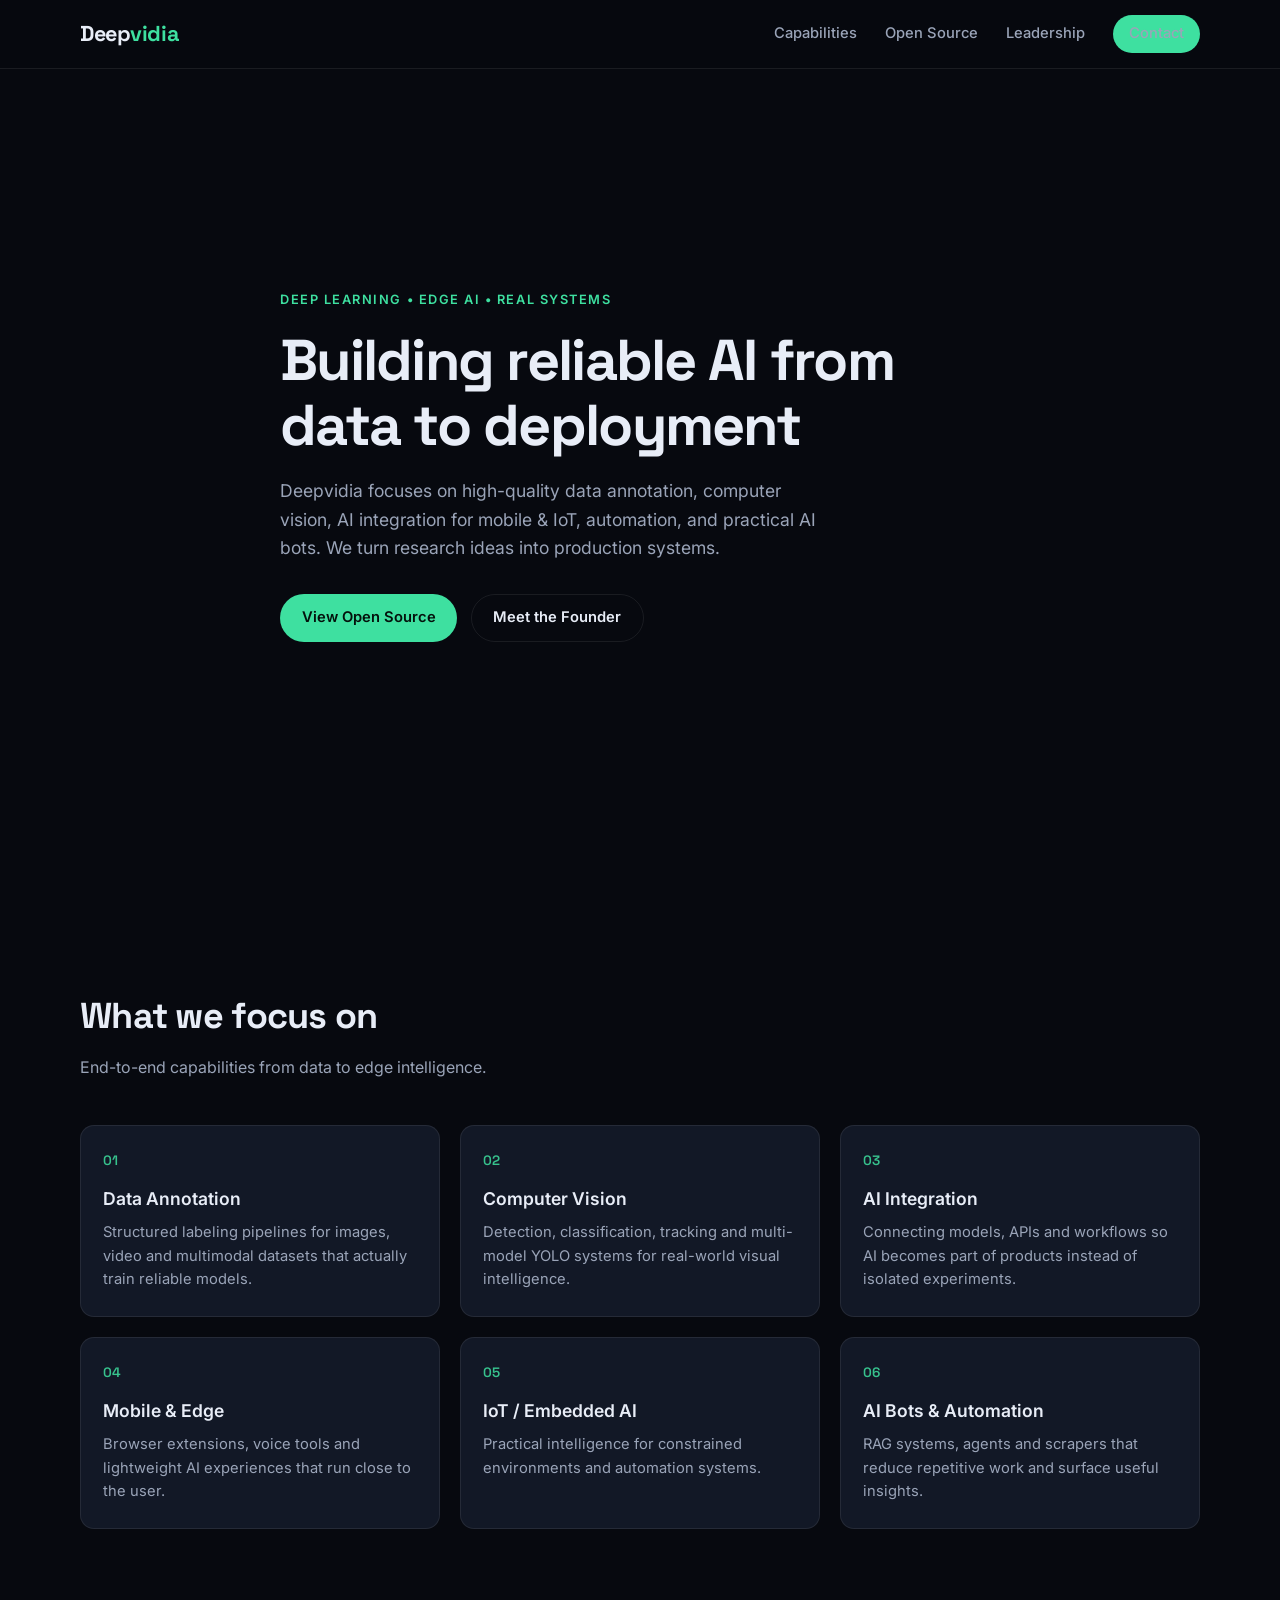
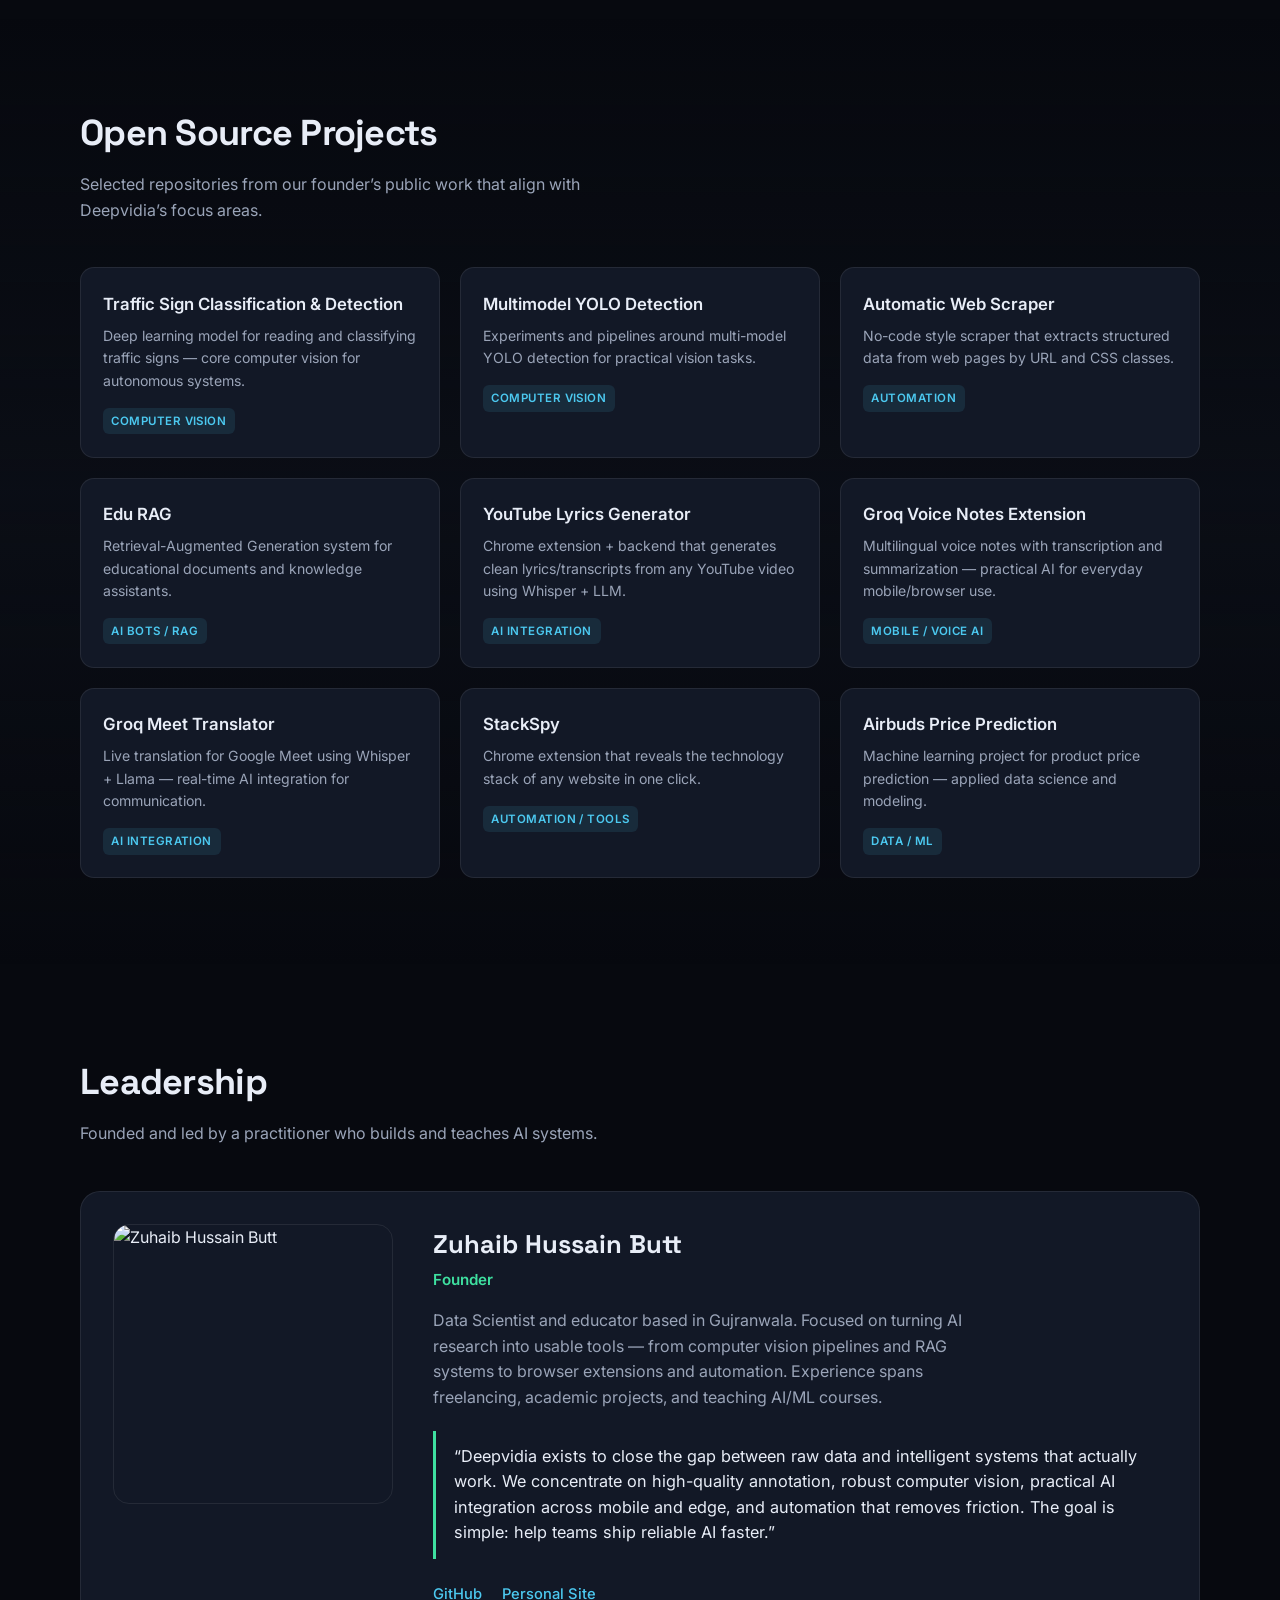
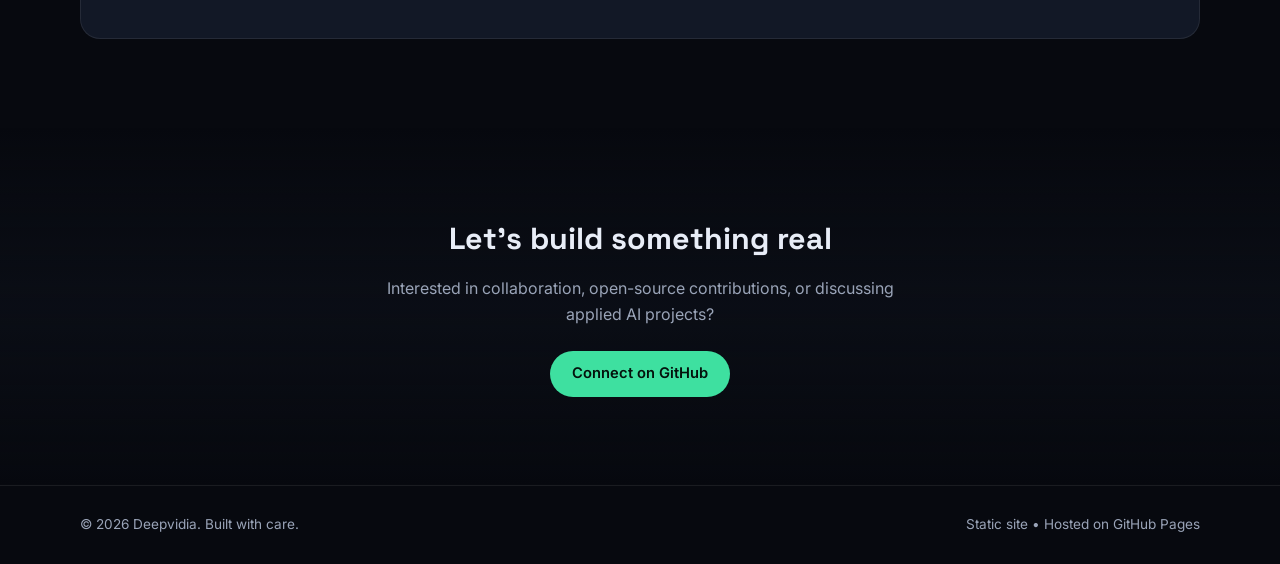
==== index.html @ a794c0dc "Add complete static company website for Deepvidia with 3D background, leadership page, and founder o" ====
<!DOCTYPE html>
<html lang="en">
<head>
  <meta charset="UTF-8" />
  <meta name="viewport" content="width=device-width, initial-scale=1.0" />
  <title>Deepvidia — Data Annotation • Computer Vision • AI Integration</title>
  <meta name="description" content="Deepvidia builds practical AI systems: data annotation pipelines, computer vision, edge/IoT AI, mobile apps, automation and AI bots." />
  <link rel="preconnect" href="https://fonts.googleapis.com" />
  <link rel="preconnect" href="https://fonts.gstatic.com" crossorigin />
  <link href="https://fonts.googleapis.com/css2?family=Inter:wght@400;500;600;700&family=Space+Grotesk:wght@500;600;700&display=swap" rel="stylesheet" />
  <link rel="stylesheet" href="css/styles.css" />
</head>
<body>
  <div id="canvas-container"></div>

  <header class="site-header">
    <div class="container header-inner">
      <a href="#home" class="logo">Deep<span>vidia</span></a>
      <nav class="nav">
        <a href="#capabilities">Capabilities</a>
        <a href="#projects">Open Source</a>
        <a href="#leadership">Leadership</a>
        <a href="#contact" class="btn btn-sm">Contact</a>
      </nav>
      <button class="menu-toggle" aria-label="Menu">
        <span></span><span></span><span></span>
      </button>
    </div>
  </header>

  <main>
    <!-- HERO -->
    <section id="home" class="hero">
      <div class="container hero-content">
        <p class="eyebrow">Deep Learning • Edge AI • Real Systems</p>
        <h1>Building reliable AI from data to deployment</h1>
        <p class="lead">
          Deepvidia focuses on high-quality data annotation, computer vision,
          AI integration for mobile & IoT, automation, and practical AI bots.
          We turn research ideas into production systems.
        </p>
        <div class="hero-actions">
          <a href="#projects" class="btn">View Open Source</a>
          <a href="#leadership" class="btn btn-outline">Meet the Founder</a>
        </div>
      </div>
    </section>

    <!-- CAPABILITIES -->
    <section id="capabilities" class="section">
      <div class="container">
        <div class="section-header">
          <h2>What we focus on</h2>
          <p>End-to-end capabilities from data to edge intelligence.</p>
        </div>
        <div class="grid cards">
          <article class="card">
            <div class="card-icon">01</div>
            <h3>Data Annotation</h3>
            <p>Structured labeling pipelines for images, video and multimodal datasets that actually train reliable models.</p>
          </article>
          <article class="card">
            <div class="card-icon">02</div>
            <h3>Computer Vision</h3>
            <p>Detection, classification, tracking and multi-model YOLO systems for real-world visual intelligence.</p>
          </article>
          <article class="card">
            <div class="card-icon">03</div>
            <h3>AI Integration</h3>
            <p>Connecting models, APIs and workflows so AI becomes part of products instead of isolated experiments.</p>
          </article>
          <article class="card">
            <div class="card-icon">04</div>
            <h3>Mobile & Edge</h3>
            <p>Browser extensions, voice tools and lightweight AI experiences that run close to the user.</p>
          </article>
          <article class="card">
            <div class="card-icon">05</div>
            <h3>IoT / Embedded AI</h3>
            <p>Practical intelligence for constrained environments and automation systems.</p>
          </article>
          <article class="card">
            <div class="card-icon">06</div>
            <h3>AI Bots & Automation</h3>
            <p>RAG systems, agents and scrapers that reduce repetitive work and surface useful insights.</p>
          </article>
        </div>
      </div>
    </section>

    <!-- OPEN SOURCE (only user's repos) -->
    <section id="projects" class="section section-alt">
      <div class="container">
        <div class="section-header">
          <h2>Open Source Projects</h2>
          <p>Selected repositories from our founder’s public work that align with Deepvidia’s focus areas.</p>
        </div>
        <div class="grid projects">
          <a class="project-card" href="https://github.com/zuhaibbutt786/Traffic-sign-classification-and-detection" target="_blank" rel="noopener">
            <h3>Traffic Sign Classification & Detection</h3>
            <p>Deep learning model for reading and classifying traffic signs — core computer vision for autonomous systems.</p>
            <span class="tag">Computer Vision</span>
          </a>
          <a class="project-card" href="https://github.com/zuhaibbutt786/multimodel_detection_of_yolo" target="_blank" rel="noopener">
            <h3>Multimodel YOLO Detection</h3>
            <p>Experiments and pipelines around multi-model YOLO detection for practical vision tasks.</p>
            <span class="tag">Computer Vision</span>
          </a>
          <a class="project-card" href="https://github.com/zuhaibbutt786/automatic-web-scraper" target="_blank" rel="noopener">
            <h3>Automatic Web Scraper</h3>
            <p>No-code style scraper that extracts structured data from web pages by URL and CSS classes.</p>
            <span class="tag">Automation</span>
          </a>
          <a class="project-card" href="https://github.com/zuhaibbutt786/Edu_RAG" target="_blank" rel="noopener">
            <h3>Edu RAG</h3>
            <p>Retrieval-Augmented Generation system for educational documents and knowledge assistants.</p>
            <span class="tag">AI Bots / RAG</span>
          </a>
          <a class="project-card" href="https://github.com/zuhaibbutt786/youtube-lyrics-generator" target="_blank" rel="noopener">
            <h3>YouTube Lyrics Generator</h3>
            <p>Chrome extension + backend that generates clean lyrics/transcripts from any YouTube video using Whisper + LLM.</p>
            <span class="tag">AI Integration</span>
          </a>
          <a class="project-card" href="https://github.com/zuhaibbutt786/groq-voice-notes-extension" target="_blank" rel="noopener">
            <h3>Groq Voice Notes Extension</h3>
            <p>Multilingual voice notes with transcription and summarization — practical AI for everyday mobile/browser use.</p>
            <span class="tag">Mobile / Voice AI</span>
          </a>
          <a class="project-card" href="https://github.com/zuhaibbutt786/groq-meet-translator" target="_blank" rel="noopener">
            <h3>Groq Meet Translator</h3>
            <p>Live translation for Google Meet using Whisper + Llama — real-time AI integration for communication.</p>
            <span class="tag">AI Integration</span>
          </a>
          <a class="project-card" href="https://github.com/zuhaibbutt786/StackSpy" target="_blank" rel="noopener">
            <h3>StackSpy</h3>
            <p>Chrome extension that reveals the technology stack of any website in one click.</p>
            <span class="tag">Automation / Tools</span>
          </a>
          <a class="project-card" href="https://github.com/zuhaibbutt786/airbuds_price_prediction_navttc_project" target="_blank" rel="noopener">
            <h3>Airbuds Price Prediction</h3>
            <p>Machine learning project for product price prediction — applied data science and modeling.</p>
            <span class="tag">Data / ML</span>
          </a>
        </div>
      </div>
    </section>

    <!-- LEADERSHIP -->
    <section id="leadership" class="section">
      <div class="container">
        <div class="section-header">
          <h2>Leadership</h2>
          <p>Founded and led by a practitioner who builds and teaches AI systems.</p>
        </div>
        <div class="leadership">
          <div class="leader-photo">
            <img src="https://avatars.githubusercontent.com/u/67970420?v=4" alt="Zuhaib Hussain Butt" width="280" height="280" />
          </div>
          <div class="leader-content">
            <h3>Zuhaib Hussain Butt</h3>
            <p class="role">Founder</p>
            <p class="bio">
              Data Scientist and educator based in Gujranwala. Focused on turning AI research into usable tools —
              from computer vision pipelines and RAG systems to browser extensions and automation. 
              Experience spans freelancing, academic projects, and teaching AI/ML courses.
            </p>
            <blockquote class="vision">
              “Deepvidia exists to close the gap between raw data and intelligent systems that actually work.
              We concentrate on high-quality annotation, robust computer vision, practical AI integration
              across mobile and edge, and automation that removes friction. The goal is simple:
              help teams ship reliable AI faster.”
            </blockquote>
            <div class="leader-links">
              <a href="https://github.com/zuhaibbutt786" target="_blank" rel="noopener">GitHub</a>
              <a href="https://zuhaibbutt.vercel.app/" target="_blank" rel="noopener">Personal Site</a>
            </div>
          </div>
        </div>
      </div>
    </section>

    <!-- CONTACT -->
    <section id="contact" class="section section-alt">
      <div class="container contact">
        <h2>Let’s build something real</h2>
        <p>Interested in collaboration, open-source contributions, or discussing applied AI projects?</p>
        <a class="btn" href="https://github.com/zuhaibbutt786" target="_blank" rel="noopener">Connect on GitHub</a>
      </div>
    </section>
  </main>

  <footer class="site-footer">
    <div class="container footer-inner">
      <p>© 2026 Deepvidia. Built with care.</p>
      <p class="footer-note">Static site • Hosted on GitHub Pages</p>
    </div>
  </footer>

  <script src="https://cdnjs.cloudflare.com/ajax/libs/three.js/r128/three.min.js"></script>
  <script src="js/main.js"></script>
</body>
</html>
---- css/styles.css ----
:root {
  --bg: #07090f;
  --bg-elevated: #0d111a;
  --bg-card: #121826;
  --border: rgba(255, 255, 255, 0.08);
  --text: #e8edf7;
  --text-muted: #9aa4b8;
  --accent: #3ee0a0;
  --accent-2: #4cc9f0;
  --radius: 14px;
  --font: "Inter", system-ui, sans-serif;
  --display: "Space Grotesk", system-ui, sans-serif;
}

*,
*::before,
*::after {
  box-sizing: border-box;
  margin: 0;
  padding: 0;
}

html {
  scroll-behavior: smooth;
}

body {
  font-family: var(--font);
  background: var(--bg);
  color: var(--text);
  line-height: 1.6;
  overflow-x: hidden;
  min-height: 100vh;
}

#canvas-container {
  position: fixed;
  inset: 0;
  z-index: 0;
  pointer-events: none;
  opacity: 0.55;
}

.container {
  width: min(1120px, 92vw);
  margin-inline: auto;
  position: relative;
  z-index: 1;
}

/* Header */
.site-header {
  position: fixed;
  top: 0;
  left: 0;
  right: 0;
  z-index: 100;
  backdrop-filter: blur(16px);
  background: rgba(7, 9, 15, 0.75);
  border-bottom: 1px solid var(--border);
}

.header-inner {
  display: flex;
  align-items: center;
  justify-content: space-between;
  height: 68px;
}

.logo {
  font-family: var(--display);
  font-weight: 700;
  font-size: 1.35rem;
  color: var(--text);
  text-decoration: none;
  letter-spacing: -0.02em;
}

.logo span {
  color: var(--accent);
}

.nav {
  display: flex;
  align-items: center;
  gap: 1.75rem;
}

.nav a {
  color: var(--text-muted);
  text-decoration: none;
  font-size: 0.92rem;
  font-weight: 500;
  transition: color 0.2s;
}

.nav a:hover {
  color: var(--text);
}

.menu-toggle {
  display: none;
  background: none;
  border: none;
  cursor: pointer;
  width: 28px;
  height: 20px;
  flex-direction: column;
  justify-content: space-between;
}

.menu-toggle span {
  display: block;
  height: 2px;
  background: var(--text);
  border-radius: 2px;
}

/* Buttons */
.btn {
  display: inline-flex;
  align-items: center;
  justify-content: center;
  padding: 0.7rem 1.35rem;
  background: var(--accent);
  color: #04120c;
  font-weight: 600;
  font-size: 0.92rem;
  border-radius: 999px;
  text-decoration: none;
  border: none;
  transition: transform 0.2s, box-shadow 0.2s, background 0.2s;
}

.btn:hover {
  transform: translateY(-1px);
  box-shadow: 0 8px 24px rgba(62, 224, 160, 0.25);
}

.btn-outline {
  background: transparent;
  color: var(--text);
  border: 1px solid var(--border);
}

.btn-outline:hover {
  border-color: var(--accent);
  color: var(--accent);
  box-shadow: none;
}

.btn-sm {
  padding: 0.45rem 1rem;
  font-size: 0.85rem;
}

/* Hero */
.hero {
  min-height: 100vh;
  display: flex;
  align-items: center;
  padding: 7rem 0 5rem;
  position: relative;
}

.hero-content {
  max-width: 720px;
}

.eyebrow {
  font-size: 0.8rem;
  font-weight: 600;
  letter-spacing: 0.12em;
  text-transform: uppercase;
  color: var(--accent);
  margin-bottom: 1.1rem;
}

.hero h1 {
  font-family: var(--display);
  font-size: clamp(2.4rem, 5.5vw, 3.6rem);
  font-weight: 700;
  line-height: 1.12;
  letter-spacing: -0.03em;
  margin-bottom: 1.25rem;
}

.lead {
  font-size: 1.1rem;
  color: var(--text-muted);
  max-width: 540px;
  margin-bottom: 2rem;
}

.hero-actions {
  display: flex;
  flex-wrap: wrap;
  gap: 0.85rem;
}

/* Sections */
.section {
  padding: 5.5rem 0;
  position: relative;
}

.section-alt {
  background: linear-gradient(180deg, transparent, rgba(13, 17, 26, 0.6), transparent);
}

.section-header {
  margin-bottom: 2.75rem;
  max-width: 560px;
}

.section-header h2 {
  font-family: var(--display);
  font-size: clamp(1.75rem, 3.5vw, 2.25rem);
  font-weight: 700;
  letter-spacing: -0.02em;
  margin-bottom: 0.6rem;
}

.section-header p {
  color: var(--text-muted);
}

/* Cards grid */
.grid {
  display: grid;
  gap: 1.25rem;
}

.cards {
  grid-template-columns: repeat(auto-fit, minmax(280px, 1fr));
}

.card {
  background: var(--bg-card);
  border: 1px solid var(--border);
  border-radius: var(--radius);
  padding: 1.5rem 1.4rem;
  transition: border-color 0.25s, transform 0.25s;
}

.card:hover {
  border-color: rgba(62, 224, 160, 0.35);
  transform: translateY(-3px);
}

.card-icon {
  font-family: var(--display);
  font-size: 0.85rem;
  font-weight: 600;
  color: var(--accent);
  margin-bottom: 0.85rem;
  opacity: 0.85;
}

.card h3 {
  font-size: 1.1rem;
  font-weight: 600;
  margin-bottom: 0.5rem;
}

.card p {
  font-size: 0.92rem;
  color: var(--text-muted);
}

/* Projects */
.projects {
  grid-template-columns: repeat(auto-fit, minmax(300px, 1fr));
}

.project-card {
  display: block;
  background: var(--bg-card);
  border: 1px solid var(--border);
  border-radius: var(--radius);
  padding: 1.4rem 1.35rem;
  text-decoration: none;
  color: inherit;
  transition: border-color 0.25s, transform 0.25s, background 0.25s;
}

.project-card:hover {
  border-color: rgba(76, 201, 240, 0.4);
  transform: translateY(-3px);
  background: #151c2c;
}

.project-card h3 {
  font-size: 1.05rem;
  font-weight: 600;
  margin-bottom: 0.45rem;
}

.project-card p {
  font-size: 0.88rem;
  color: var(--text-muted);
  margin-bottom: 0.9rem;
}

.tag {
  display: inline-block;
  font-size: 0.72rem;
  font-weight: 600;
  letter-spacing: 0.04em;
  text-transform: uppercase;
  color: var(--accent-2);
  background: rgba(76, 201, 240, 0.1);
  padding: 0.25rem 0.55rem;
  border-radius: 6px;
}

/* Leadership */
.leadership {
  display: grid;
  grid-template-columns: 280px 1fr;
  gap: 2.5rem;
  align-items: start;
  background: var(--bg-card);
  border: 1px solid var(--border);
  border-radius: 20px;
  padding: 2rem;
}

.leader-photo img {
  width: 100%;
  height: auto;
  border-radius: 16px;
  display: block;
  object-fit: cover;
  border: 1px solid var(--border);
}

.leader-content h3 {
  font-family: var(--display);
  font-size: 1.6rem;
  font-weight: 700;
  margin-bottom: 0.2rem;
}

.role {
  color: var(--accent);
  font-weight: 600;
  font-size: 0.95rem;
  margin-bottom: 1rem;
}

.bio {
  color: var(--text-muted);
  margin-bottom: 1.25rem;
  max-width: 540px;
}

.vision {
  border-left: 3px solid var(--accent);
  padding: 0.85rem 0 0.85rem 1.15rem;
  margin: 0 0 1.5rem;
  color: var(--text);
  font-size: 1.02rem;
  line-height: 1.55;
  font-style: normal;
}

.leader-links {
  display: flex;
  gap: 1.25rem;
}

.leader-links a {
  color: var(--accent-2);
  text-decoration: none;
  font-weight: 500;
  font-size: 0.92rem;
}

.leader-links a:hover {
  text-decoration: underline;
}

/* Contact */
.contact {
  text-align: center;
  max-width: 560px;
  margin-inline: auto;
}

.contact h2 {
  font-family: var(--display);
  font-size: 1.9rem;
  margin-bottom: 0.75rem;
}

.contact p {
  color: var(--text-muted);
  margin-bottom: 1.5rem;
}

/* Footer */
.site-footer {
  border-top: 1px solid var(--border);
  padding: 1.75rem 0;
  position: relative;
  z-index: 1;
}

.footer-inner {
  display: flex;
  justify-content: space-between;
  align-items: center;
  flex-wrap: wrap;
  gap: 0.5rem;
  font-size: 0.85rem;
  color: var(--text-muted);
}

/* Responsive */
@media (max-width: 820px) {
  .nav {
    display: none;
  }

  .menu-toggle {
    display: flex;
  }

  .leadership {
    grid-template-columns: 1fr;
    justify-items: center;
    text-align: center;
  }

  .leader-photo {
    max-width: 220px;
  }

  .vision {
    text-align: left;
  }

  .leader-links {
    justify-content: center;
  }

  .bio {
    margin-inline: auto;
  }
}

@media (max-width: 520px) {
  .hero {
    padding-top: 6rem;
  }

  .hero-actions {
    flex-direction: column;
  }

  .btn {
    width: 100%;
  }
}
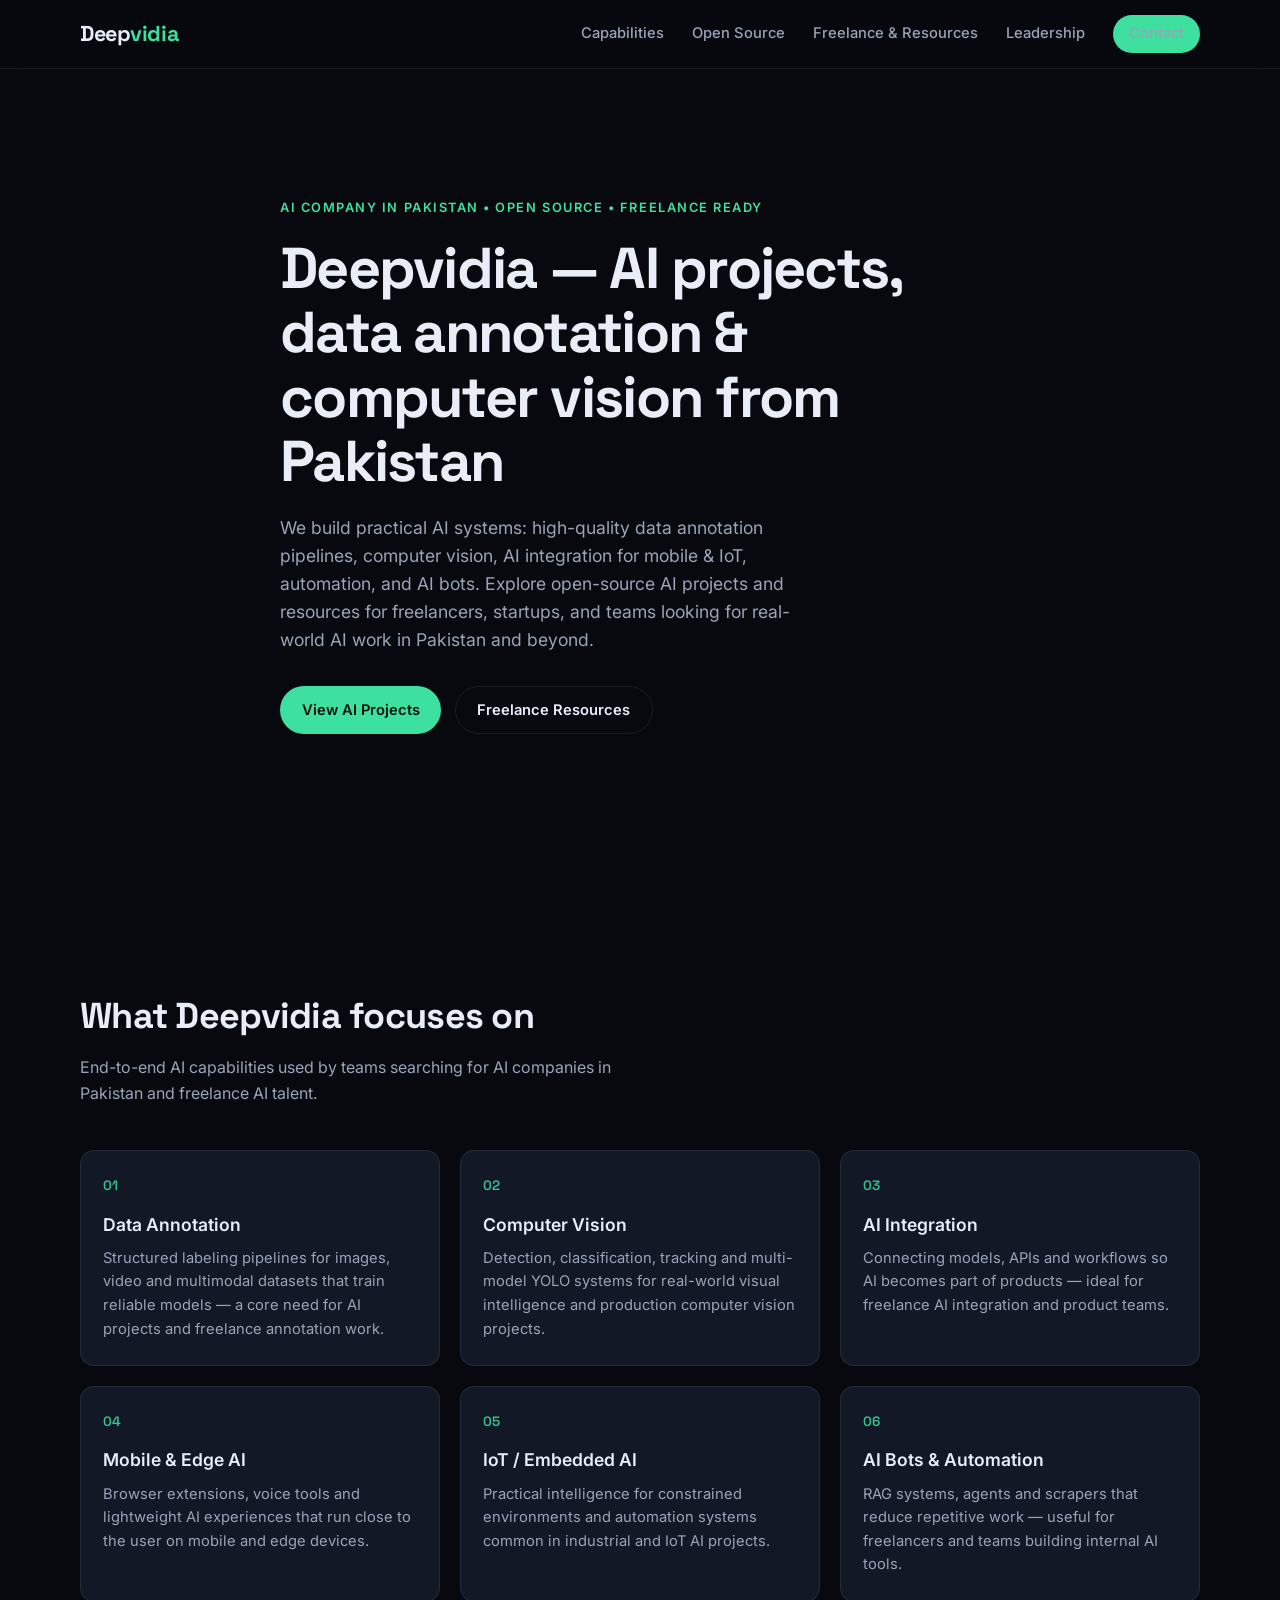
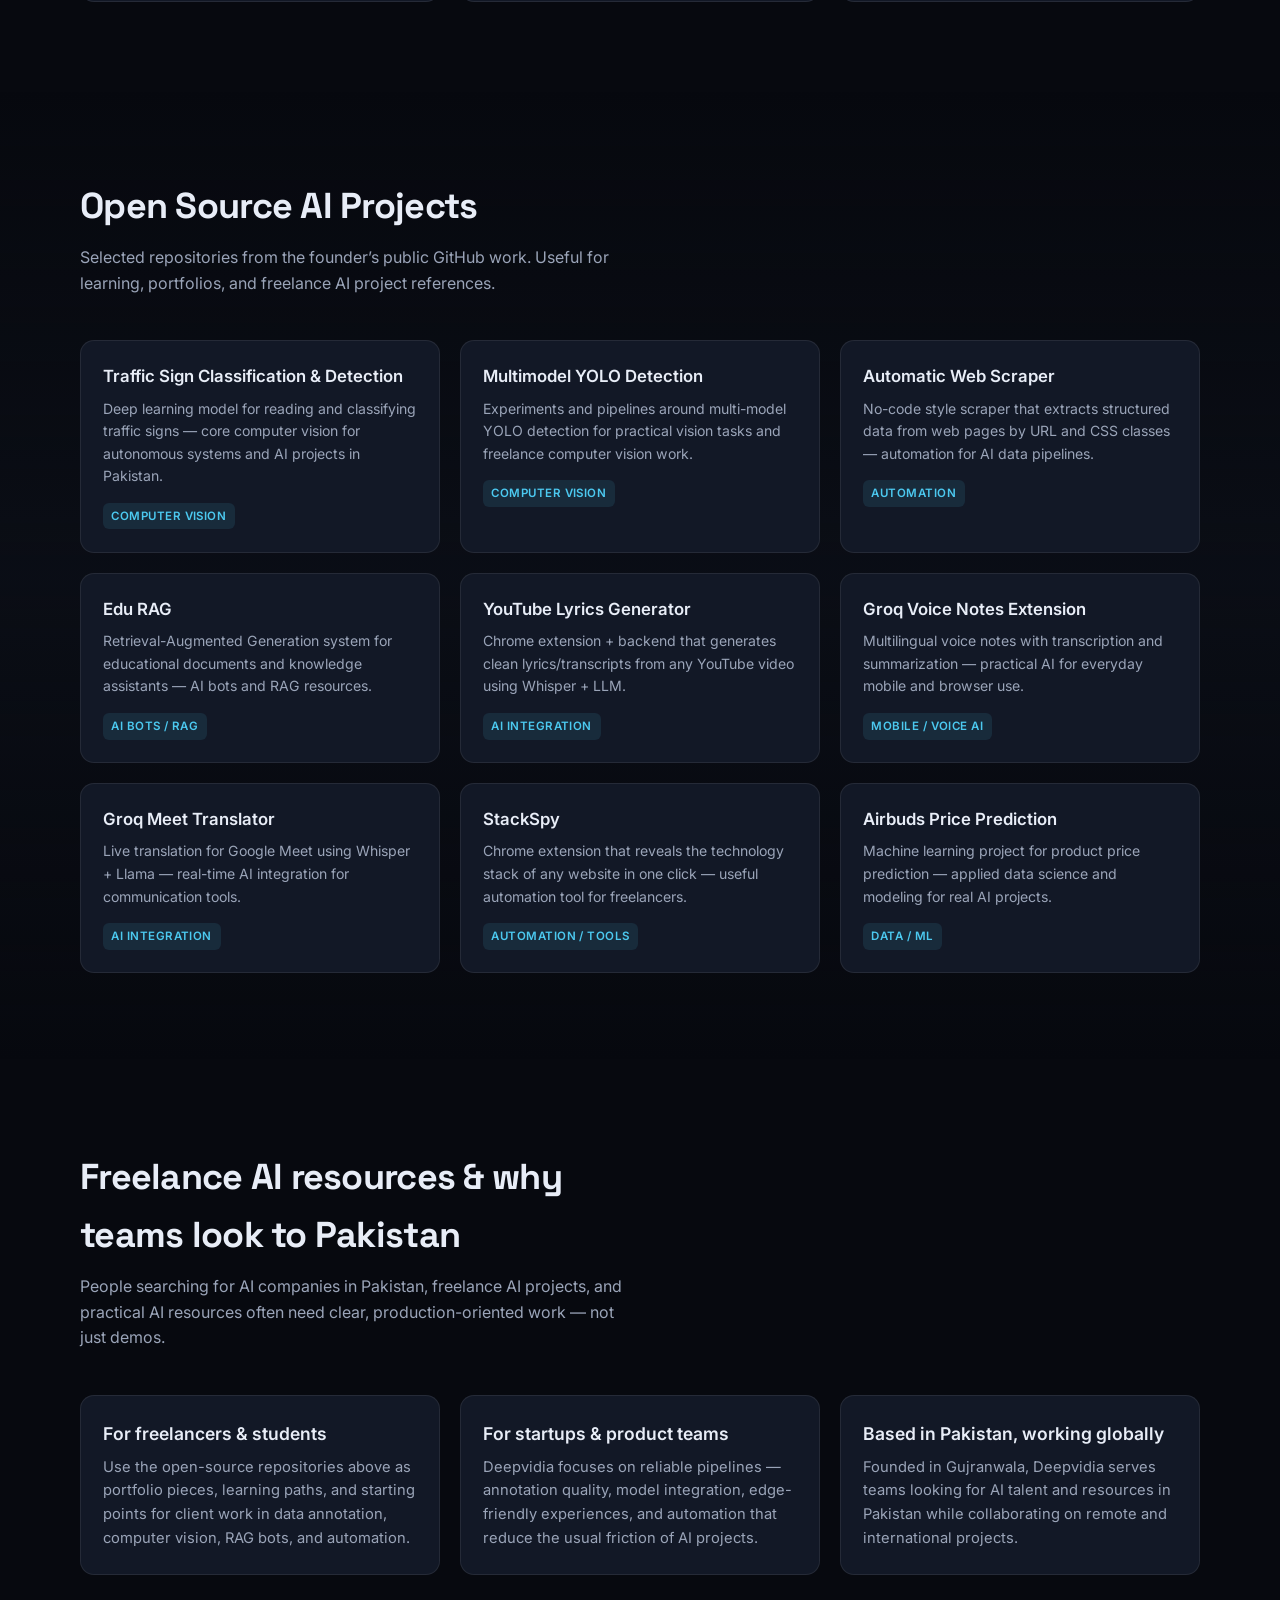
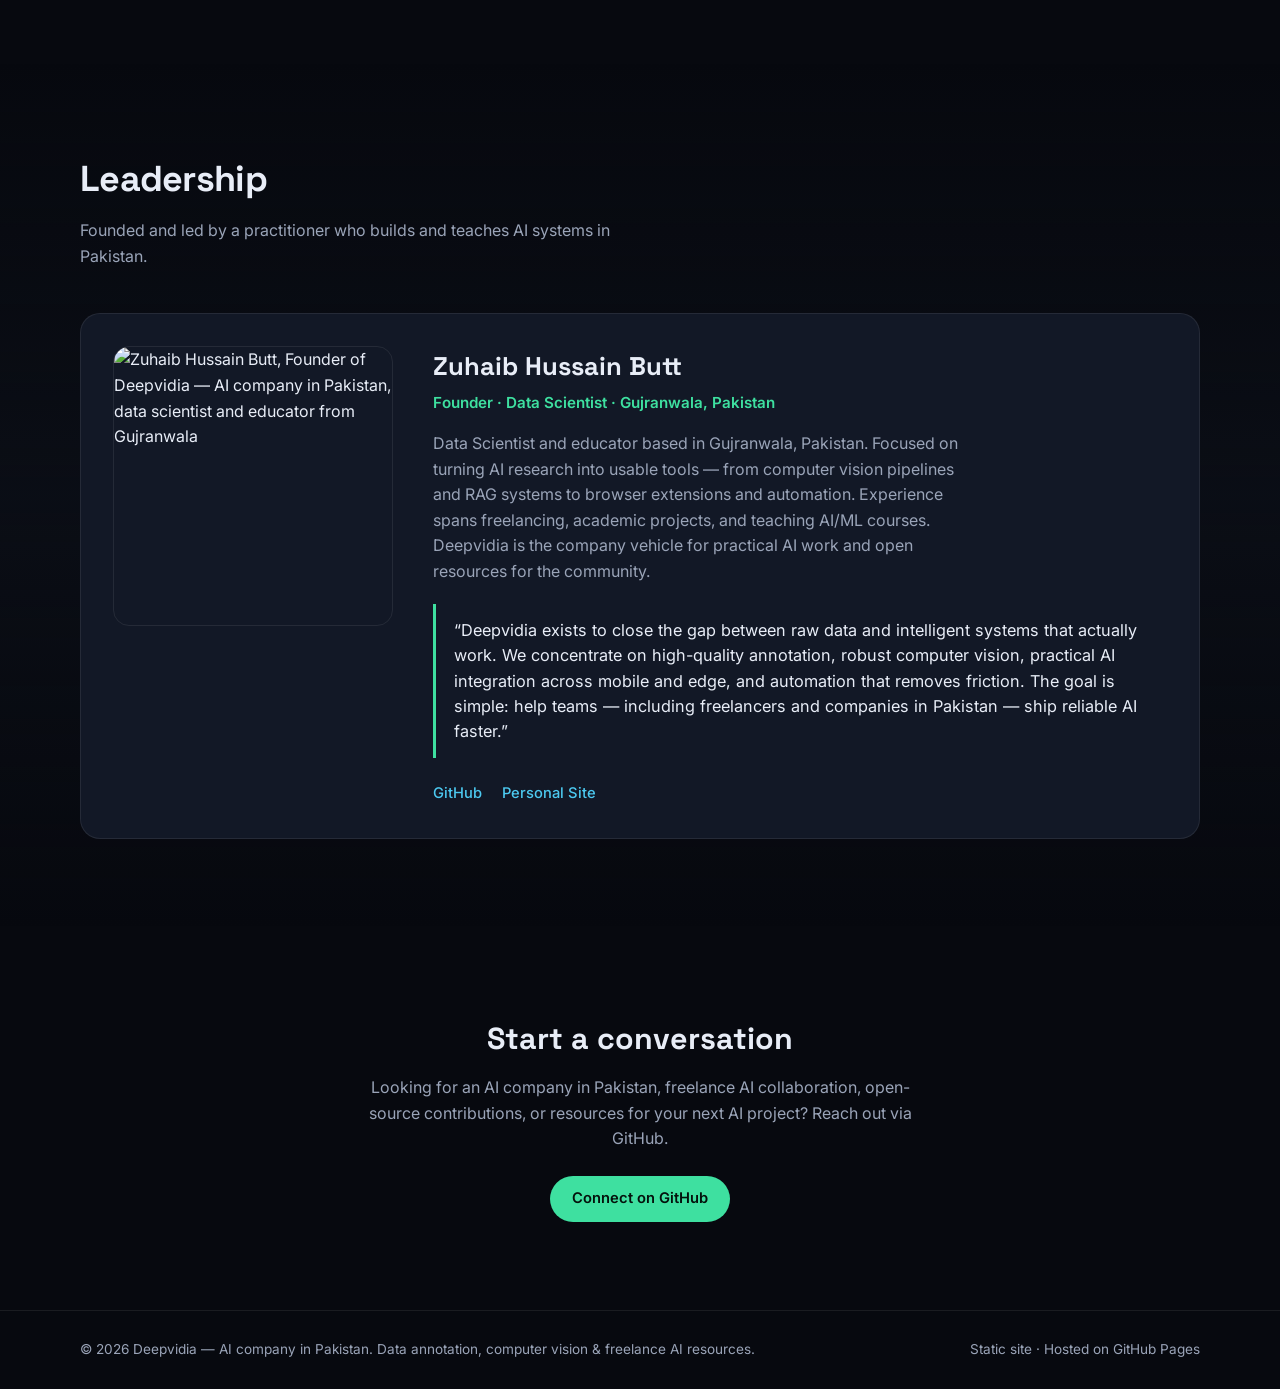
==== commit ef96dd85: "SEO optimization: meta tags, Open Graph, JSON-LD, robots.txt, sitemap, and content targeting AI comp" ====
--- a/index.html
+++ b/index.html
@@ -3,26 +3,136 @@
 <head>
   <meta charset="UTF-8" />
   <meta name="viewport" content="width=device-width, initial-scale=1.0" />
-  <title>Deepvidia — Data Annotation • Computer Vision • AI Integration</title>
-  <meta name="description" content="Deepvidia builds practical AI systems: data annotation pipelines, computer vision, edge/IoT AI, mobile apps, automation and AI bots." />
+
+  <!-- Primary SEO -->
+  <title>Deepvidia | AI Company in Pakistan — Data Annotation, Computer Vision & Freelance AI Projects</title>
+  <meta name="description" content="Deepvidia is an AI company based in Pakistan specializing in data annotation, computer vision, AI integration, mobile & edge AI, IoT, automation and AI bots. Discover open-source AI projects, freelance resources, and practical AI systems built by Zuhaib Hussain Butt." />
+  <meta name="keywords" content="AI company Pakistan, AI companies in Pakistan, freelance AI projects, AI projects Pakistan, data annotation Pakistan, computer vision Pakistan, AI integration, edge AI, IoT AI, AI bots, open source AI projects, freelance AI resources, Gujranwala AI, Deepvidia" />
+  <meta name="author" content="Zuhaib Hussain Butt, Deepvidia" />
+  <meta name="robots" content="index, follow, max-image-preview:large, max-snippet:-1, max-video-preview:-1" />
+  <link rel="canonical" href="https://zuhaibbutt786.github.io/deepvidia/" />
+
+  <!-- Geo / Local -->
+  <meta name="geo.region" content="PK" />
+  <meta name="geo.placename" content="Gujranwala, Pakistan" />
+
+  <!-- Open Graph -->
+  <meta property="og:type" content="website" />
+  <meta property="og:url" content="https://zuhaibbutt786.github.io/deepvidia/" />
+  <meta property="og:title" content="Deepvidia | AI Company in Pakistan — Data Annotation, Computer Vision & Freelance AI Projects" />
+  <meta property="og:description" content="Practical AI systems from Pakistan: data annotation, computer vision, AI integration, mobile/edge, IoT, automation and AI bots. Open-source projects and freelance-ready resources." />
+  <meta property="og:image" content="https://avatars.githubusercontent.com/u/67970420?v=4" />
+  <meta property="og:image:alt" content="Zuhaib Hussain Butt — Founder of Deepvidia, AI company in Pakistan" />
+  <meta property="og:locale" content="en_US" />
+  <meta property="og:site_name" content="Deepvidia" />
+
+  <!-- Twitter Card -->
+  <meta name="twitter:card" content="summary_large_image" />
+  <meta name="twitter:title" content="Deepvidia | AI Company in Pakistan — Computer Vision, Data Annotation & AI Projects" />
+  <meta name="twitter:description" content="AI company in Pakistan focused on data annotation, computer vision, edge AI, automation and open-source freelance AI resources." />
+  <meta name="twitter:image" content="https://avatars.githubusercontent.com/u/67970420?v=4" />
+
+  <!-- Theme & Icons -->
+  <meta name="theme-color" content="#07090f" />
+  <link rel="icon" href="https://avatars.githubusercontent.com/u/67970420?v=4" type="image/png" />
+
   <link rel="preconnect" href="https://fonts.googleapis.com" />
   <link rel="preconnect" href="https://fonts.gstatic.com" crossorigin />
   <link href="https://fonts.googleapis.com/css2?family=Inter:wght@400;500;600;700&family=Space+Grotesk:wght@500;600;700&display=swap" rel="stylesheet" />
   <link rel="stylesheet" href="css/styles.css" />
+
+  <!-- JSON-LD Structured Data -->
+  <script type="application/ld+json">
+  {
+    "@context": "https://schema.org",
+    "@graph": [
+      {
+        "@type": "Organization",
+        "@id": "https://zuhaibbutt786.github.io/deepvidia/#organization",
+        "name": "Deepvidia",
+        "url": "https://zuhaibbutt786.github.io/deepvidia/",
+        "logo": "https://avatars.githubusercontent.com/u/67970420?v=4",
+        "description": "AI company in Pakistan specializing in data annotation, computer vision, AI integration, mobile and edge AI, IoT, automation and AI bots. Provides open-source AI projects and freelance resources.",
+        "address": {
+          "@type": "PostalAddress",
+          "addressLocality": "Gujranwala",
+          "addressCountry": "PK"
+        },
+        "founder": {
+          "@type": "Person",
+          "@id": "https://zuhaibbutt786.github.io/deepvidia/#founder",
+          "name": "Zuhaib Hussain Butt",
+          "url": "https://github.com/zuhaibbutt786",
+          "jobTitle": "Founder & Data Scientist",
+          "sameAs": [
+            "https://github.com/zuhaibbutt786",
+            "https://zuhaibbutt.vercel.app/"
+          ]
+        },
+        "sameAs": [
+          "https://github.com/zuhaibbutt786/deepvidia"
+        ],
+        "areaServed": "Pakistan",
+        "knowsAbout": [
+          "Data Annotation",
+          "Computer Vision",
+          "Artificial Intelligence",
+          "Machine Learning",
+          "Edge AI",
+          "IoT",
+          "AI Bots",
+          "Automation",
+          "Freelance AI Projects"
+        ]
+      },
+      {
+        "@type": "WebSite",
+        "@id": "https://zuhaibbutt786.github.io/deepvidia/#website",
+        "url": "https://zuhaibbutt786.github.io/deepvidia/",
+        "name": "Deepvidia",
+        "description": "Official website of Deepvidia — AI company in Pakistan for data annotation, computer vision and freelance AI project resources.",
+        "publisher": {
+          "@id": "https://zuhaibbutt786.github.io/deepvidia/#organization"
+        },
+        "inLanguage": "en"
+      },
+      {
+        "@type": "Person",
+        "@id": "https://zuhaibbutt786.github.io/deepvidia/#founder",
+        "name": "Zuhaib Hussain Butt",
+        "jobTitle": "Founder",
+        "worksFor": {
+          "@id": "https://zuhaibbutt786.github.io/deepvidia/#organization"
+        },
+        "address": {
+          "@type": "PostalAddress",
+          "addressLocality": "Gujranwala",
+          "addressCountry": "Pakistan"
+        },
+        "url": "https://github.com/zuhaibbutt786",
+        "sameAs": [
+          "https://github.com/zuhaibbutt786",
+          "https://zuhaibbutt.vercel.app/"
+        ]
+      }
+    ]
+  }
+  </script>
 </head>
 <body>
-  <div id="canvas-container"></div>
+  <div id="canvas-container" aria-hidden="true"></div>
 
   <header class="site-header">
     <div class="container header-inner">
-      <a href="#home" class="logo">Deep<span>vidia</span></a>
-      <nav class="nav">
+      <a href="#home" class="logo" aria-label="Deepvidia home">Deep<span>vidia</span></a>
+      <nav class="nav" aria-label="Main navigation">
         <a href="#capabilities">Capabilities</a>
         <a href="#projects">Open Source</a>
+        <a href="#resources">Freelance & Resources</a>
         <a href="#leadership">Leadership</a>
         <a href="#contact" class="btn btn-sm">Contact</a>
       </nav>
-      <button class="menu-toggle" aria-label="Menu">
+      <button class="menu-toggle" aria-label="Open menu" type="button">
         <span></span><span></span><span></span>
       </button>
     </div>
@@ -32,16 +142,16 @@
     <!-- HERO -->
     <section id="home" class="hero">
       <div class="container hero-content">
-        <p class="eyebrow">Deep Learning • Edge AI • Real Systems</p>
-        <h1>Building reliable AI from data to deployment</h1>
+        <p class="eyebrow">AI Company in Pakistan • Open Source • Freelance Ready</p>
+        <h1>Deepvidia — AI projects, data annotation & computer vision from Pakistan</h1>
         <p class="lead">
-          Deepvidia focuses on high-quality data annotation, computer vision,
-          AI integration for mobile & IoT, automation, and practical AI bots.
-          We turn research ideas into production systems.
+          We build practical AI systems: high-quality data annotation pipelines, computer vision,
+          AI integration for mobile & IoT, automation, and AI bots. Explore open-source AI projects
+          and resources for freelancers, startups, and teams looking for real-world AI work in Pakistan and beyond.
         </p>
         <div class="hero-actions">
-          <a href="#projects" class="btn">View Open Source</a>
-          <a href="#leadership" class="btn btn-outline">Meet the Founder</a>
+          <a href="#projects" class="btn">View AI Projects</a>
+          <a href="#resources" class="btn btn-outline">Freelance Resources</a>
         </div>
       </div>
     </section>
@@ -50,70 +160,70 @@
     <section id="capabilities" class="section">
       <div class="container">
         <div class="section-header">
-          <h2>What we focus on</h2>
-          <p>End-to-end capabilities from data to edge intelligence.</p>
+          <h2>What Deepvidia focuses on</h2>
+          <p>End-to-end AI capabilities used by teams searching for AI companies in Pakistan and freelance AI talent.</p>
         </div>
         <div class="grid cards">
           <article class="card">
             <div class="card-icon">01</div>
             <h3>Data Annotation</h3>
-            <p>Structured labeling pipelines for images, video and multimodal datasets that actually train reliable models.</p>
+            <p>Structured labeling pipelines for images, video and multimodal datasets that train reliable models — a core need for AI projects and freelance annotation work.</p>
           </article>
           <article class="card">
             <div class="card-icon">02</div>
             <h3>Computer Vision</h3>
-            <p>Detection, classification, tracking and multi-model YOLO systems for real-world visual intelligence.</p>
+            <p>Detection, classification, tracking and multi-model YOLO systems for real-world visual intelligence and production computer vision projects.</p>
           </article>
           <article class="card">
             <div class="card-icon">03</div>
             <h3>AI Integration</h3>
-            <p>Connecting models, APIs and workflows so AI becomes part of products instead of isolated experiments.</p>
+            <p>Connecting models, APIs and workflows so AI becomes part of products — ideal for freelance AI integration and product teams.</p>
           </article>
           <article class="card">
             <div class="card-icon">04</div>
-            <h3>Mobile & Edge</h3>
-            <p>Browser extensions, voice tools and lightweight AI experiences that run close to the user.</p>
+            <h3>Mobile & Edge AI</h3>
+            <p>Browser extensions, voice tools and lightweight AI experiences that run close to the user on mobile and edge devices.</p>
           </article>
           <article class="card">
             <div class="card-icon">05</div>
             <h3>IoT / Embedded AI</h3>
-            <p>Practical intelligence for constrained environments and automation systems.</p>
+            <p>Practical intelligence for constrained environments and automation systems common in industrial and IoT AI projects.</p>
           </article>
           <article class="card">
             <div class="card-icon">06</div>
             <h3>AI Bots & Automation</h3>
-            <p>RAG systems, agents and scrapers that reduce repetitive work and surface useful insights.</p>
-          </article>
-        </div>
-      </div>
-    </section>
-
-    <!-- OPEN SOURCE (only user's repos) -->
+            <p>RAG systems, agents and scrapers that reduce repetitive work — useful for freelancers and teams building internal AI tools.</p>
+          </article>
+        </div>
+      </div>
+    </section>
+
+    <!-- OPEN SOURCE PROJECTS -->
     <section id="projects" class="section section-alt">
       <div class="container">
         <div class="section-header">
-          <h2>Open Source Projects</h2>
-          <p>Selected repositories from our founder’s public work that align with Deepvidia’s focus areas.</p>
+          <h2>Open Source AI Projects</h2>
+          <p>Selected repositories from the founder’s public GitHub work. Useful for learning, portfolios, and freelance AI project references.</p>
         </div>
         <div class="grid projects">
           <a class="project-card" href="https://github.com/zuhaibbutt786/Traffic-sign-classification-and-detection" target="_blank" rel="noopener">
             <h3>Traffic Sign Classification & Detection</h3>
-            <p>Deep learning model for reading and classifying traffic signs — core computer vision for autonomous systems.</p>
+            <p>Deep learning model for reading and classifying traffic signs — core computer vision for autonomous systems and AI projects in Pakistan.</p>
             <span class="tag">Computer Vision</span>
           </a>
           <a class="project-card" href="https://github.com/zuhaibbutt786/multimodel_detection_of_yolo" target="_blank" rel="noopener">
             <h3>Multimodel YOLO Detection</h3>
-            <p>Experiments and pipelines around multi-model YOLO detection for practical vision tasks.</p>
+            <p>Experiments and pipelines around multi-model YOLO detection for practical vision tasks and freelance computer vision work.</p>
             <span class="tag">Computer Vision</span>
           </a>
           <a class="project-card" href="https://github.com/zuhaibbutt786/automatic-web-scraper" target="_blank" rel="noopener">
             <h3>Automatic Web Scraper</h3>
-            <p>No-code style scraper that extracts structured data from web pages by URL and CSS classes.</p>
+            <p>No-code style scraper that extracts structured data from web pages by URL and CSS classes — automation for AI data pipelines.</p>
             <span class="tag">Automation</span>
           </a>
           <a class="project-card" href="https://github.com/zuhaibbutt786/Edu_RAG" target="_blank" rel="noopener">
             <h3>Edu RAG</h3>
-            <p>Retrieval-Augmented Generation system for educational documents and knowledge assistants.</p>
+            <p>Retrieval-Augmented Generation system for educational documents and knowledge assistants — AI bots and RAG resources.</p>
             <span class="tag">AI Bots / RAG</span>
           </a>
           <a class="project-card" href="https://github.com/zuhaibbutt786/youtube-lyrics-generator" target="_blank" rel="noopener">
@@ -123,52 +233,77 @@
           </a>
           <a class="project-card" href="https://github.com/zuhaibbutt786/groq-voice-notes-extension" target="_blank" rel="noopener">
             <h3>Groq Voice Notes Extension</h3>
-            <p>Multilingual voice notes with transcription and summarization — practical AI for everyday mobile/browser use.</p>
+            <p>Multilingual voice notes with transcription and summarization — practical AI for everyday mobile and browser use.</p>
             <span class="tag">Mobile / Voice AI</span>
           </a>
           <a class="project-card" href="https://github.com/zuhaibbutt786/groq-meet-translator" target="_blank" rel="noopener">
             <h3>Groq Meet Translator</h3>
-            <p>Live translation for Google Meet using Whisper + Llama — real-time AI integration for communication.</p>
+            <p>Live translation for Google Meet using Whisper + Llama — real-time AI integration for communication tools.</p>
             <span class="tag">AI Integration</span>
           </a>
           <a class="project-card" href="https://github.com/zuhaibbutt786/StackSpy" target="_blank" rel="noopener">
             <h3>StackSpy</h3>
-            <p>Chrome extension that reveals the technology stack of any website in one click.</p>
+            <p>Chrome extension that reveals the technology stack of any website in one click — useful automation tool for freelancers.</p>
             <span class="tag">Automation / Tools</span>
           </a>
           <a class="project-card" href="https://github.com/zuhaibbutt786/airbuds_price_prediction_navttc_project" target="_blank" rel="noopener">
             <h3>Airbuds Price Prediction</h3>
-            <p>Machine learning project for product price prediction — applied data science and modeling.</p>
+            <p>Machine learning project for product price prediction — applied data science and modeling for real AI projects.</p>
             <span class="tag">Data / ML</span>
           </a>
         </div>
       </div>
     </section>
 
+    <!-- FREELANCE & RESOURCES (SEO targeted section) -->
+    <section id="resources" class="section">
+      <div class="container">
+        <div class="section-header">
+          <h2>Freelance AI resources & why teams look to Pakistan</h2>
+          <p>People searching for AI companies in Pakistan, freelance AI projects, and practical AI resources often need clear, production-oriented work — not just demos.</p>
+        </div>
+        <div class="grid cards">
+          <article class="card">
+            <h3>For freelancers & students</h3>
+            <p>Use the open-source repositories above as portfolio pieces, learning paths, and starting points for client work in data annotation, computer vision, RAG bots, and automation.</p>
+          </article>
+          <article class="card">
+            <h3>For startups & product teams</h3>
+            <p>Deepvidia focuses on reliable pipelines — annotation quality, model integration, edge-friendly experiences, and automation that reduce the usual friction of AI projects.</p>
+          </article>
+          <article class="card">
+            <h3>Based in Pakistan, working globally</h3>
+            <p>Founded in Gujranwala, Deepvidia serves teams looking for AI talent and resources in Pakistan while collaborating on remote and international projects.</p>
+          </article>
+        </div>
+      </div>
+    </section>
+
     <!-- LEADERSHIP -->
-    <section id="leadership" class="section">
+    <section id="leadership" class="section section-alt">
       <div class="container">
         <div class="section-header">
           <h2>Leadership</h2>
-          <p>Founded and led by a practitioner who builds and teaches AI systems.</p>
+          <p>Founded and led by a practitioner who builds and teaches AI systems in Pakistan.</p>
         </div>
         <div class="leadership">
           <div class="leader-photo">
-            <img src="https://avatars.githubusercontent.com/u/67970420?v=4" alt="Zuhaib Hussain Butt" width="280" height="280" />
+            <img src="https://avatars.githubusercontent.com/u/67970420?v=4" alt="Zuhaib Hussain Butt, Founder of Deepvidia — AI company in Pakistan, data scientist and educator from Gujranwala" width="280" height="280" loading="lazy" />
           </div>
           <div class="leader-content">
             <h3>Zuhaib Hussain Butt</h3>
-            <p class="role">Founder</p>
+            <p class="role">Founder · Data Scientist · Gujranwala, Pakistan</p>
             <p class="bio">
-              Data Scientist and educator based in Gujranwala. Focused on turning AI research into usable tools —
-              from computer vision pipelines and RAG systems to browser extensions and automation. 
-              Experience spans freelancing, academic projects, and teaching AI/ML courses.
+              Data Scientist and educator based in Gujranwala, Pakistan. Focused on turning AI research into usable tools —
+              from computer vision pipelines and RAG systems to browser extensions and automation.
+              Experience spans freelancing, academic projects, and teaching AI/ML courses. Deepvidia is the company vehicle
+              for practical AI work and open resources for the community.
             </p>
             <blockquote class="vision">
               “Deepvidia exists to close the gap between raw data and intelligent systems that actually work.
               We concentrate on high-quality annotation, robust computer vision, practical AI integration
               across mobile and edge, and automation that removes friction. The goal is simple:
-              help teams ship reliable AI faster.”
+              help teams — including freelancers and companies in Pakistan — ship reliable AI faster.”
             </blockquote>
             <div class="leader-links">
               <a href="https://github.com/zuhaibbutt786" target="_blank" rel="noopener">GitHub</a>
@@ -180,10 +315,10 @@
     </section>
 
     <!-- CONTACT -->
-    <section id="contact" class="section section-alt">
+    <section id="contact" class="section">
       <div class="container contact">
-        <h2>Let’s build something real</h2>
-        <p>Interested in collaboration, open-source contributions, or discussing applied AI projects?</p>
+        <h2>Start a conversation</h2>
+        <p>Looking for an AI company in Pakistan, freelance AI collaboration, open-source contributions, or resources for your next AI project? Reach out via GitHub.</p>
         <a class="btn" href="https://github.com/zuhaibbutt786" target="_blank" rel="noopener">Connect on GitHub</a>
       </div>
     </section>
@@ -191,8 +326,8 @@
 
   <footer class="site-footer">
     <div class="container footer-inner">
-      <p>© 2026 Deepvidia. Built with care.</p>
-      <p class="footer-note">Static site • Hosted on GitHub Pages</p>
+      <p>© 2026 Deepvidia — AI company in Pakistan. Data annotation, computer vision & freelance AI resources.</p>
+      <p class="footer-note">Static site · Hosted on GitHub Pages</p>
     </div>
   </footer>
 
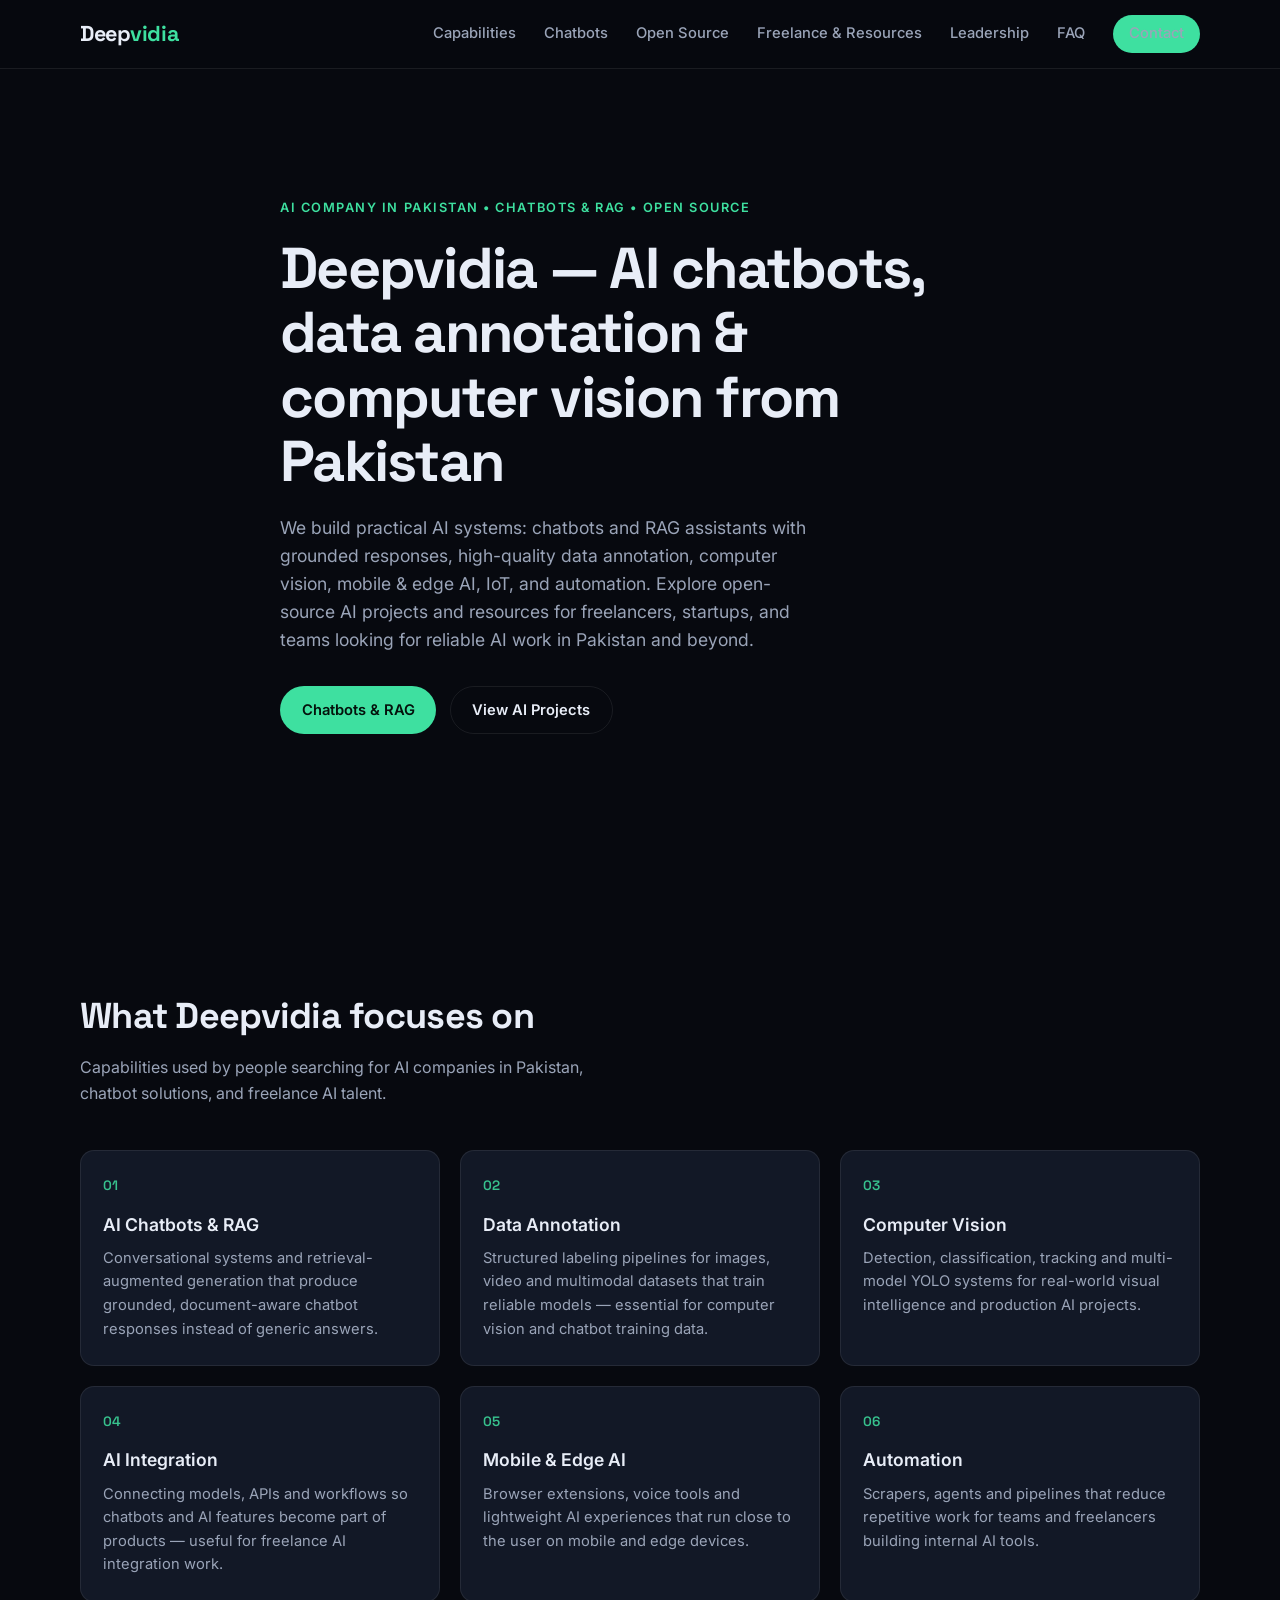
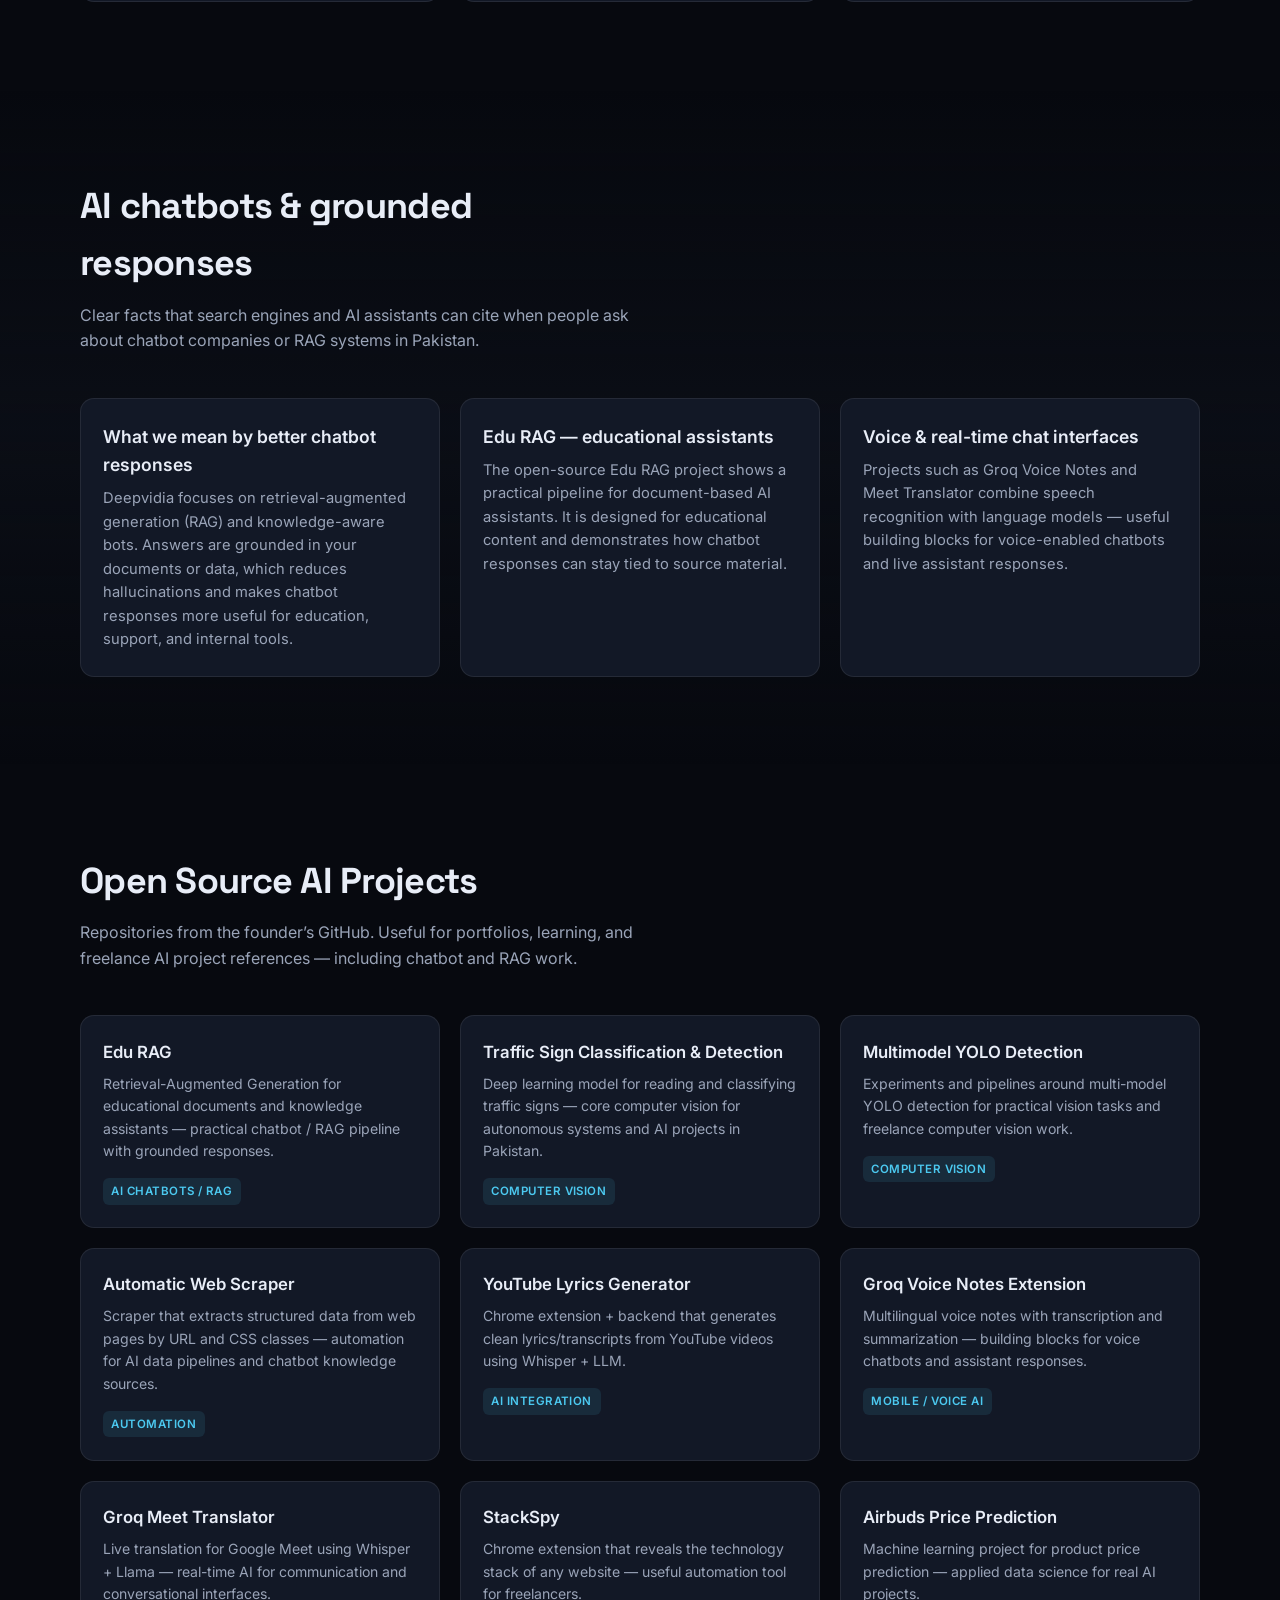
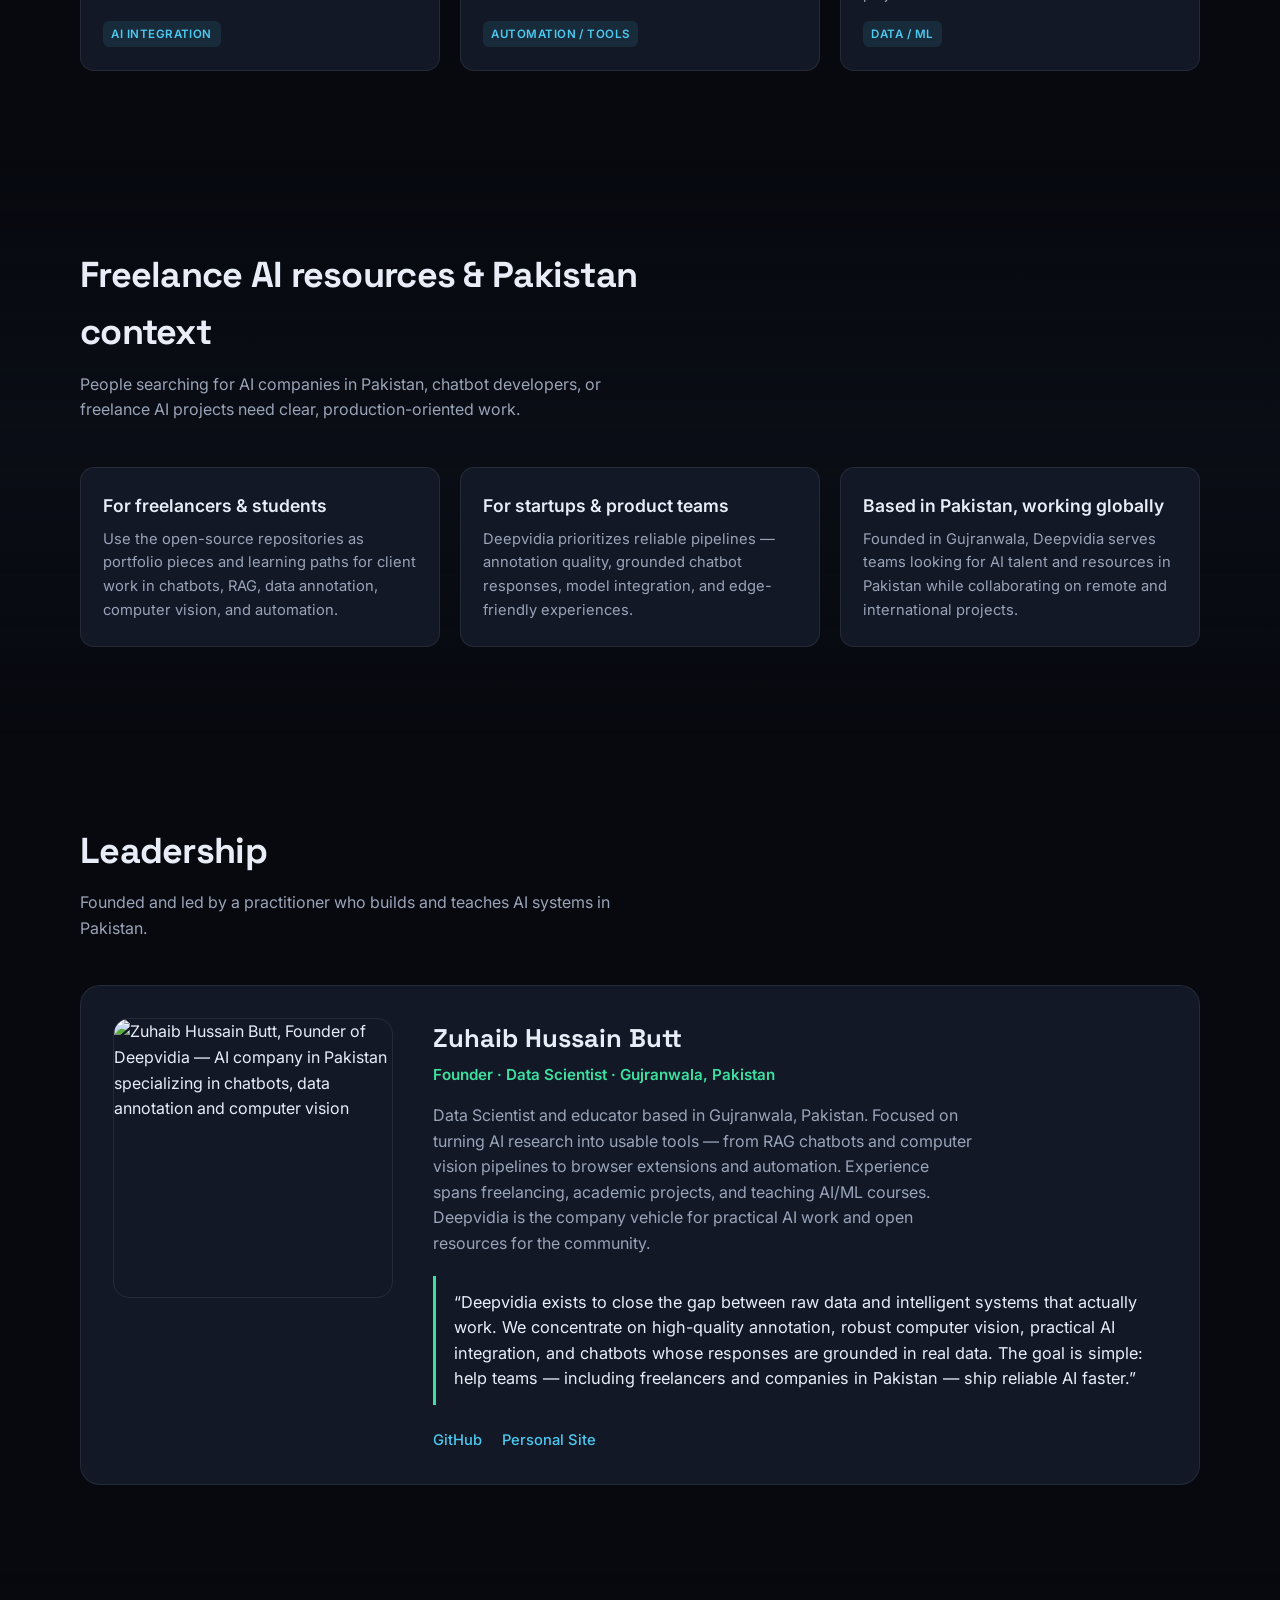
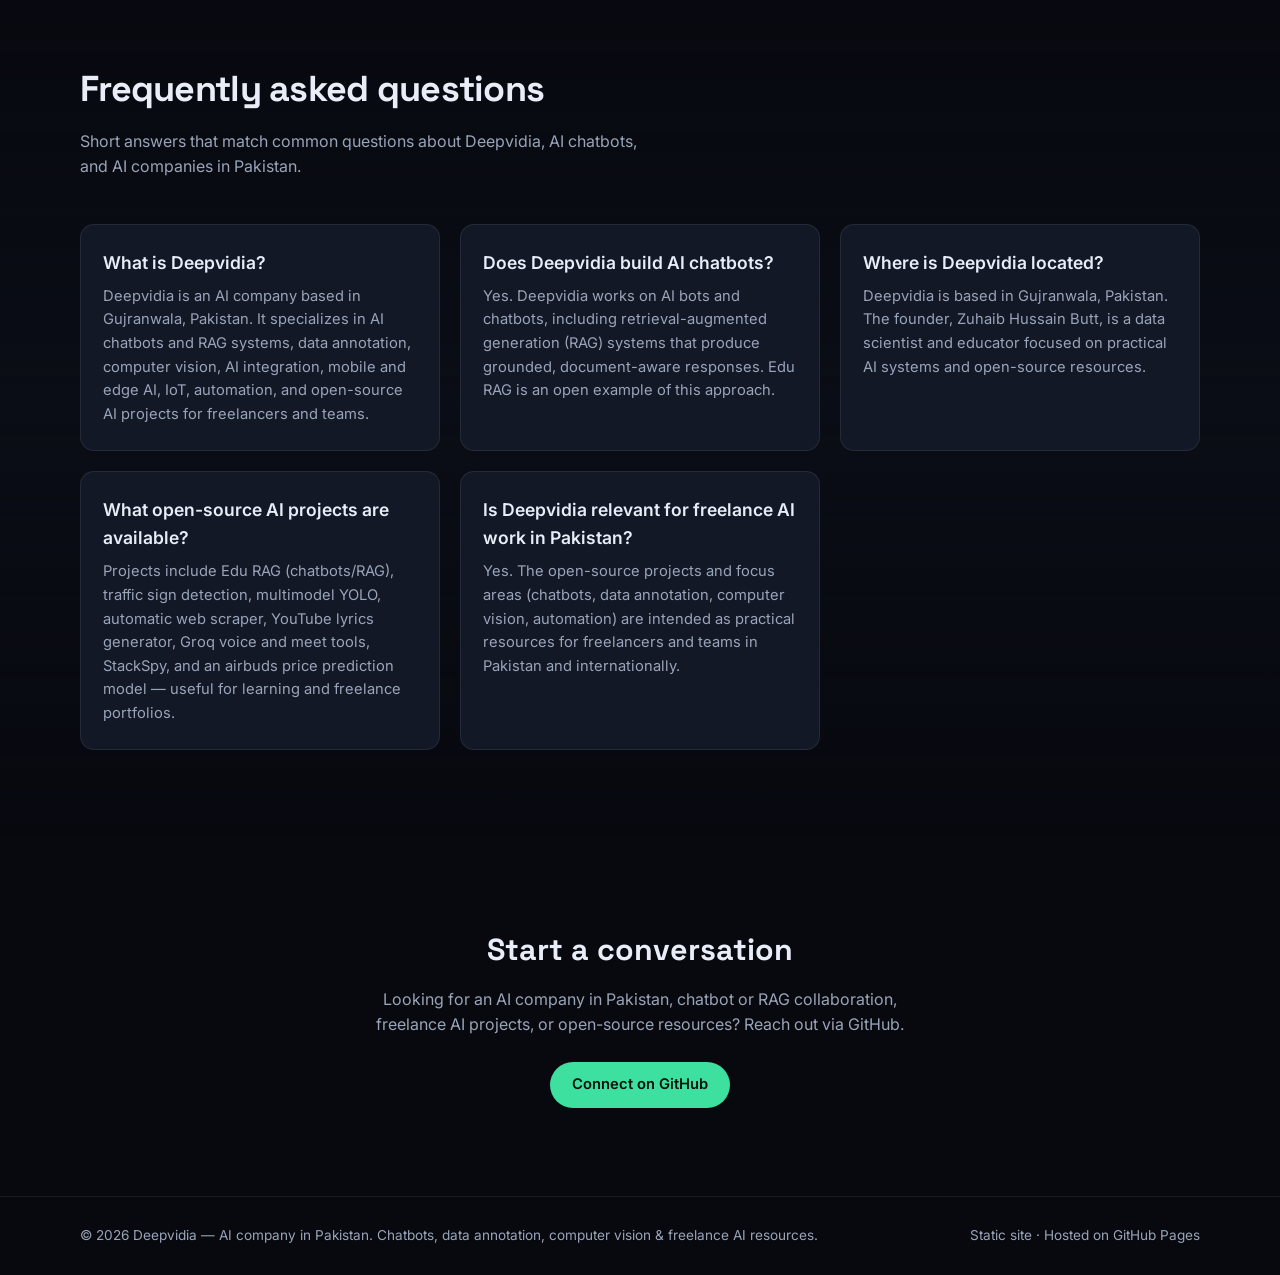
==== commit 44be4c49: "Add chatbot / answer-engine SEO: FAQ schema, AI bots & chatbot content, clearer entities for LLM cit" ====
--- a/index.html
+++ b/index.html
@@ -5,9 +5,9 @@
   <meta name="viewport" content="width=device-width, initial-scale=1.0" />
 
   <!-- Primary SEO -->
-  <title>Deepvidia | AI Company in Pakistan — Data Annotation, Computer Vision & Freelance AI Projects</title>
-  <meta name="description" content="Deepvidia is an AI company based in Pakistan specializing in data annotation, computer vision, AI integration, mobile & edge AI, IoT, automation and AI bots. Discover open-source AI projects, freelance resources, and practical AI systems built by Zuhaib Hussain Butt." />
-  <meta name="keywords" content="AI company Pakistan, AI companies in Pakistan, freelance AI projects, AI projects Pakistan, data annotation Pakistan, computer vision Pakistan, AI integration, edge AI, IoT AI, AI bots, open source AI projects, freelance AI resources, Gujranwala AI, Deepvidia" />
+  <title>Deepvidia | AI Company in Pakistan — Chatbots, Data Annotation, Computer Vision & Freelance AI Projects</title>
+  <meta name="description" content="Deepvidia is an AI company in Pakistan building chatbots, RAG systems, data annotation pipelines, computer vision, edge AI and automation. Open-source AI projects and freelance resources for teams that need reliable chatbot responses and practical AI systems." />
+  <meta name="keywords" content="AI company Pakistan, AI companies in Pakistan, AI chatbot Pakistan, chatbot development, RAG chatbot, AI bots, freelance AI projects, data annotation Pakistan, computer vision Pakistan, AI integration, edge AI, IoT AI, open source AI projects, freelance AI resources, Gujranwala AI, Deepvidia, chatbot responses" />
   <meta name="author" content="Zuhaib Hussain Butt, Deepvidia" />
   <meta name="robots" content="index, follow, max-image-preview:large, max-snippet:-1, max-video-preview:-1" />
   <link rel="canonical" href="https://zuhaibbutt786.github.io/deepvidia/" />
@@ -19,8 +19,8 @@
   <!-- Open Graph -->
   <meta property="og:type" content="website" />
   <meta property="og:url" content="https://zuhaibbutt786.github.io/deepvidia/" />
-  <meta property="og:title" content="Deepvidia | AI Company in Pakistan — Data Annotation, Computer Vision & Freelance AI Projects" />
-  <meta property="og:description" content="Practical AI systems from Pakistan: data annotation, computer vision, AI integration, mobile/edge, IoT, automation and AI bots. Open-source projects and freelance-ready resources." />
+  <meta property="og:title" content="Deepvidia | AI Company in Pakistan — Chatbots, Computer Vision & Freelance AI Projects" />
+  <meta property="og:description" content="AI company in Pakistan focused on chatbots, RAG systems, data annotation, computer vision, edge AI and automation. Open-source projects and freelance-ready resources." />
   <meta property="og:image" content="https://avatars.githubusercontent.com/u/67970420?v=4" />
   <meta property="og:image:alt" content="Zuhaib Hussain Butt — Founder of Deepvidia, AI company in Pakistan" />
   <meta property="og:locale" content="en_US" />
@@ -28,11 +28,10 @@
 
   <!-- Twitter Card -->
   <meta name="twitter:card" content="summary_large_image" />
-  <meta name="twitter:title" content="Deepvidia | AI Company in Pakistan — Computer Vision, Data Annotation & AI Projects" />
-  <meta name="twitter:description" content="AI company in Pakistan focused on data annotation, computer vision, edge AI, automation and open-source freelance AI resources." />
+  <meta name="twitter:title" content="Deepvidia | AI Company Pakistan — Chatbots, RAG, Computer Vision & AI Projects" />
+  <meta name="twitter:description" content="Chatbots, RAG systems, data annotation and computer vision from an AI company in Pakistan. Open-source projects and freelance resources." />
   <meta name="twitter:image" content="https://avatars.githubusercontent.com/u/67970420?v=4" />
 
-  <!-- Theme & Icons -->
   <meta name="theme-color" content="#07090f" />
   <link rel="icon" href="https://avatars.githubusercontent.com/u/67970420?v=4" type="image/png" />
 
@@ -41,7 +40,7 @@
   <link href="https://fonts.googleapis.com/css2?family=Inter:wght@400;500;600;700&family=Space+Grotesk:wght@500;600;700&display=swap" rel="stylesheet" />
   <link rel="stylesheet" href="css/styles.css" />
 
-  <!-- JSON-LD Structured Data -->
+  <!-- JSON-LD: Organization + Person + WebSite + FAQ (helps search + chatbot answers) -->
   <script type="application/ld+json">
   {
     "@context": "https://schema.org",
@@ -52,28 +51,24 @@
         "name": "Deepvidia",
         "url": "https://zuhaibbutt786.github.io/deepvidia/",
         "logo": "https://avatars.githubusercontent.com/u/67970420?v=4",
-        "description": "AI company in Pakistan specializing in data annotation, computer vision, AI integration, mobile and edge AI, IoT, automation and AI bots. Provides open-source AI projects and freelance resources.",
+        "description": "Deepvidia is an AI company based in Gujranwala, Pakistan. It specializes in AI chatbots, RAG systems, data annotation, computer vision, AI integration, mobile and edge AI, IoT, automation and open-source AI projects for freelancers and teams.",
         "address": {
           "@type": "PostalAddress",
           "addressLocality": "Gujranwala",
           "addressCountry": "PK"
         },
         "founder": {
-          "@type": "Person",
-          "@id": "https://zuhaibbutt786.github.io/deepvidia/#founder",
-          "name": "Zuhaib Hussain Butt",
-          "url": "https://github.com/zuhaibbutt786",
-          "jobTitle": "Founder & Data Scientist",
-          "sameAs": [
-            "https://github.com/zuhaibbutt786",
-            "https://zuhaibbutt.vercel.app/"
-          ]
+          "@id": "https://zuhaibbutt786.github.io/deepvidia/#founder"
         },
         "sameAs": [
-          "https://github.com/zuhaibbutt786/deepvidia"
+          "https://github.com/zuhaibbutt786/deepvidia",
+          "https://github.com/zuhaibbutt786"
         ],
-        "areaServed": "Pakistan",
+        "areaServed": ["Pakistan", "Worldwide"],
         "knowsAbout": [
+          "AI Chatbots",
+          "RAG Chatbots",
+          "Chatbot Responses",
           "Data Annotation",
           "Computer Vision",
           "Artificial Intelligence",
@@ -90,20 +85,16 @@
         "@id": "https://zuhaibbutt786.github.io/deepvidia/#website",
         "url": "https://zuhaibbutt786.github.io/deepvidia/",
         "name": "Deepvidia",
-        "description": "Official website of Deepvidia — AI company in Pakistan for data annotation, computer vision and freelance AI project resources.",
-        "publisher": {
-          "@id": "https://zuhaibbutt786.github.io/deepvidia/#organization"
-        },
+        "description": "Official site of Deepvidia — AI company in Pakistan for chatbots, data annotation, computer vision and freelance AI project resources.",
+        "publisher": { "@id": "https://zuhaibbutt786.github.io/deepvidia/#organization" },
         "inLanguage": "en"
       },
       {
         "@type": "Person",
         "@id": "https://zuhaibbutt786.github.io/deepvidia/#founder",
         "name": "Zuhaib Hussain Butt",
-        "jobTitle": "Founder",
-        "worksFor": {
-          "@id": "https://zuhaibbutt786.github.io/deepvidia/#organization"
-        },
+        "jobTitle": "Founder & Data Scientist",
+        "worksFor": { "@id": "https://zuhaibbutt786.github.io/deepvidia/#organization" },
         "address": {
           "@type": "PostalAddress",
           "addressLocality": "Gujranwala",
@@ -114,6 +105,52 @@
           "https://github.com/zuhaibbutt786",
           "https://zuhaibbutt.vercel.app/"
         ]
+      },
+      {
+        "@type": "FAQPage",
+        "@id": "https://zuhaibbutt786.github.io/deepvidia/#faq",
+        "mainEntity": [
+          {
+            "@type": "Question",
+            "name": "What is Deepvidia?",
+            "acceptedAnswer": {
+              "@type": "Answer",
+              "text": "Deepvidia is an AI company based in Gujranwala, Pakistan. It focuses on AI chatbots and RAG systems, data annotation, computer vision, AI integration for mobile and edge devices, IoT AI, automation, and open-source AI projects useful for freelancers and product teams."
+            }
+          },
+          {
+            "@type": "Question",
+            "name": "Does Deepvidia build AI chatbots?",
+            "acceptedAnswer": {
+              "@type": "Answer",
+              "text": "Yes. Deepvidia works on AI bots and chatbots, including retrieval-augmented generation (RAG) systems that produce grounded, document-aware responses. Projects such as Edu RAG demonstrate practical chatbot and knowledge-assistant pipelines."
+            }
+          },
+          {
+            "@type": "Question",
+            "name": "Where is Deepvidia located?",
+            "acceptedAnswer": {
+              "@type": "Answer",
+              "text": "Deepvidia is based in Gujranwala, Pakistan. The founder, Zuhaib Hussain Butt, is a data scientist and educator working on practical AI systems and open-source resources."
+            }
+          },
+          {
+            "@type": "Question",
+            "name": "What AI projects does Deepvidia offer as open source?",
+            "acceptedAnswer": {
+              "@type": "Answer",
+              "text": "Open-source projects from the founder include traffic sign classification and detection, multimodel YOLO detection, automatic web scraper, Edu RAG (for educational chatbots and assistants), YouTube lyrics generator, Groq voice notes and meet translator extensions, StackSpy, and an airbuds price prediction model. These serve as resources for freelance AI work and learning."
+            }
+          },
+          {
+            "@type": "Question",
+            "name": "Is Deepvidia a good source for freelance AI projects in Pakistan?",
+            "acceptedAnswer": {
+              "@type": "Answer",
+              "text": "Deepvidia publishes open-source AI projects and focuses on practical systems — data annotation, computer vision, chatbots/RAG, automation and edge AI — that freelancers and teams in Pakistan and elsewhere can use as portfolio pieces, learning material, or starting points for client work."
+            }
+          }
+        ]
       }
     ]
   }
@@ -127,9 +164,11 @@
       <a href="#home" class="logo" aria-label="Deepvidia home">Deep<span>vidia</span></a>
       <nav class="nav" aria-label="Main navigation">
         <a href="#capabilities">Capabilities</a>
+        <a href="#chatbots">Chatbots</a>
         <a href="#projects">Open Source</a>
         <a href="#resources">Freelance & Resources</a>
         <a href="#leadership">Leadership</a>
+        <a href="#faq">FAQ</a>
         <a href="#contact" class="btn btn-sm">Contact</a>
       </nav>
       <button class="menu-toggle" aria-label="Open menu" type="button">
@@ -139,73 +178,100 @@
   </header>
 
   <main>
-    <!-- HERO -->
     <section id="home" class="hero">
       <div class="container hero-content">
-        <p class="eyebrow">AI Company in Pakistan • Open Source • Freelance Ready</p>
-        <h1>Deepvidia — AI projects, data annotation & computer vision from Pakistan</h1>
+        <p class="eyebrow">AI Company in Pakistan • Chatbots & RAG • Open Source</p>
+        <h1>Deepvidia — AI chatbots, data annotation & computer vision from Pakistan</h1>
         <p class="lead">
-          We build practical AI systems: high-quality data annotation pipelines, computer vision,
-          AI integration for mobile & IoT, automation, and AI bots. Explore open-source AI projects
-          and resources for freelancers, startups, and teams looking for real-world AI work in Pakistan and beyond.
+          We build practical AI systems: chatbots and RAG assistants with grounded responses,
+          high-quality data annotation, computer vision, mobile & edge AI, IoT, and automation.
+          Explore open-source AI projects and resources for freelancers, startups, and teams
+          looking for reliable AI work in Pakistan and beyond.
         </p>
         <div class="hero-actions">
-          <a href="#projects" class="btn">View AI Projects</a>
-          <a href="#resources" class="btn btn-outline">Freelance Resources</a>
-        </div>
-      </div>
-    </section>
-
-    <!-- CAPABILITIES -->
+          <a href="#chatbots" class="btn">Chatbots & RAG</a>
+          <a href="#projects" class="btn btn-outline">View AI Projects</a>
+        </div>
+      </div>
+    </section>
+
     <section id="capabilities" class="section">
       <div class="container">
         <div class="section-header">
           <h2>What Deepvidia focuses on</h2>
-          <p>End-to-end AI capabilities used by teams searching for AI companies in Pakistan and freelance AI talent.</p>
+          <p>Capabilities used by people searching for AI companies in Pakistan, chatbot solutions, and freelance AI talent.</p>
         </div>
         <div class="grid cards">
           <article class="card">
             <div class="card-icon">01</div>
+            <h3>AI Chatbots & RAG</h3>
+            <p>Conversational systems and retrieval-augmented generation that produce grounded, document-aware chatbot responses instead of generic answers.</p>
+          </article>
+          <article class="card">
+            <div class="card-icon">02</div>
             <h3>Data Annotation</h3>
-            <p>Structured labeling pipelines for images, video and multimodal datasets that train reliable models — a core need for AI projects and freelance annotation work.</p>
-          </article>
-          <article class="card">
-            <div class="card-icon">02</div>
+            <p>Structured labeling pipelines for images, video and multimodal datasets that train reliable models — essential for computer vision and chatbot training data.</p>
+          </article>
+          <article class="card">
+            <div class="card-icon">03</div>
             <h3>Computer Vision</h3>
-            <p>Detection, classification, tracking and multi-model YOLO systems for real-world visual intelligence and production computer vision projects.</p>
-          </article>
-          <article class="card">
-            <div class="card-icon">03</div>
+            <p>Detection, classification, tracking and multi-model YOLO systems for real-world visual intelligence and production AI projects.</p>
+          </article>
+          <article class="card">
+            <div class="card-icon">04</div>
             <h3>AI Integration</h3>
-            <p>Connecting models, APIs and workflows so AI becomes part of products — ideal for freelance AI integration and product teams.</p>
-          </article>
-          <article class="card">
-            <div class="card-icon">04</div>
+            <p>Connecting models, APIs and workflows so chatbots and AI features become part of products — useful for freelance AI integration work.</p>
+          </article>
+          <article class="card">
+            <div class="card-icon">05</div>
             <h3>Mobile & Edge AI</h3>
             <p>Browser extensions, voice tools and lightweight AI experiences that run close to the user on mobile and edge devices.</p>
           </article>
           <article class="card">
-            <div class="card-icon">05</div>
-            <h3>IoT / Embedded AI</h3>
-            <p>Practical intelligence for constrained environments and automation systems common in industrial and IoT AI projects.</p>
-          </article>
-          <article class="card">
             <div class="card-icon">06</div>
-            <h3>AI Bots & Automation</h3>
-            <p>RAG systems, agents and scrapers that reduce repetitive work — useful for freelancers and teams building internal AI tools.</p>
-          </article>
-        </div>
-      </div>
-    </section>
-
-    <!-- OPEN SOURCE PROJECTS -->
-    <section id="projects" class="section section-alt">
+            <h3>Automation</h3>
+            <p>Scrapers, agents and pipelines that reduce repetitive work for teams and freelancers building internal AI tools.</p>
+          </article>
+        </div>
+      </div>
+    </section>
+
+    <!-- Chatbots section — optimized for chatbot / answer engine queries -->
+    <section id="chatbots" class="section section-alt">
+      <div class="container">
+        <div class="section-header">
+          <h2>AI chatbots & grounded responses</h2>
+          <p>Clear facts that search engines and AI assistants can cite when people ask about chatbot companies or RAG systems in Pakistan.</p>
+        </div>
+        <div class="grid cards">
+          <article class="card">
+            <h3>What we mean by better chatbot responses</h3>
+            <p>Deepvidia focuses on retrieval-augmented generation (RAG) and knowledge-aware bots. Answers are grounded in your documents or data, which reduces hallucinations and makes chatbot responses more useful for education, support, and internal tools.</p>
+          </article>
+          <article class="card">
+            <h3>Edu RAG — educational assistants</h3>
+            <p>The open-source Edu RAG project shows a practical pipeline for document-based AI assistants. It is designed for educational content and demonstrates how chatbot responses can stay tied to source material.</p>
+          </article>
+          <article class="card">
+            <h3>Voice & real-time chat interfaces</h3>
+            <p>Projects such as Groq Voice Notes and Meet Translator combine speech recognition with language models — useful building blocks for voice-enabled chatbots and live assistant responses.</p>
+          </article>
+        </div>
+      </div>
+    </section>
+
+    <section id="projects" class="section">
       <div class="container">
         <div class="section-header">
           <h2>Open Source AI Projects</h2>
-          <p>Selected repositories from the founder’s public GitHub work. Useful for learning, portfolios, and freelance AI project references.</p>
+          <p>Repositories from the founder’s GitHub. Useful for portfolios, learning, and freelance AI project references — including chatbot and RAG work.</p>
         </div>
         <div class="grid projects">
+          <a class="project-card" href="https://github.com/zuhaibbutt786/Edu_RAG" target="_blank" rel="noopener">
+            <h3>Edu RAG</h3>
+            <p>Retrieval-Augmented Generation for educational documents and knowledge assistants — practical chatbot / RAG pipeline with grounded responses.</p>
+            <span class="tag">AI Chatbots / RAG</span>
+          </a>
           <a class="project-card" href="https://github.com/zuhaibbutt786/Traffic-sign-classification-and-detection" target="_blank" rel="noopener">
             <h3>Traffic Sign Classification & Detection</h3>
             <p>Deep learning model for reading and classifying traffic signs — core computer vision for autonomous systems and AI projects in Pakistan.</p>
@@ -218,58 +284,52 @@
           </a>
           <a class="project-card" href="https://github.com/zuhaibbutt786/automatic-web-scraper" target="_blank" rel="noopener">
             <h3>Automatic Web Scraper</h3>
-            <p>No-code style scraper that extracts structured data from web pages by URL and CSS classes — automation for AI data pipelines.</p>
+            <p>Scraper that extracts structured data from web pages by URL and CSS classes — automation for AI data pipelines and chatbot knowledge sources.</p>
             <span class="tag">Automation</span>
-          </a>
-          <a class="project-card" href="https://github.com/zuhaibbutt786/Edu_RAG" target="_blank" rel="noopener">
-            <h3>Edu RAG</h3>
-            <p>Retrieval-Augmented Generation system for educational documents and knowledge assistants — AI bots and RAG resources.</p>
-            <span class="tag">AI Bots / RAG</span>
           </a>
           <a class="project-card" href="https://github.com/zuhaibbutt786/youtube-lyrics-generator" target="_blank" rel="noopener">
             <h3>YouTube Lyrics Generator</h3>
-            <p>Chrome extension + backend that generates clean lyrics/transcripts from any YouTube video using Whisper + LLM.</p>
+            <p>Chrome extension + backend that generates clean lyrics/transcripts from YouTube videos using Whisper + LLM.</p>
             <span class="tag">AI Integration</span>
           </a>
           <a class="project-card" href="https://github.com/zuhaibbutt786/groq-voice-notes-extension" target="_blank" rel="noopener">
             <h3>Groq Voice Notes Extension</h3>
-            <p>Multilingual voice notes with transcription and summarization — practical AI for everyday mobile and browser use.</p>
+            <p>Multilingual voice notes with transcription and summarization — building blocks for voice chatbots and assistant responses.</p>
             <span class="tag">Mobile / Voice AI</span>
           </a>
           <a class="project-card" href="https://github.com/zuhaibbutt786/groq-meet-translator" target="_blank" rel="noopener">
             <h3>Groq Meet Translator</h3>
-            <p>Live translation for Google Meet using Whisper + Llama — real-time AI integration for communication tools.</p>
+            <p>Live translation for Google Meet using Whisper + Llama — real-time AI for communication and conversational interfaces.</p>
             <span class="tag">AI Integration</span>
           </a>
           <a class="project-card" href="https://github.com/zuhaibbutt786/StackSpy" target="_blank" rel="noopener">
             <h3>StackSpy</h3>
-            <p>Chrome extension that reveals the technology stack of any website in one click — useful automation tool for freelancers.</p>
+            <p>Chrome extension that reveals the technology stack of any website — useful automation tool for freelancers.</p>
             <span class="tag">Automation / Tools</span>
           </a>
           <a class="project-card" href="https://github.com/zuhaibbutt786/airbuds_price_prediction_navttc_project" target="_blank" rel="noopener">
             <h3>Airbuds Price Prediction</h3>
-            <p>Machine learning project for product price prediction — applied data science and modeling for real AI projects.</p>
+            <p>Machine learning project for product price prediction — applied data science for real AI projects.</p>
             <span class="tag">Data / ML</span>
           </a>
         </div>
       </div>
     </section>
 
-    <!-- FREELANCE & RESOURCES (SEO targeted section) -->
-    <section id="resources" class="section">
-      <div class="container">
-        <div class="section-header">
-          <h2>Freelance AI resources & why teams look to Pakistan</h2>
-          <p>People searching for AI companies in Pakistan, freelance AI projects, and practical AI resources often need clear, production-oriented work — not just demos.</p>
+    <section id="resources" class="section section-alt">
+      <div class="container">
+        <div class="section-header">
+          <h2>Freelance AI resources & Pakistan context</h2>
+          <p>People searching for AI companies in Pakistan, chatbot developers, or freelance AI projects need clear, production-oriented work.</p>
         </div>
         <div class="grid cards">
           <article class="card">
             <h3>For freelancers & students</h3>
-            <p>Use the open-source repositories above as portfolio pieces, learning paths, and starting points for client work in data annotation, computer vision, RAG bots, and automation.</p>
+            <p>Use the open-source repositories as portfolio pieces and learning paths for client work in chatbots, RAG, data annotation, computer vision, and automation.</p>
           </article>
           <article class="card">
             <h3>For startups & product teams</h3>
-            <p>Deepvidia focuses on reliable pipelines — annotation quality, model integration, edge-friendly experiences, and automation that reduce the usual friction of AI projects.</p>
+            <p>Deepvidia prioritizes reliable pipelines — annotation quality, grounded chatbot responses, model integration, and edge-friendly experiences.</p>
           </article>
           <article class="card">
             <h3>Based in Pakistan, working globally</h3>
@@ -279,8 +339,7 @@
       </div>
     </section>
 
-    <!-- LEADERSHIP -->
-    <section id="leadership" class="section section-alt">
+    <section id="leadership" class="section">
       <div class="container">
         <div class="section-header">
           <h2>Leadership</h2>
@@ -288,21 +347,21 @@
         </div>
         <div class="leadership">
           <div class="leader-photo">
-            <img src="https://avatars.githubusercontent.com/u/67970420?v=4" alt="Zuhaib Hussain Butt, Founder of Deepvidia — AI company in Pakistan, data scientist and educator from Gujranwala" width="280" height="280" loading="lazy" />
+            <img src="https://avatars.githubusercontent.com/u/67970420?v=4" alt="Zuhaib Hussain Butt, Founder of Deepvidia — AI company in Pakistan specializing in chatbots, data annotation and computer vision" width="280" height="280" loading="lazy" />
           </div>
           <div class="leader-content">
             <h3>Zuhaib Hussain Butt</h3>
             <p class="role">Founder · Data Scientist · Gujranwala, Pakistan</p>
             <p class="bio">
               Data Scientist and educator based in Gujranwala, Pakistan. Focused on turning AI research into usable tools —
-              from computer vision pipelines and RAG systems to browser extensions and automation.
+              from RAG chatbots and computer vision pipelines to browser extensions and automation.
               Experience spans freelancing, academic projects, and teaching AI/ML courses. Deepvidia is the company vehicle
               for practical AI work and open resources for the community.
             </p>
             <blockquote class="vision">
               “Deepvidia exists to close the gap between raw data and intelligent systems that actually work.
-              We concentrate on high-quality annotation, robust computer vision, practical AI integration
-              across mobile and edge, and automation that removes friction. The goal is simple:
+              We concentrate on high-quality annotation, robust computer vision, practical AI integration,
+              and chatbots whose responses are grounded in real data. The goal is simple:
               help teams — including freelancers and companies in Pakistan — ship reliable AI faster.”
             </blockquote>
             <div class="leader-links">
@@ -314,11 +373,42 @@
       </div>
     </section>
 
-    <!-- CONTACT -->
+    <!-- Visible FAQ — good for users + chatbot/answer engines -->
+    <section id="faq" class="section section-alt">
+      <div class="container">
+        <div class="section-header">
+          <h2>Frequently asked questions</h2>
+          <p>Short answers that match common questions about Deepvidia, AI chatbots, and AI companies in Pakistan.</p>
+        </div>
+        <div class="grid cards">
+          <article class="card">
+            <h3>What is Deepvidia?</h3>
+            <p>Deepvidia is an AI company based in Gujranwala, Pakistan. It specializes in AI chatbots and RAG systems, data annotation, computer vision, AI integration, mobile and edge AI, IoT, automation, and open-source AI projects for freelancers and teams.</p>
+          </article>
+          <article class="card">
+            <h3>Does Deepvidia build AI chatbots?</h3>
+            <p>Yes. Deepvidia works on AI bots and chatbots, including retrieval-augmented generation (RAG) systems that produce grounded, document-aware responses. Edu RAG is an open example of this approach.</p>
+          </article>
+          <article class="card">
+            <h3>Where is Deepvidia located?</h3>
+            <p>Deepvidia is based in Gujranwala, Pakistan. The founder, Zuhaib Hussain Butt, is a data scientist and educator focused on practical AI systems and open-source resources.</p>
+          </article>
+          <article class="card">
+            <h3>What open-source AI projects are available?</h3>
+            <p>Projects include Edu RAG (chatbots/RAG), traffic sign detection, multimodel YOLO, automatic web scraper, YouTube lyrics generator, Groq voice and meet tools, StackSpy, and an airbuds price prediction model — useful for learning and freelance portfolios.</p>
+          </article>
+          <article class="card">
+            <h3>Is Deepvidia relevant for freelance AI work in Pakistan?</h3>
+            <p>Yes. The open-source projects and focus areas (chatbots, data annotation, computer vision, automation) are intended as practical resources for freelancers and teams in Pakistan and internationally.</p>
+          </article>
+        </div>
+      </div>
+    </section>
+
     <section id="contact" class="section">
       <div class="container contact">
         <h2>Start a conversation</h2>
-        <p>Looking for an AI company in Pakistan, freelance AI collaboration, open-source contributions, or resources for your next AI project? Reach out via GitHub.</p>
+        <p>Looking for an AI company in Pakistan, chatbot or RAG collaboration, freelance AI projects, or open-source resources? Reach out via GitHub.</p>
         <a class="btn" href="https://github.com/zuhaibbutt786" target="_blank" rel="noopener">Connect on GitHub</a>
       </div>
     </section>
@@ -326,7 +416,7 @@
 
   <footer class="site-footer">
     <div class="container footer-inner">
-      <p>© 2026 Deepvidia — AI company in Pakistan. Data annotation, computer vision & freelance AI resources.</p>
+      <p>© 2026 Deepvidia — AI company in Pakistan. Chatbots, data annotation, computer vision & freelance AI resources.</p>
       <p class="footer-note">Static site · Hosted on GitHub Pages</p>
     </div>
   </footer>
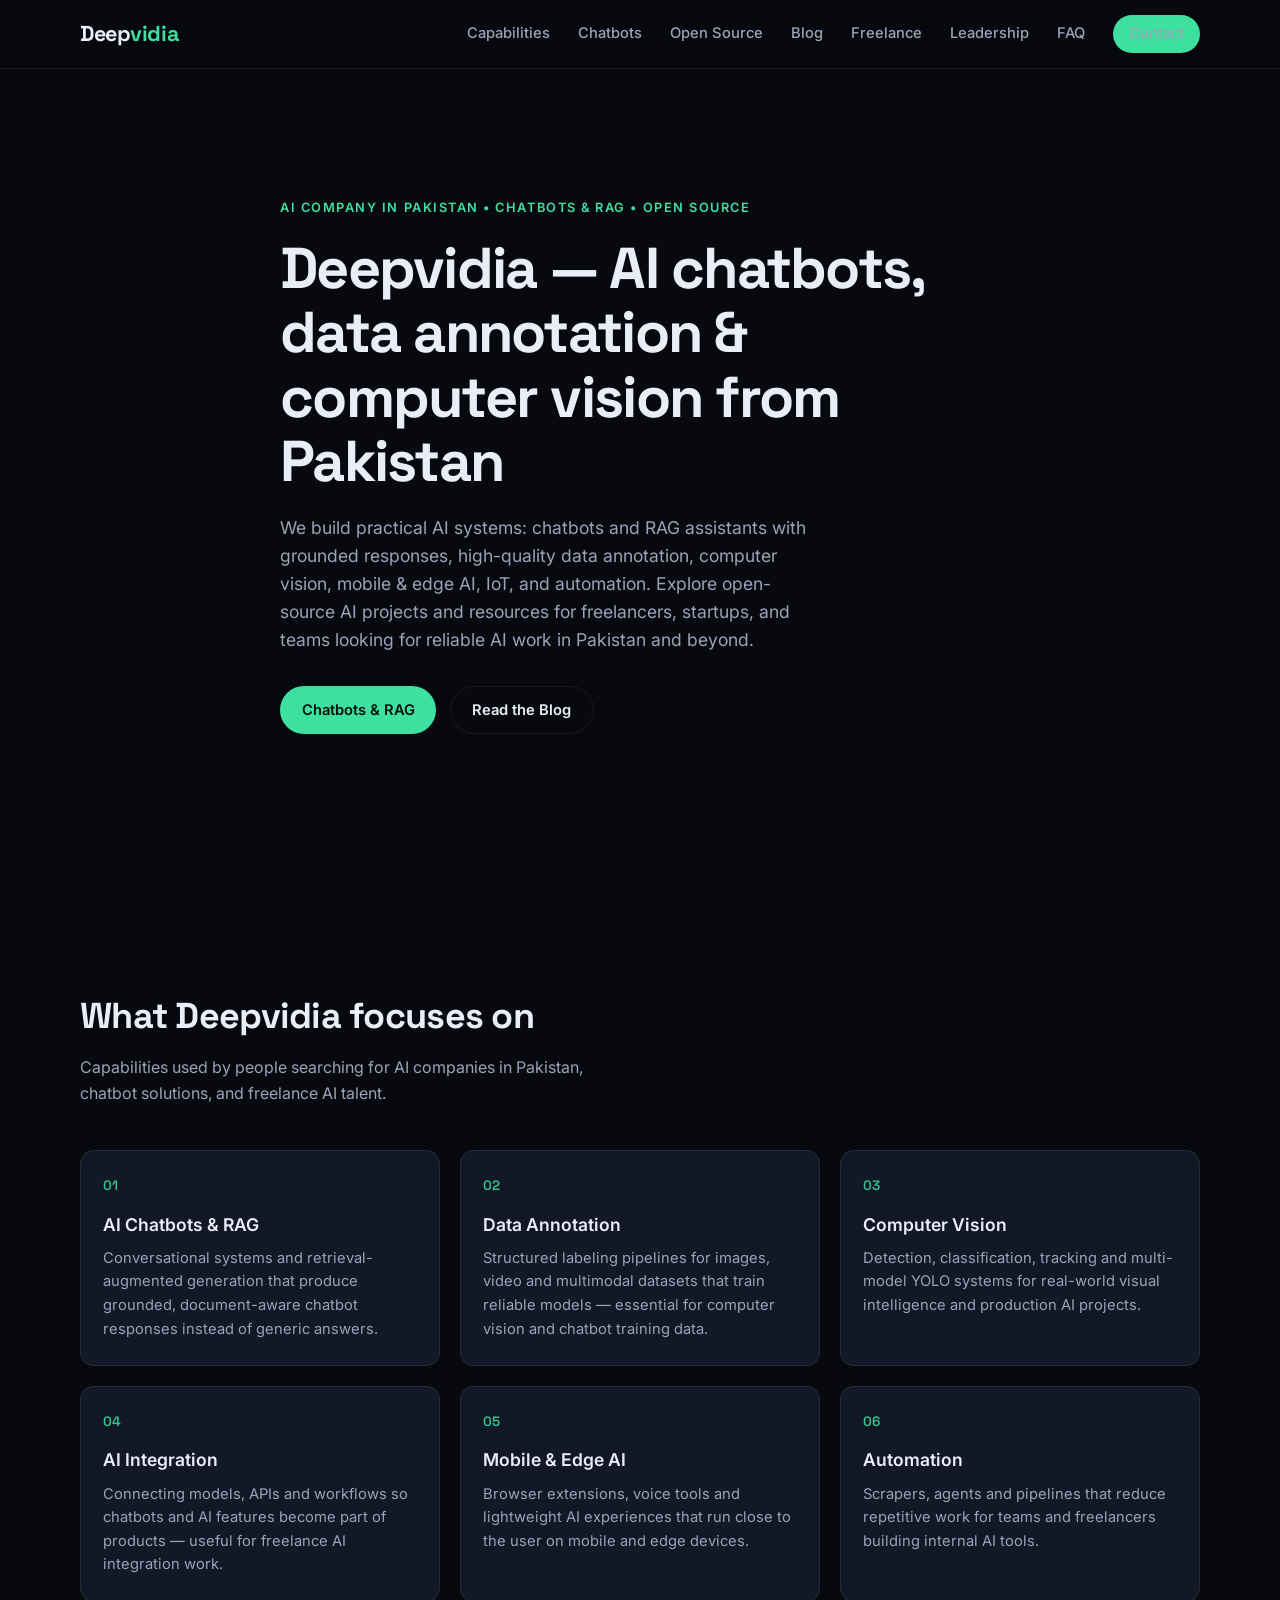
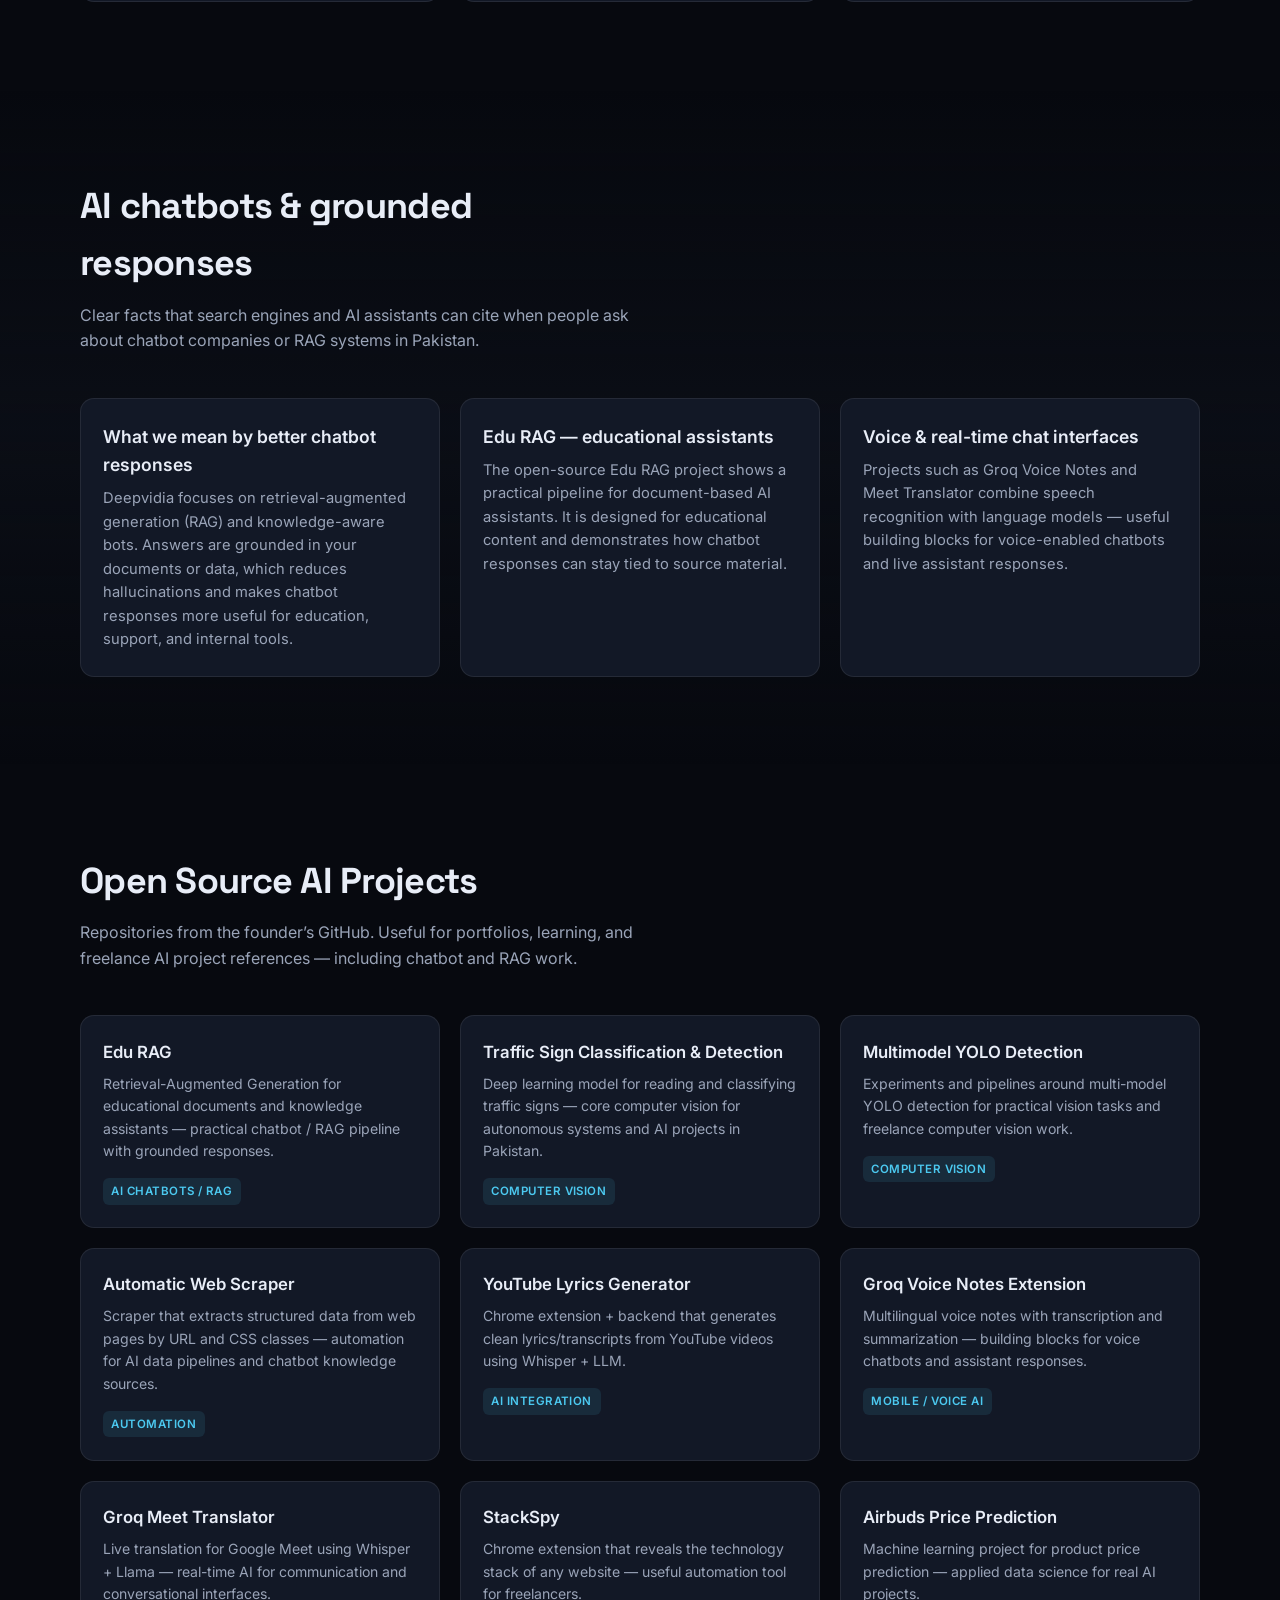
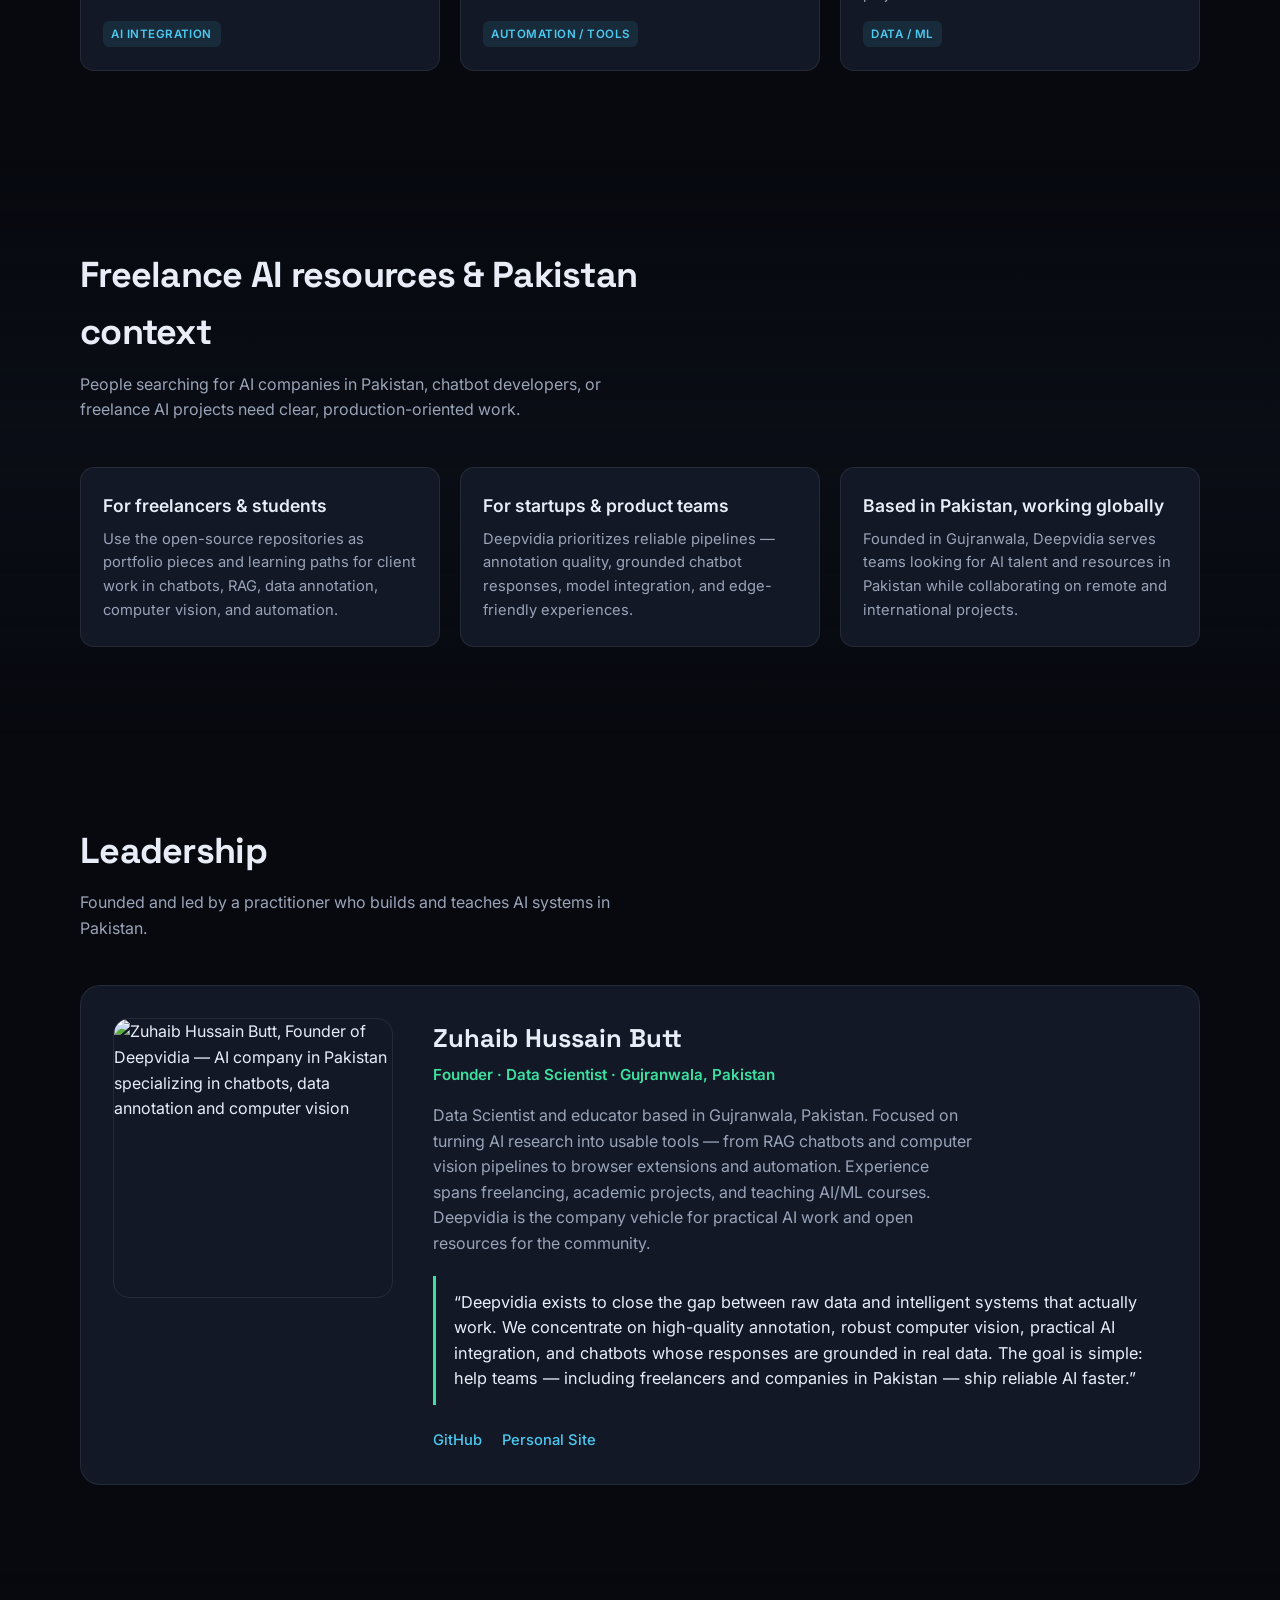
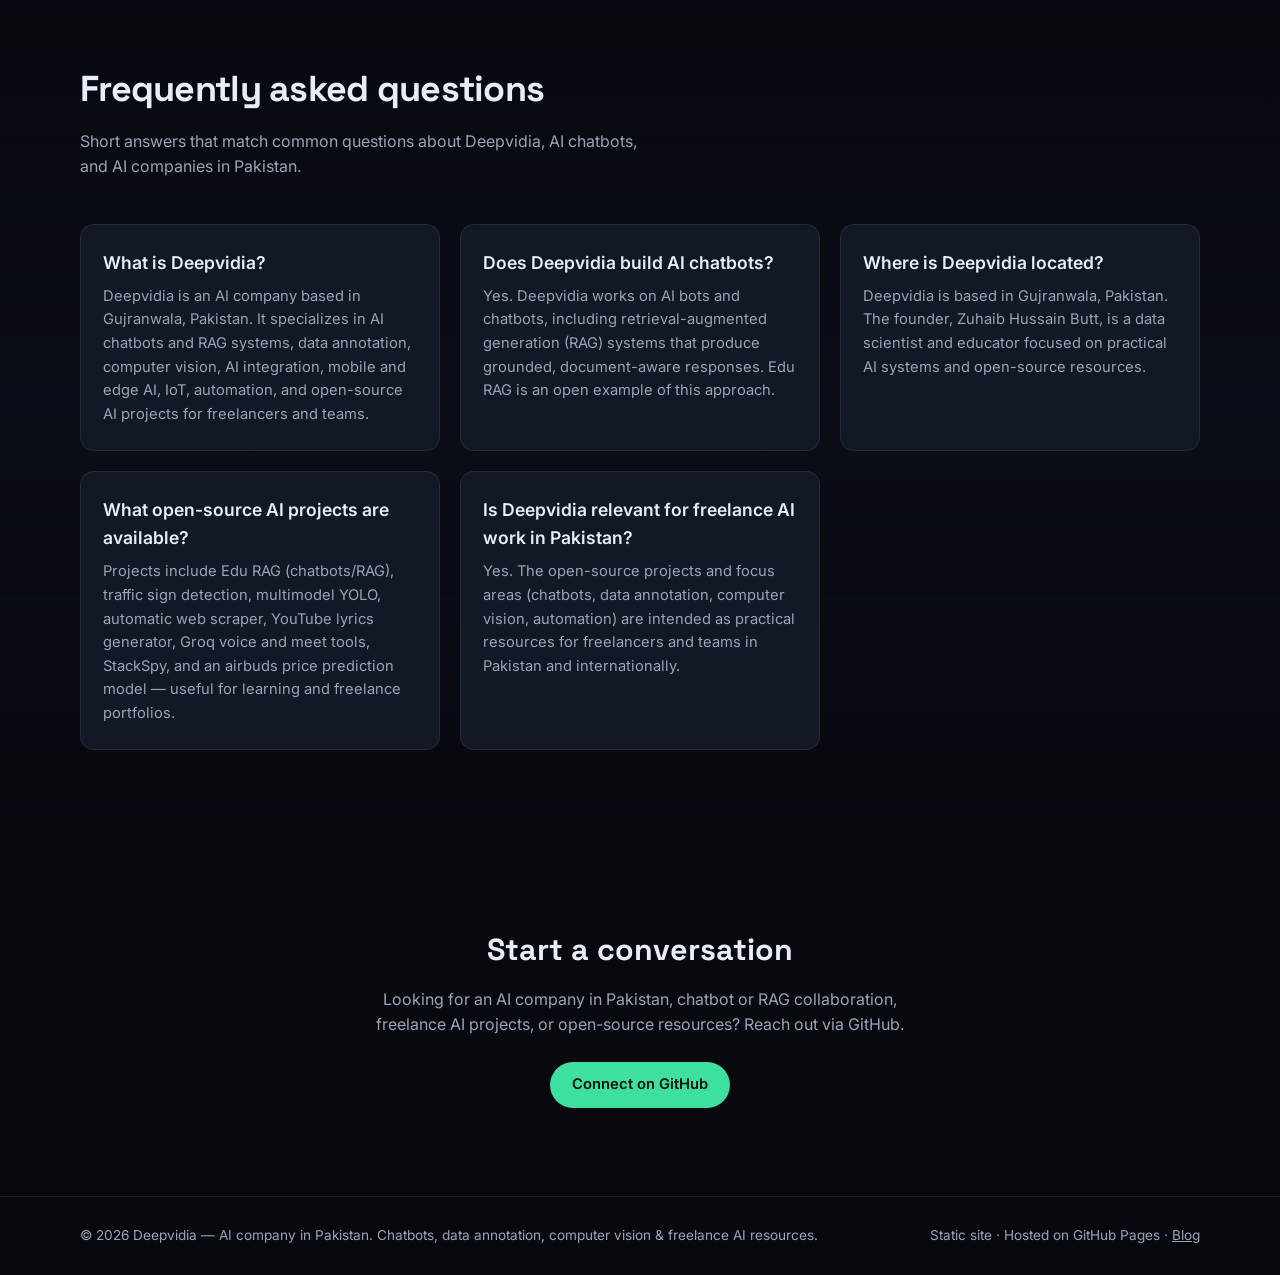
==== commit 863eb5ca: "Add Blog link to main navigation" ====
--- a/index.html
+++ b/index.html
@@ -166,7 +166,8 @@
         <a href="#capabilities">Capabilities</a>
         <a href="#chatbots">Chatbots</a>
         <a href="#projects">Open Source</a>
-        <a href="#resources">Freelance & Resources</a>
+        <a href="blog/">Blog</a>
+        <a href="#resources">Freelance</a>
         <a href="#leadership">Leadership</a>
         <a href="#faq">FAQ</a>
         <a href="#contact" class="btn btn-sm">Contact</a>
@@ -190,7 +191,7 @@
         </p>
         <div class="hero-actions">
           <a href="#chatbots" class="btn">Chatbots & RAG</a>
-          <a href="#projects" class="btn btn-outline">View AI Projects</a>
+          <a href="blog/" class="btn btn-outline">Read the Blog</a>
         </div>
       </div>
     </section>
@@ -236,7 +237,6 @@
       </div>
     </section>
 
-    <!-- Chatbots section — optimized for chatbot / answer engine queries -->
     <section id="chatbots" class="section section-alt">
       <div class="container">
         <div class="section-header">
@@ -373,7 +373,6 @@
       </div>
     </section>
 
-    <!-- Visible FAQ — good for users + chatbot/answer engines -->
     <section id="faq" class="section section-alt">
       <div class="container">
         <div class="section-header">
@@ -417,7 +416,7 @@
   <footer class="site-footer">
     <div class="container footer-inner">
       <p>© 2026 Deepvidia — AI company in Pakistan. Chatbots, data annotation, computer vision & freelance AI resources.</p>
-      <p class="footer-note">Static site · Hosted on GitHub Pages</p>
+      <p class="footer-note">Static site · Hosted on GitHub Pages · <a href="blog/" style="color:inherit">Blog</a></p>
     </div>
   </footer>
 
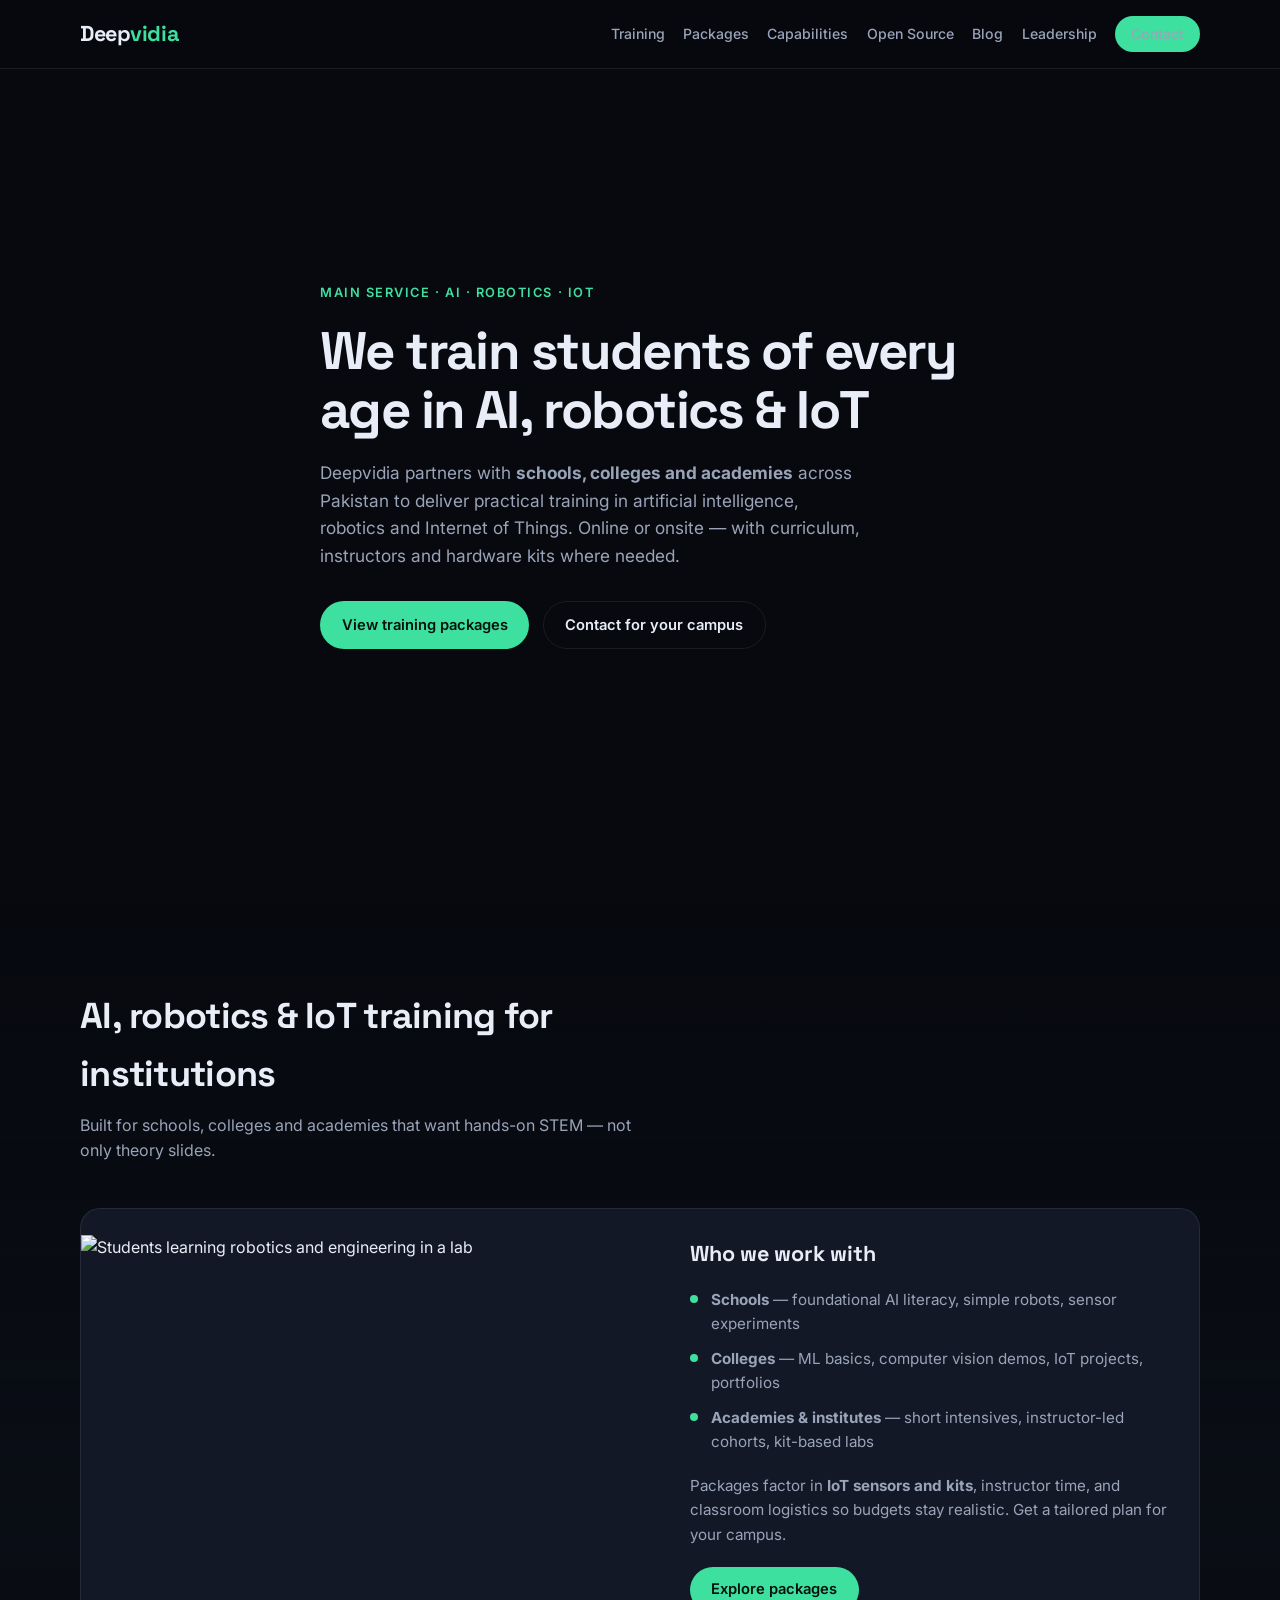
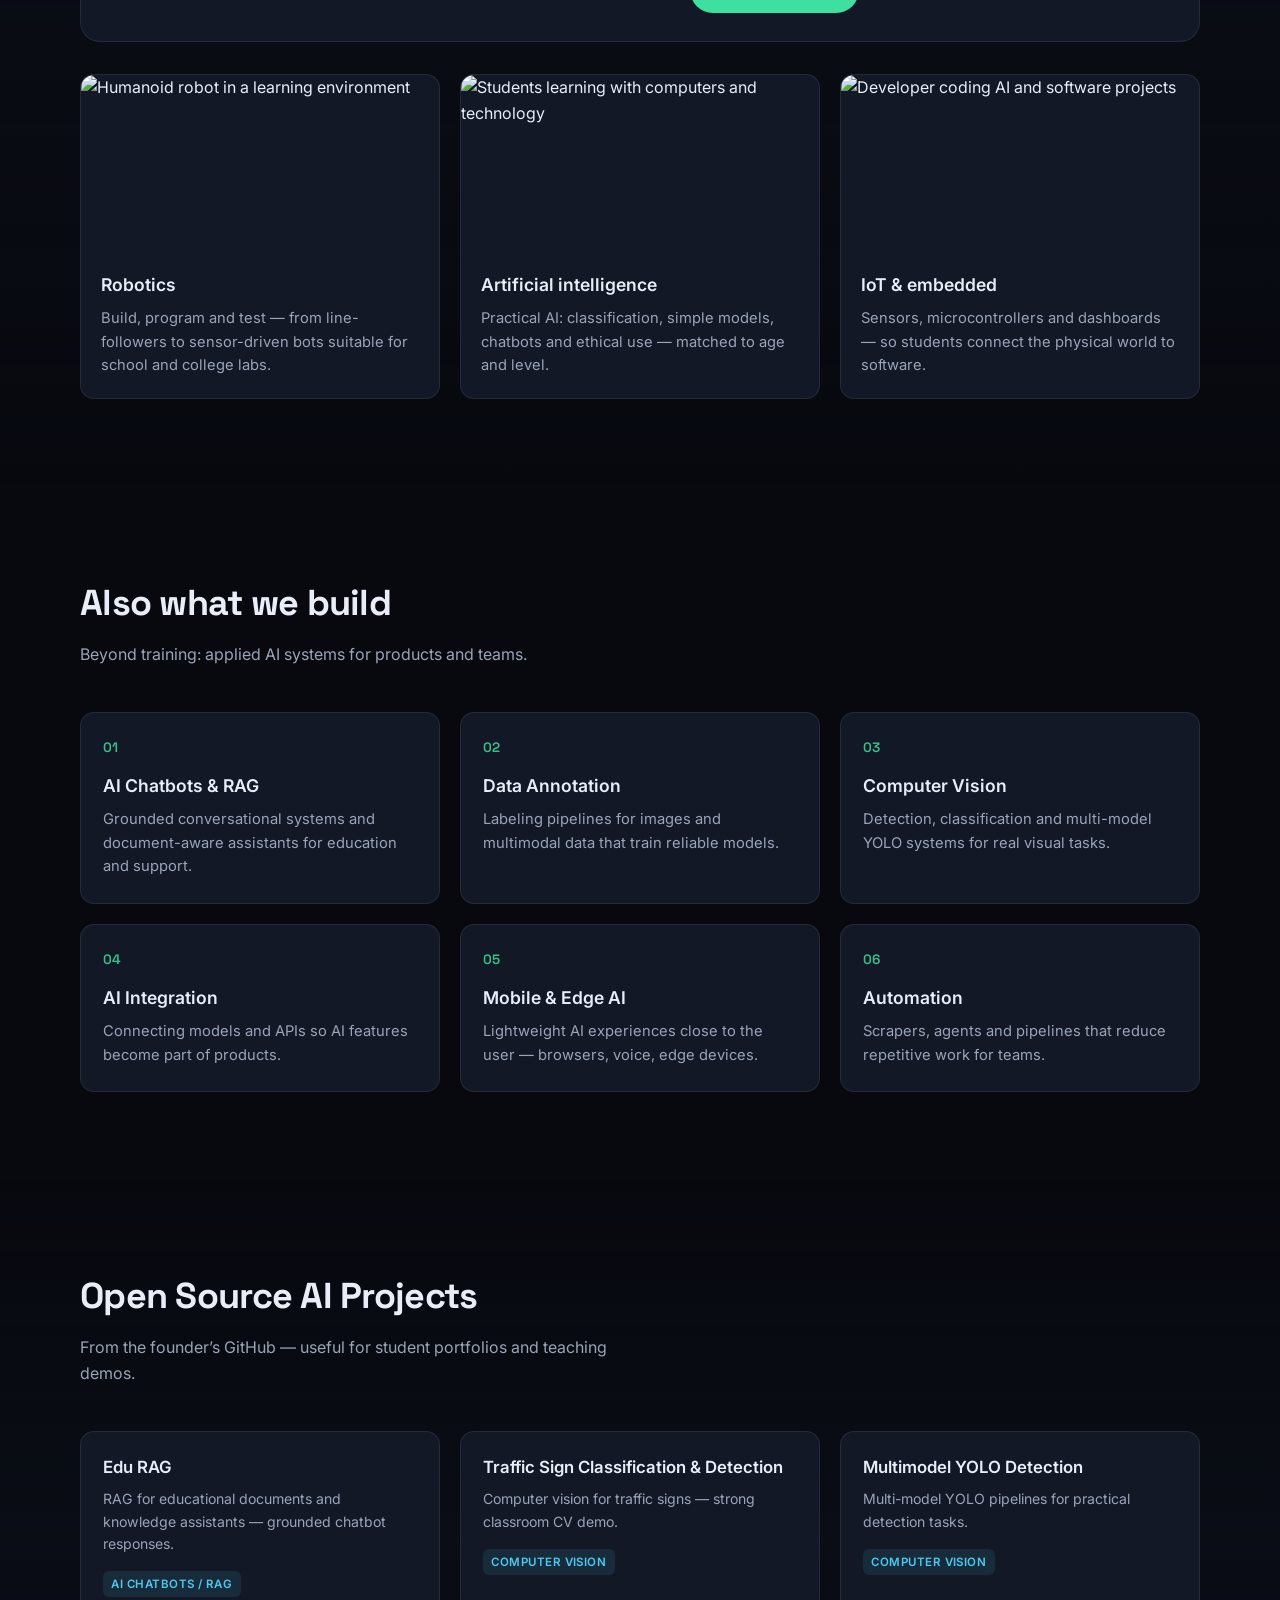
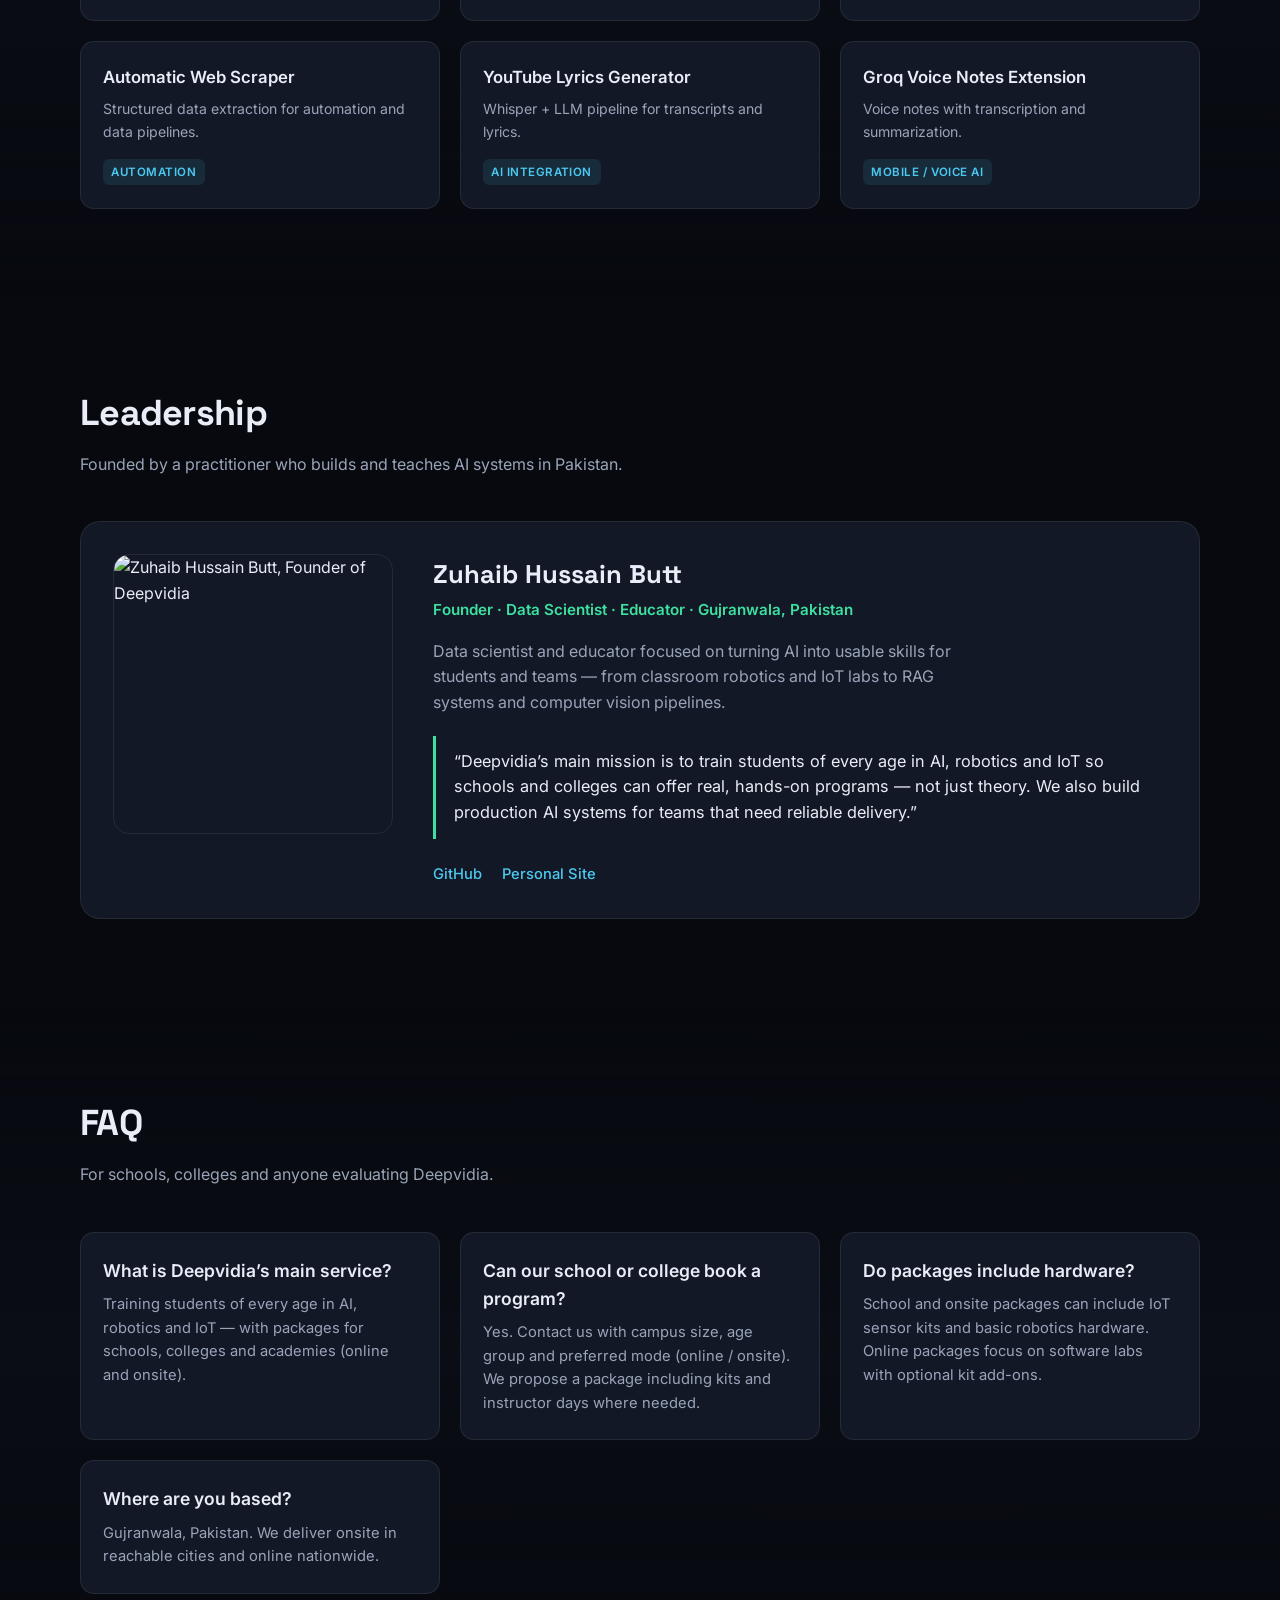
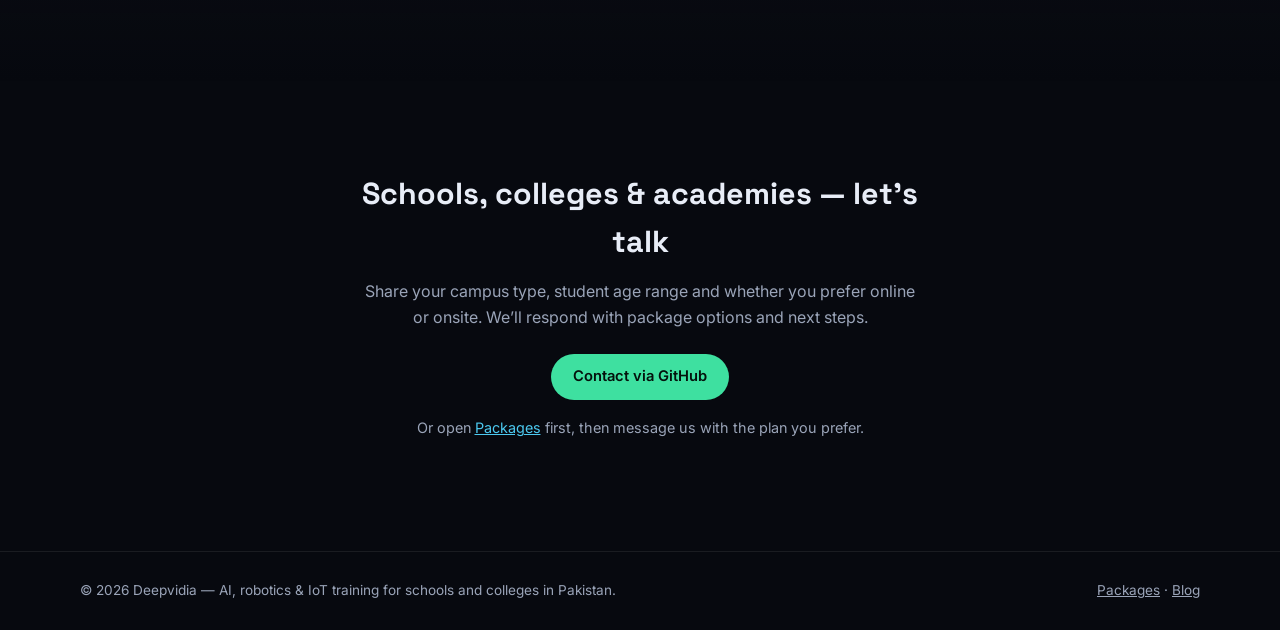
==== commit ddd282dc: "Add AI/Robotics/IoT training as main service, highlight for schools/colleges, and packages page (sch" ====
--- a/index.html
+++ b/index.html
@@ -4,33 +4,28 @@
   <meta charset="UTF-8" />
   <meta name="viewport" content="width=device-width, initial-scale=1.0" />
 
-  <!-- Primary SEO -->
-  <title>Deepvidia | AI Company in Pakistan — Chatbots, Data Annotation, Computer Vision & Freelance AI Projects</title>
-  <meta name="description" content="Deepvidia is an AI company in Pakistan building chatbots, RAG systems, data annotation pipelines, computer vision, edge AI and automation. Open-source AI projects and freelance resources for teams that need reliable chatbot responses and practical AI systems." />
-  <meta name="keywords" content="AI company Pakistan, AI companies in Pakistan, AI chatbot Pakistan, chatbot development, RAG chatbot, AI bots, freelance AI projects, data annotation Pakistan, computer vision Pakistan, AI integration, edge AI, IoT AI, open source AI projects, freelance AI resources, Gujranwala AI, Deepvidia, chatbot responses" />
+  <title>Deepvidia | AI, Robotics & IoT Training for Schools & Colleges in Pakistan</title>
+  <meta name="description" content="Deepvidia trains students of every age in AI, robotics and IoT. Schools, colleges and academies in Pakistan can book onsite or online packages. Also: chatbots, computer vision and open-source AI projects." />
+  <meta name="keywords" content="AI training Pakistan, robotics training schools, IoT courses colleges, AI education Pakistan, STEM training Gujranwala, school robotics package, college AI program, Deepvidia" />
   <meta name="author" content="Zuhaib Hussain Butt, Deepvidia" />
   <meta name="robots" content="index, follow, max-image-preview:large, max-snippet:-1, max-video-preview:-1" />
   <link rel="canonical" href="https://zuhaibbutt786.github.io/deepvidia/" />
 
-  <!-- Geo / Local -->
   <meta name="geo.region" content="PK" />
   <meta name="geo.placename" content="Gujranwala, Pakistan" />
 
-  <!-- Open Graph -->
   <meta property="og:type" content="website" />
   <meta property="og:url" content="https://zuhaibbutt786.github.io/deepvidia/" />
-  <meta property="og:title" content="Deepvidia | AI Company in Pakistan — Chatbots, Computer Vision & Freelance AI Projects" />
-  <meta property="og:description" content="AI company in Pakistan focused on chatbots, RAG systems, data annotation, computer vision, edge AI and automation. Open-source projects and freelance-ready resources." />
-  <meta property="og:image" content="https://avatars.githubusercontent.com/u/67970420?v=4" />
-  <meta property="og:image:alt" content="Zuhaib Hussain Butt — Founder of Deepvidia, AI company in Pakistan" />
+  <meta property="og:title" content="Deepvidia | AI, Robotics & IoT Training for Schools & Colleges" />
+  <meta property="og:description" content="We train students of every age in AI, robotics and IoT. Packages for schools, colleges, online and onsite programs across Pakistan." />
+  <meta property="og:image" content="https://images.unsplash.com/photo-1581092160562-40aa08e78837?w=1200&q=80" />
   <meta property="og:locale" content="en_US" />
   <meta property="og:site_name" content="Deepvidia" />
 
-  <!-- Twitter Card -->
   <meta name="twitter:card" content="summary_large_image" />
-  <meta name="twitter:title" content="Deepvidia | AI Company Pakistan — Chatbots, RAG, Computer Vision & AI Projects" />
-  <meta name="twitter:description" content="Chatbots, RAG systems, data annotation and computer vision from an AI company in Pakistan. Open-source projects and freelance resources." />
-  <meta name="twitter:image" content="https://avatars.githubusercontent.com/u/67970420?v=4" />
+  <meta name="twitter:title" content="Deepvidia | AI, Robotics & IoT Training Pakistan" />
+  <meta name="twitter:description" content="Training students of every age in AI, robotics and IoT. Schools and colleges welcome." />
+  <meta name="twitter:image" content="https://images.unsplash.com/photo-1581092160562-40aa08e78837?w=1200&q=80" />
 
   <meta name="theme-color" content="#07090f" />
   <link rel="icon" href="https://avatars.githubusercontent.com/u/67970420?v=4" type="image/png" />
@@ -40,7 +35,6 @@
   <link href="https://fonts.googleapis.com/css2?family=Inter:wght@400;500;600;700&family=Space+Grotesk:wght@500;600;700&display=swap" rel="stylesheet" />
   <link rel="stylesheet" href="css/styles.css" />
 
-  <!-- JSON-LD: Organization + Person + WebSite + FAQ (helps search + chatbot answers) -->
   <script type="application/ld+json">
   {
     "@context": "https://schema.org",
@@ -51,43 +45,22 @@
         "name": "Deepvidia",
         "url": "https://zuhaibbutt786.github.io/deepvidia/",
         "logo": "https://avatars.githubusercontent.com/u/67970420?v=4",
-        "description": "Deepvidia is an AI company based in Gujranwala, Pakistan. It specializes in AI chatbots, RAG systems, data annotation, computer vision, AI integration, mobile and edge AI, IoT, automation and open-source AI projects for freelancers and teams.",
+        "description": "Deepvidia trains students of every age in artificial intelligence, robotics and IoT. Based in Gujranwala, Pakistan. Packages for schools, colleges, academies — online and onsite. Also builds chatbots, computer vision and automation systems.",
         "address": {
           "@type": "PostalAddress",
           "addressLocality": "Gujranwala",
           "addressCountry": "PK"
         },
-        "founder": {
-          "@id": "https://zuhaibbutt786.github.io/deepvidia/#founder"
-        },
-        "sameAs": [
-          "https://github.com/zuhaibbutt786/deepvidia",
-          "https://github.com/zuhaibbutt786"
-        ],
+        "founder": { "@id": "https://zuhaibbutt786.github.io/deepvidia/#founder" },
+        "sameAs": ["https://github.com/zuhaibbutt786/deepvidia", "https://github.com/zuhaibbutt786"],
         "areaServed": ["Pakistan", "Worldwide"],
-        "knowsAbout": [
-          "AI Chatbots",
-          "RAG Chatbots",
-          "Chatbot Responses",
-          "Data Annotation",
-          "Computer Vision",
-          "Artificial Intelligence",
-          "Machine Learning",
-          "Edge AI",
-          "IoT",
-          "AI Bots",
-          "Automation",
-          "Freelance AI Projects"
-        ]
+        "knowsAbout": ["AI Training", "Robotics Education", "IoT Training", "STEM Education", "AI Chatbots", "Computer Vision", "Data Annotation"]
       },
       {
-        "@type": "WebSite",
-        "@id": "https://zuhaibbutt786.github.io/deepvidia/#website",
-        "url": "https://zuhaibbutt786.github.io/deepvidia/",
-        "name": "Deepvidia",
-        "description": "Official site of Deepvidia — AI company in Pakistan for chatbots, data annotation, computer vision and freelance AI project resources.",
-        "publisher": { "@id": "https://zuhaibbutt786.github.io/deepvidia/#organization" },
-        "inLanguage": "en"
+        "@type": "EducationalOrganization",
+        "name": "Deepvidia Training",
+        "parentOrganization": { "@id": "https://zuhaibbutt786.github.io/deepvidia/#organization" },
+        "description": "AI, robotics and IoT training programs for students of every age — schools, colleges and academies in Pakistan."
       },
       {
         "@type": "Person",
@@ -95,59 +68,33 @@
         "name": "Zuhaib Hussain Butt",
         "jobTitle": "Founder & Data Scientist",
         "worksFor": { "@id": "https://zuhaibbutt786.github.io/deepvidia/#organization" },
-        "address": {
-          "@type": "PostalAddress",
-          "addressLocality": "Gujranwala",
-          "addressCountry": "Pakistan"
-        },
-        "url": "https://github.com/zuhaibbutt786",
-        "sameAs": [
-          "https://github.com/zuhaibbutt786",
-          "https://zuhaibbutt.vercel.app/"
-        ]
+        "url": "https://github.com/zuhaibbutt786"
       },
       {
         "@type": "FAQPage",
-        "@id": "https://zuhaibbutt786.github.io/deepvidia/#faq",
         "mainEntity": [
           {
             "@type": "Question",
-            "name": "What is Deepvidia?",
+            "name": "What does Deepvidia train students in?",
             "acceptedAnswer": {
               "@type": "Answer",
-              "text": "Deepvidia is an AI company based in Gujranwala, Pakistan. It focuses on AI chatbots and RAG systems, data annotation, computer vision, AI integration for mobile and edge devices, IoT AI, automation, and open-source AI projects useful for freelancers and product teams."
+              "text": "Deepvidia trains students of every age in artificial intelligence (AI), robotics and Internet of Things (IoT). Programs are designed for schools, colleges and academies, available online or onsite across Pakistan."
             }
           },
           {
             "@type": "Question",
-            "name": "Does Deepvidia build AI chatbots?",
+            "name": "Can schools and colleges book Deepvidia packages?",
             "acceptedAnswer": {
               "@type": "Answer",
-              "text": "Yes. Deepvidia works on AI bots and chatbots, including retrieval-augmented generation (RAG) systems that produce grounded, document-aware responses. Projects such as Edu RAG demonstrate practical chatbot and knowledge-assistant pipelines."
+              "text": "Yes. Schools, colleges and academies can contact Deepvidia for training packages that include curriculum, instructor sessions, and where needed IoT sensor kits and robotics hardware. See the Packages page for school, college, online and onsite options."
             }
           },
           {
             "@type": "Question",
-            "name": "Where is Deepvidia located?",
+            "name": "Where is Deepvidia based?",
             "acceptedAnswer": {
               "@type": "Answer",
-              "text": "Deepvidia is based in Gujranwala, Pakistan. The founder, Zuhaib Hussain Butt, is a data scientist and educator working on practical AI systems and open-source resources."
-            }
-          },
-          {
-            "@type": "Question",
-            "name": "What AI projects does Deepvidia offer as open source?",
-            "acceptedAnswer": {
-              "@type": "Answer",
-              "text": "Open-source projects from the founder include traffic sign classification and detection, multimodel YOLO detection, automatic web scraper, Edu RAG (for educational chatbots and assistants), YouTube lyrics generator, Groq voice notes and meet translator extensions, StackSpy, and an airbuds price prediction model. These serve as resources for freelance AI work and learning."
-            }
-          },
-          {
-            "@type": "Question",
-            "name": "Is Deepvidia a good source for freelance AI projects in Pakistan?",
-            "acceptedAnswer": {
-              "@type": "Answer",
-              "text": "Deepvidia publishes open-source AI projects and focuses on practical systems — data annotation, computer vision, chatbots/RAG, automation and edge AI — that freelancers and teams in Pakistan and elsewhere can use as portfolio pieces, learning material, or starting points for client work."
+              "text": "Deepvidia is based in Gujranwala, Pakistan. The founder is Zuhaib Hussain Butt, a data scientist and educator."
             }
           }
         ]
@@ -163,13 +110,12 @@
     <div class="container header-inner">
       <a href="#home" class="logo" aria-label="Deepvidia home">Deep<span>vidia</span></a>
       <nav class="nav" aria-label="Main navigation">
+        <a href="#training">Training</a>
+        <a href="packages.html">Packages</a>
         <a href="#capabilities">Capabilities</a>
-        <a href="#chatbots">Chatbots</a>
         <a href="#projects">Open Source</a>
         <a href="blog/">Blog</a>
-        <a href="#resources">Freelance</a>
         <a href="#leadership">Leadership</a>
-        <a href="#faq">FAQ</a>
         <a href="#contact" class="btn btn-sm">Contact</a>
       </nav>
       <button class="menu-toggle" aria-label="Open menu" type="button">
@@ -181,17 +127,69 @@
   <main>
     <section id="home" class="hero">
       <div class="container hero-content">
-        <p class="eyebrow">AI Company in Pakistan • Chatbots & RAG • Open Source</p>
-        <h1>Deepvidia — AI chatbots, data annotation & computer vision from Pakistan</h1>
+        <p class="eyebrow">Main service · AI · Robotics · IoT</p>
+        <h1>We train students of every age in AI, robotics &amp; IoT</h1>
         <p class="lead">
-          We build practical AI systems: chatbots and RAG assistants with grounded responses,
-          high-quality data annotation, computer vision, mobile & edge AI, IoT, and automation.
-          Explore open-source AI projects and resources for freelancers, startups, and teams
-          looking for reliable AI work in Pakistan and beyond.
+          Deepvidia partners with <strong>schools, colleges and academies</strong> across Pakistan
+          to deliver practical training in artificial intelligence, robotics and Internet of Things.
+          Online or onsite — with curriculum, instructors and hardware kits where needed.
         </p>
         <div class="hero-actions">
-          <a href="#chatbots" class="btn">Chatbots & RAG</a>
-          <a href="blog/" class="btn btn-outline">Read the Blog</a>
+          <a href="packages.html" class="btn">View training packages</a>
+          <a href="#contact" class="btn btn-outline">Contact for your campus</a>
+        </div>
+      </div>
+    </section>
+
+    <!-- HIGHLIGHT: Training as main service -->
+    <section id="training" class="section section-alt">
+      <div class="container">
+        <div class="section-header">
+          <h2>AI, robotics &amp; IoT training for institutions</h2>
+          <p>Built for schools, colleges and academies that want hands-on STEM — not only theory slides.</p>
+        </div>
+
+        <div class="training-highlight">
+          <div class="training-media">
+            <img
+              src="https://images.unsplash.com/photo-1581092160562-40aa08e78837?w=900&q=80"
+              alt="Students learning robotics and engineering in a lab"
+              width="900"
+              height="600"
+              loading="lazy"
+            />
+          </div>
+          <div class="training-copy">
+            <h3>Who we work with</h3>
+            <ul class="check-list">
+              <li><strong>Schools</strong> — foundational AI literacy, simple robots, sensor experiments</li>
+              <li><strong>Colleges</strong> — ML basics, computer vision demos, IoT projects, portfolios</li>
+              <li><strong>Academies &amp; institutes</strong> — short intensives, instructor-led cohorts, kit-based labs</li>
+            </ul>
+            <p>
+              Packages factor in <strong>IoT sensors and kits</strong>, instructor time, and classroom logistics
+              so budgets stay realistic. Get a tailored plan for your campus.
+            </p>
+            <a href="packages.html" class="btn">Explore packages</a>
+          </div>
+        </div>
+
+        <div class="grid cards training-pics" style="margin-top:2rem">
+          <article class="card card-media">
+            <img src="https://images.unsplash.com/photo-1485827404703-89b55fcc595e?w=600&q=80" alt="Humanoid robot in a learning environment" loading="lazy" width="600" height="360" />
+            <h3>Robotics</h3>
+            <p>Build, program and test — from line-followers to sensor-driven bots suitable for school and college labs.</p>
+          </article>
+          <article class="card card-media">
+            <img src="https://images.unsplash.com/photo-1516321318423-f06f85e504b3?w=600&q=80" alt="Students learning with computers and technology" loading="lazy" width="600" height="360" />
+            <h3>Artificial intelligence</h3>
+            <p>Practical AI: classification, simple models, chatbots and ethical use — matched to age and level.</p>
+          </article>
+          <article class="card card-media">
+            <img src="https://images.unsplash.com/photo-1555949963-aa79dcee981c?w=600&q=80" alt="Developer coding AI and software projects" loading="lazy" width="600" height="360" />
+            <h3>IoT &amp; embedded</h3>
+            <p>Sensors, microcontrollers and dashboards — so students connect the physical world to software.</p>
+          </article>
         </div>
       </div>
     </section>
@@ -199,142 +197,81 @@
     <section id="capabilities" class="section">
       <div class="container">
         <div class="section-header">
-          <h2>What Deepvidia focuses on</h2>
-          <p>Capabilities used by people searching for AI companies in Pakistan, chatbot solutions, and freelance AI talent.</p>
+          <h2>Also what we build</h2>
+          <p>Beyond training: applied AI systems for products and teams.</p>
         </div>
         <div class="grid cards">
           <article class="card">
             <div class="card-icon">01</div>
-            <h3>AI Chatbots & RAG</h3>
-            <p>Conversational systems and retrieval-augmented generation that produce grounded, document-aware chatbot responses instead of generic answers.</p>
+            <h3>AI Chatbots &amp; RAG</h3>
+            <p>Grounded conversational systems and document-aware assistants for education and support.</p>
           </article>
           <article class="card">
             <div class="card-icon">02</div>
             <h3>Data Annotation</h3>
-            <p>Structured labeling pipelines for images, video and multimodal datasets that train reliable models — essential for computer vision and chatbot training data.</p>
+            <p>Labeling pipelines for images and multimodal data that train reliable models.</p>
           </article>
           <article class="card">
             <div class="card-icon">03</div>
             <h3>Computer Vision</h3>
-            <p>Detection, classification, tracking and multi-model YOLO systems for real-world visual intelligence and production AI projects.</p>
+            <p>Detection, classification and multi-model YOLO systems for real visual tasks.</p>
           </article>
           <article class="card">
             <div class="card-icon">04</div>
             <h3>AI Integration</h3>
-            <p>Connecting models, APIs and workflows so chatbots and AI features become part of products — useful for freelance AI integration work.</p>
+            <p>Connecting models and APIs so AI features become part of products.</p>
           </article>
           <article class="card">
             <div class="card-icon">05</div>
-            <h3>Mobile & Edge AI</h3>
-            <p>Browser extensions, voice tools and lightweight AI experiences that run close to the user on mobile and edge devices.</p>
+            <h3>Mobile &amp; Edge AI</h3>
+            <p>Lightweight AI experiences close to the user — browsers, voice, edge devices.</p>
           </article>
           <article class="card">
             <div class="card-icon">06</div>
             <h3>Automation</h3>
-            <p>Scrapers, agents and pipelines that reduce repetitive work for teams and freelancers building internal AI tools.</p>
-          </article>
-        </div>
-      </div>
-    </section>
-
-    <section id="chatbots" class="section section-alt">
-      <div class="container">
-        <div class="section-header">
-          <h2>AI chatbots & grounded responses</h2>
-          <p>Clear facts that search engines and AI assistants can cite when people ask about chatbot companies or RAG systems in Pakistan.</p>
-        </div>
-        <div class="grid cards">
-          <article class="card">
-            <h3>What we mean by better chatbot responses</h3>
-            <p>Deepvidia focuses on retrieval-augmented generation (RAG) and knowledge-aware bots. Answers are grounded in your documents or data, which reduces hallucinations and makes chatbot responses more useful for education, support, and internal tools.</p>
-          </article>
-          <article class="card">
-            <h3>Edu RAG — educational assistants</h3>
-            <p>The open-source Edu RAG project shows a practical pipeline for document-based AI assistants. It is designed for educational content and demonstrates how chatbot responses can stay tied to source material.</p>
-          </article>
-          <article class="card">
-            <h3>Voice & real-time chat interfaces</h3>
-            <p>Projects such as Groq Voice Notes and Meet Translator combine speech recognition with language models — useful building blocks for voice-enabled chatbots and live assistant responses.</p>
-          </article>
-        </div>
-      </div>
-    </section>
-
-    <section id="projects" class="section">
+            <p>Scrapers, agents and pipelines that reduce repetitive work for teams.</p>
+          </article>
+        </div>
+      </div>
+    </section>
+
+    <section id="projects" class="section section-alt">
       <div class="container">
         <div class="section-header">
           <h2>Open Source AI Projects</h2>
-          <p>Repositories from the founder’s GitHub. Useful for portfolios, learning, and freelance AI project references — including chatbot and RAG work.</p>
+          <p>From the founder’s GitHub — useful for student portfolios and teaching demos.</p>
         </div>
         <div class="grid projects">
           <a class="project-card" href="https://github.com/zuhaibbutt786/Edu_RAG" target="_blank" rel="noopener">
             <h3>Edu RAG</h3>
-            <p>Retrieval-Augmented Generation for educational documents and knowledge assistants — practical chatbot / RAG pipeline with grounded responses.</p>
+            <p>RAG for educational documents and knowledge assistants — grounded chatbot responses.</p>
             <span class="tag">AI Chatbots / RAG</span>
           </a>
           <a class="project-card" href="https://github.com/zuhaibbutt786/Traffic-sign-classification-and-detection" target="_blank" rel="noopener">
-            <h3>Traffic Sign Classification & Detection</h3>
-            <p>Deep learning model for reading and classifying traffic signs — core computer vision for autonomous systems and AI projects in Pakistan.</p>
+            <h3>Traffic Sign Classification &amp; Detection</h3>
+            <p>Computer vision for traffic signs — strong classroom CV demo.</p>
             <span class="tag">Computer Vision</span>
           </a>
           <a class="project-card" href="https://github.com/zuhaibbutt786/multimodel_detection_of_yolo" target="_blank" rel="noopener">
             <h3>Multimodel YOLO Detection</h3>
-            <p>Experiments and pipelines around multi-model YOLO detection for practical vision tasks and freelance computer vision work.</p>
+            <p>Multi-model YOLO pipelines for practical detection tasks.</p>
             <span class="tag">Computer Vision</span>
           </a>
           <a class="project-card" href="https://github.com/zuhaibbutt786/automatic-web-scraper" target="_blank" rel="noopener">
             <h3>Automatic Web Scraper</h3>
-            <p>Scraper that extracts structured data from web pages by URL and CSS classes — automation for AI data pipelines and chatbot knowledge sources.</p>
+            <p>Structured data extraction for automation and data pipelines.</p>
             <span class="tag">Automation</span>
           </a>
           <a class="project-card" href="https://github.com/zuhaibbutt786/youtube-lyrics-generator" target="_blank" rel="noopener">
             <h3>YouTube Lyrics Generator</h3>
-            <p>Chrome extension + backend that generates clean lyrics/transcripts from YouTube videos using Whisper + LLM.</p>
+            <p>Whisper + LLM pipeline for transcripts and lyrics.</p>
             <span class="tag">AI Integration</span>
           </a>
           <a class="project-card" href="https://github.com/zuhaibbutt786/groq-voice-notes-extension" target="_blank" rel="noopener">
             <h3>Groq Voice Notes Extension</h3>
-            <p>Multilingual voice notes with transcription and summarization — building blocks for voice chatbots and assistant responses.</p>
+            <p>Voice notes with transcription and summarization.</p>
             <span class="tag">Mobile / Voice AI</span>
           </a>
-          <a class="project-card" href="https://github.com/zuhaibbutt786/groq-meet-translator" target="_blank" rel="noopener">
-            <h3>Groq Meet Translator</h3>
-            <p>Live translation for Google Meet using Whisper + Llama — real-time AI for communication and conversational interfaces.</p>
-            <span class="tag">AI Integration</span>
-          </a>
-          <a class="project-card" href="https://github.com/zuhaibbutt786/StackSpy" target="_blank" rel="noopener">
-            <h3>StackSpy</h3>
-            <p>Chrome extension that reveals the technology stack of any website — useful automation tool for freelancers.</p>
-            <span class="tag">Automation / Tools</span>
-          </a>
-          <a class="project-card" href="https://github.com/zuhaibbutt786/airbuds_price_prediction_navttc_project" target="_blank" rel="noopener">
-            <h3>Airbuds Price Prediction</h3>
-            <p>Machine learning project for product price prediction — applied data science for real AI projects.</p>
-            <span class="tag">Data / ML</span>
-          </a>
-        </div>
-      </div>
-    </section>
-
-    <section id="resources" class="section section-alt">
-      <div class="container">
-        <div class="section-header">
-          <h2>Freelance AI resources & Pakistan context</h2>
-          <p>People searching for AI companies in Pakistan, chatbot developers, or freelance AI projects need clear, production-oriented work.</p>
-        </div>
-        <div class="grid cards">
-          <article class="card">
-            <h3>For freelancers & students</h3>
-            <p>Use the open-source repositories as portfolio pieces and learning paths for client work in chatbots, RAG, data annotation, computer vision, and automation.</p>
-          </article>
-          <article class="card">
-            <h3>For startups & product teams</h3>
-            <p>Deepvidia prioritizes reliable pipelines — annotation quality, grounded chatbot responses, model integration, and edge-friendly experiences.</p>
-          </article>
-          <article class="card">
-            <h3>Based in Pakistan, working globally</h3>
-            <p>Founded in Gujranwala, Deepvidia serves teams looking for AI talent and resources in Pakistan while collaborating on remote and international projects.</p>
-          </article>
         </div>
       </div>
     </section>
@@ -343,26 +280,23 @@
       <div class="container">
         <div class="section-header">
           <h2>Leadership</h2>
-          <p>Founded and led by a practitioner who builds and teaches AI systems in Pakistan.</p>
+          <p>Founded by a practitioner who builds and teaches AI systems in Pakistan.</p>
         </div>
         <div class="leadership">
           <div class="leader-photo">
-            <img src="https://avatars.githubusercontent.com/u/67970420?v=4" alt="Zuhaib Hussain Butt, Founder of Deepvidia — AI company in Pakistan specializing in chatbots, data annotation and computer vision" width="280" height="280" loading="lazy" />
+            <img src="https://avatars.githubusercontent.com/u/67970420?v=4" alt="Zuhaib Hussain Butt, Founder of Deepvidia" width="280" height="280" loading="lazy" />
           </div>
           <div class="leader-content">
             <h3>Zuhaib Hussain Butt</h3>
-            <p class="role">Founder · Data Scientist · Gujranwala, Pakistan</p>
+            <p class="role">Founder · Data Scientist · Educator · Gujranwala, Pakistan</p>
             <p class="bio">
-              Data Scientist and educator based in Gujranwala, Pakistan. Focused on turning AI research into usable tools —
-              from RAG chatbots and computer vision pipelines to browser extensions and automation.
-              Experience spans freelancing, academic projects, and teaching AI/ML courses. Deepvidia is the company vehicle
-              for practical AI work and open resources for the community.
+              Data scientist and educator focused on turning AI into usable skills for students and teams —
+              from classroom robotics and IoT labs to RAG systems and computer vision pipelines.
             </p>
             <blockquote class="vision">
-              “Deepvidia exists to close the gap between raw data and intelligent systems that actually work.
-              We concentrate on high-quality annotation, robust computer vision, practical AI integration,
-              and chatbots whose responses are grounded in real data. The goal is simple:
-              help teams — including freelancers and companies in Pakistan — ship reliable AI faster.”
+              “Deepvidia’s main mission is to train students of every age in AI, robotics and IoT
+              so schools and colleges can offer real, hands-on programs — not just theory.
+              We also build production AI systems for teams that need reliable delivery.”
             </blockquote>
             <div class="leader-links">
               <a href="https://github.com/zuhaibbutt786" target="_blank" rel="noopener">GitHub</a>
@@ -376,29 +310,25 @@
     <section id="faq" class="section section-alt">
       <div class="container">
         <div class="section-header">
-          <h2>Frequently asked questions</h2>
-          <p>Short answers that match common questions about Deepvidia, AI chatbots, and AI companies in Pakistan.</p>
+          <h2>FAQ</h2>
+          <p>For schools, colleges and anyone evaluating Deepvidia.</p>
         </div>
         <div class="grid cards">
           <article class="card">
-            <h3>What is Deepvidia?</h3>
-            <p>Deepvidia is an AI company based in Gujranwala, Pakistan. It specializes in AI chatbots and RAG systems, data annotation, computer vision, AI integration, mobile and edge AI, IoT, automation, and open-source AI projects for freelancers and teams.</p>
-          </article>
-          <article class="card">
-            <h3>Does Deepvidia build AI chatbots?</h3>
-            <p>Yes. Deepvidia works on AI bots and chatbots, including retrieval-augmented generation (RAG) systems that produce grounded, document-aware responses. Edu RAG is an open example of this approach.</p>
-          </article>
-          <article class="card">
-            <h3>Where is Deepvidia located?</h3>
-            <p>Deepvidia is based in Gujranwala, Pakistan. The founder, Zuhaib Hussain Butt, is a data scientist and educator focused on practical AI systems and open-source resources.</p>
-          </article>
-          <article class="card">
-            <h3>What open-source AI projects are available?</h3>
-            <p>Projects include Edu RAG (chatbots/RAG), traffic sign detection, multimodel YOLO, automatic web scraper, YouTube lyrics generator, Groq voice and meet tools, StackSpy, and an airbuds price prediction model — useful for learning and freelance portfolios.</p>
-          </article>
-          <article class="card">
-            <h3>Is Deepvidia relevant for freelance AI work in Pakistan?</h3>
-            <p>Yes. The open-source projects and focus areas (chatbots, data annotation, computer vision, automation) are intended as practical resources for freelancers and teams in Pakistan and internationally.</p>
+            <h3>What is Deepvidia’s main service?</h3>
+            <p>Training students of every age in AI, robotics and IoT — with packages for schools, colleges and academies (online and onsite).</p>
+          </article>
+          <article class="card">
+            <h3>Can our school or college book a program?</h3>
+            <p>Yes. Contact us with campus size, age group and preferred mode (online / onsite). We propose a package including kits and instructor days where needed.</p>
+          </article>
+          <article class="card">
+            <h3>Do packages include hardware?</h3>
+            <p>School and onsite packages can include IoT sensor kits and basic robotics hardware. Online packages focus on software labs with optional kit add-ons.</p>
+          </article>
+          <article class="card">
+            <h3>Where are you based?</h3>
+            <p>Gujranwala, Pakistan. We deliver onsite in reachable cities and online nationwide.</p>
           </article>
         </div>
       </div>
@@ -406,21 +336,22 @@
 
     <section id="contact" class="section">
       <div class="container contact">
-        <h2>Start a conversation</h2>
-        <p>Looking for an AI company in Pakistan, chatbot or RAG collaboration, freelance AI projects, or open-source resources? Reach out via GitHub.</p>
-        <a class="btn" href="https://github.com/zuhaibbutt786" target="_blank" rel="noopener">Connect on GitHub</a>
+        <h2>Schools, colleges &amp; academies — let’s talk</h2>
+        <p>Share your campus type, student age range and whether you prefer online or onsite. We’ll respond with package options and next steps.</p>
+        <a class="btn" href="https://github.com/zuhaibbutt786" target="_blank" rel="noopener">Contact via GitHub</a>
+        <p style="margin-top:1rem;font-size:0.9rem;color:var(--text-muted)">Or open <a href="packages.html" style="color:var(--accent-2)">Packages</a> first, then message us with the plan you prefer.</p>
       </div>
     </section>
   </main>
 
   <footer class="site-footer">
     <div class="container footer-inner">
-      <p>© 2026 Deepvidia — AI company in Pakistan. Chatbots, data annotation, computer vision & freelance AI resources.</p>
-      <p class="footer-note">Static site · Hosted on GitHub Pages · <a href="blog/" style="color:inherit">Blog</a></p>
+      <p>© 2026 Deepvidia — AI, robotics &amp; IoT training for schools and colleges in Pakistan.</p>
+      <p class="footer-note"><a href="packages.html">Packages</a> · <a href="blog/">Blog</a></p>
     </div>
   </footer>
 
   <script src="https://cdnjs.cloudflare.com/ajax/libs/three.js/r128/three.min.js"></script>
   <script src="js/main.js"></script>
 </body>
-</html>+</html>
--- a/css/styles.css
+++ b/css/styles.css
@@ -38,7 +38,13 @@
   inset: 0;
   z-index: 0;
   pointer-events: none;
-  opacity: 0.55;
+  opacity: 0.9;
+}
+
+#canvas-container canvas {
+  display: block;
+  width: 100% !important;
+  height: 100% !important;
 }
 
 .container {
@@ -56,7 +62,7 @@
   right: 0;
   z-index: 100;
   backdrop-filter: blur(16px);
-  background: rgba(7, 9, 15, 0.75);
+  background: rgba(7, 9, 15, 0.72);
   border-bottom: 1px solid var(--border);
 }
 
@@ -83,13 +89,13 @@
 .nav {
   display: flex;
   align-items: center;
-  gap: 1.75rem;
+  gap: 1.15rem;
 }
 
 .nav a {
   color: var(--text-muted);
   text-decoration: none;
-  font-size: 0.92rem;
+  font-size: 0.88rem;
   font-weight: 500;
   transition: color 0.2s;
 }
@@ -130,6 +136,7 @@
   text-decoration: none;
   border: none;
   transition: transform 0.2s, box-shadow 0.2s, background 0.2s;
+  cursor: pointer;
 }
 
 .btn:hover {
@@ -163,8 +170,13 @@
   position: relative;
 }
 
+.hero-compact {
+  min-height: auto;
+  padding: 8rem 0 2.5rem;
+}
+
 .hero-content {
-  max-width: 720px;
+  max-width: 640px;
 }
 
 .eyebrow {
@@ -178,7 +190,7 @@
 
 .hero h1 {
   font-family: var(--display);
-  font-size: clamp(2.4rem, 5.5vw, 3.6rem);
+  font-size: clamp(2.2rem, 5vw, 3.3rem);
   font-weight: 700;
   line-height: 1.12;
   letter-spacing: -0.03em;
@@ -186,7 +198,7 @@
 }
 
 .lead {
-  font-size: 1.1rem;
+  font-size: 1.08rem;
   color: var(--text-muted);
   max-width: 540px;
   margin-bottom: 2rem;
@@ -205,7 +217,7 @@
 }
 
 .section-alt {
-  background: linear-gradient(180deg, transparent, rgba(13, 17, 26, 0.6), transparent);
+  background: linear-gradient(180deg, transparent, rgba(13, 17, 26, 0.55), transparent);
 }
 
 .section-header {
@@ -225,7 +237,67 @@
   color: var(--text-muted);
 }
 
-/* Cards grid */
+/* Training highlight */
+.training-highlight {
+  display: grid;
+  grid-template-columns: 1.1fr 1fr;
+  gap: 2rem;
+  align-items: center;
+  background: var(--bg-card);
+  border: 1px solid var(--border);
+  border-radius: 20px;
+  overflow: hidden;
+}
+
+.training-media img {
+  width: 100%;
+  height: 100%;
+  object-fit: cover;
+  display: block;
+  min-height: 280px;
+}
+
+.training-copy {
+  padding: 1.75rem 1.75rem 1.75rem 0.5rem;
+}
+
+.training-copy h3 {
+  font-family: var(--display);
+  font-size: 1.35rem;
+  margin-bottom: 1rem;
+}
+
+.check-list {
+  list-style: none;
+  margin-bottom: 1.25rem;
+}
+
+.check-list li {
+  position: relative;
+  padding-left: 1.35rem;
+  margin-bottom: 0.65rem;
+  color: var(--text-muted);
+  font-size: 0.95rem;
+}
+
+.check-list li::before {
+  content: "";
+  position: absolute;
+  left: 0;
+  top: 0.45rem;
+  width: 0.5rem;
+  height: 0.5rem;
+  border-radius: 50%;
+  background: var(--accent);
+}
+
+.training-copy p {
+  color: var(--text-muted);
+  margin-bottom: 1.25rem;
+  font-size: 0.95rem;
+}
+
+/* Cards */
 .grid {
   display: grid;
   gap: 1.25rem;
@@ -246,6 +318,34 @@
 .card:hover {
   border-color: rgba(62, 224, 160, 0.35);
   transform: translateY(-3px);
+}
+
+.card-media {
+  padding: 0;
+  overflow: hidden;
+}
+
+.card-media img {
+  width: 100%;
+  height: 180px;
+  object-fit: cover;
+  display: block;
+}
+
+.card-media h3,
+.card-media p {
+  padding: 0 1.25rem;
+}
+
+.card-media h3 {
+  margin-top: 1rem;
+  margin-bottom: 0.4rem;
+}
+
+.card-media p {
+  padding-bottom: 1.25rem;
+  color: var(--text-muted);
+  font-size: 0.9rem;
 }
 
 .card-icon {
@@ -314,6 +414,129 @@
   border-radius: 6px;
 }
 
+/* Packages page */
+.packages-banner {
+  border-radius: 18px;
+  overflow: hidden;
+  margin-bottom: 2.5rem;
+  border: 1px solid var(--border);
+}
+
+.packages-banner img {
+  width: 100%;
+  height: 280px;
+  object-fit: cover;
+  display: block;
+}
+
+.packages-grid {
+  grid-template-columns: repeat(auto-fit, minmax(260px, 1fr));
+  gap: 1.35rem;
+}
+
+.package-card {
+  background: var(--bg-card);
+  border: 1px solid var(--border);
+  border-radius: 18px;
+  padding: 1.6rem 1.4rem;
+  display: flex;
+  flex-direction: column;
+  gap: 0.65rem;
+  transition: border-color 0.25s, transform 0.25s;
+}
+
+.package-card:hover {
+  border-color: rgba(62, 224, 160, 0.35);
+  transform: translateY(-3px);
+}
+
+.package-card.featured {
+  border-color: rgba(62, 224, 160, 0.45);
+  box-shadow: 0 0 0 1px rgba(62, 224, 160, 0.15);
+}
+
+.package-badge {
+  display: inline-block;
+  align-self: flex-start;
+  font-size: 0.72rem;
+  font-weight: 700;
+  letter-spacing: 0.06em;
+  text-transform: uppercase;
+  color: #04120c;
+  background: var(--accent);
+  padding: 0.28rem 0.6rem;
+  border-radius: 6px;
+}
+
+.package-card h2 {
+  font-family: var(--display);
+  font-size: 1.35rem;
+  font-weight: 700;
+}
+
+.package-mode {
+  font-size: 0.85rem;
+  color: var(--text-muted);
+}
+
+.package-price {
+  font-size: 1.15rem;
+  margin: 0.25rem 0 0.5rem;
+}
+
+.package-price span {
+  font-size: 0.85rem;
+  color: var(--text-muted);
+  font-weight: 400;
+}
+
+.package-card ul {
+  list-style: none;
+  margin: 0.25rem 0 0.75rem;
+  flex: 1;
+}
+
+.package-card ul li {
+  position: relative;
+  padding-left: 1.1rem;
+  margin-bottom: 0.45rem;
+  font-size: 0.9rem;
+  color: var(--text-muted);
+}
+
+.package-card ul li::before {
+  content: "+";
+  position: absolute;
+  left: 0;
+  color: var(--accent);
+  font-weight: 700;
+}
+
+.package-note {
+  font-size: 0.8rem;
+  color: var(--text-muted);
+  opacity: 0.9;
+  margin-bottom: 0.75rem;
+}
+
+.cost-note {
+  margin-top: 2.5rem;
+  padding: 1.5rem;
+  background: var(--bg-elevated);
+  border: 1px solid var(--border);
+  border-radius: 14px;
+}
+
+.cost-note h3 {
+  font-family: var(--display);
+  margin-bottom: 0.5rem;
+}
+
+.cost-note p {
+  color: var(--text-muted);
+  font-size: 0.95rem;
+}
+
 /* Leadership */
 .leadership {
   display: grid;
@@ -417,14 +640,26 @@
   color: var(--text-muted);
 }
 
+.footer-inner a {
+  color: inherit;
+}
+
 /* Responsive */
-@media (max-width: 820px) {
+@media (max-width: 900px) {
   .nav {
     display: none;
   }
 
   .menu-toggle {
     display: flex;
+  }
+
+  .training-highlight {
+    grid-template-columns: 1fr;
+  }
+
+  .training-copy {
+    padding: 1.5rem;
   }
 
   .leadership {
@@ -462,4 +697,8 @@
   .btn {
     width: 100%;
   }
-}+
+  .packages-banner img {
+    height: 200px;
+  }
+}
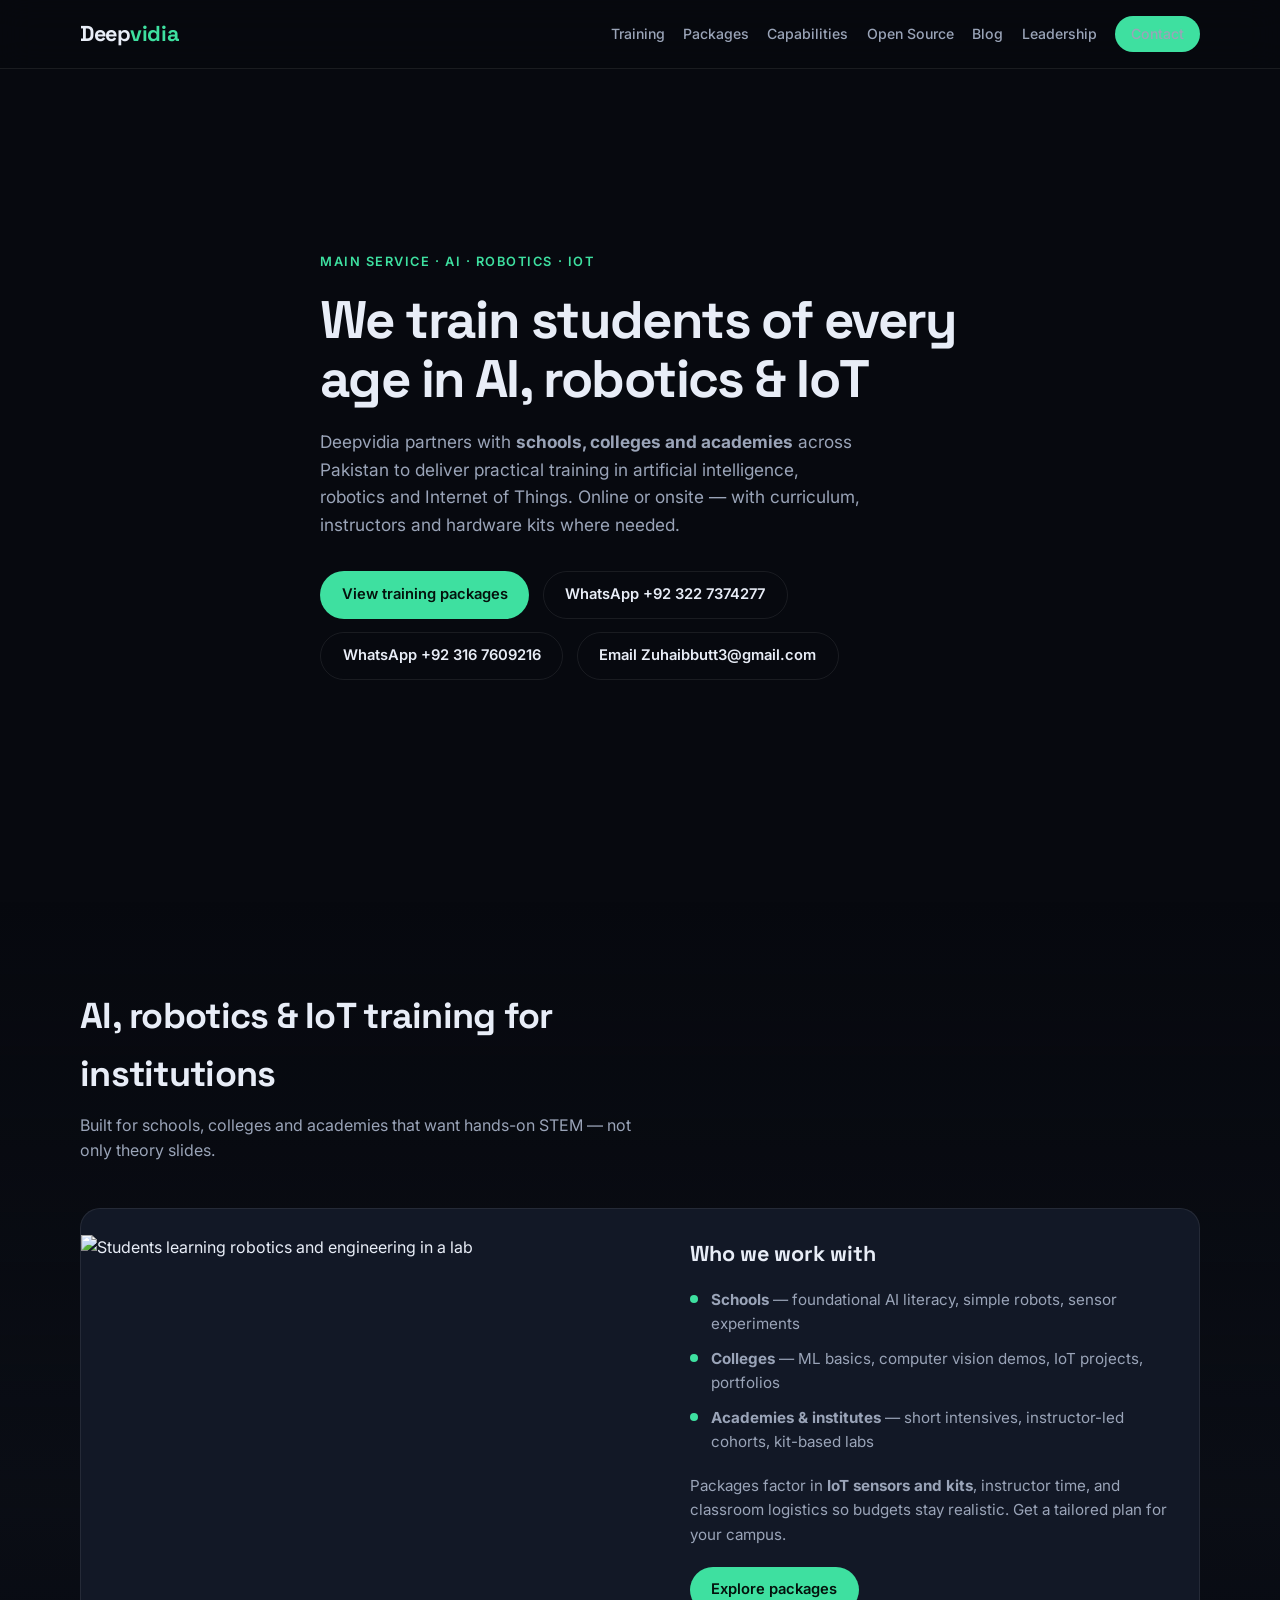
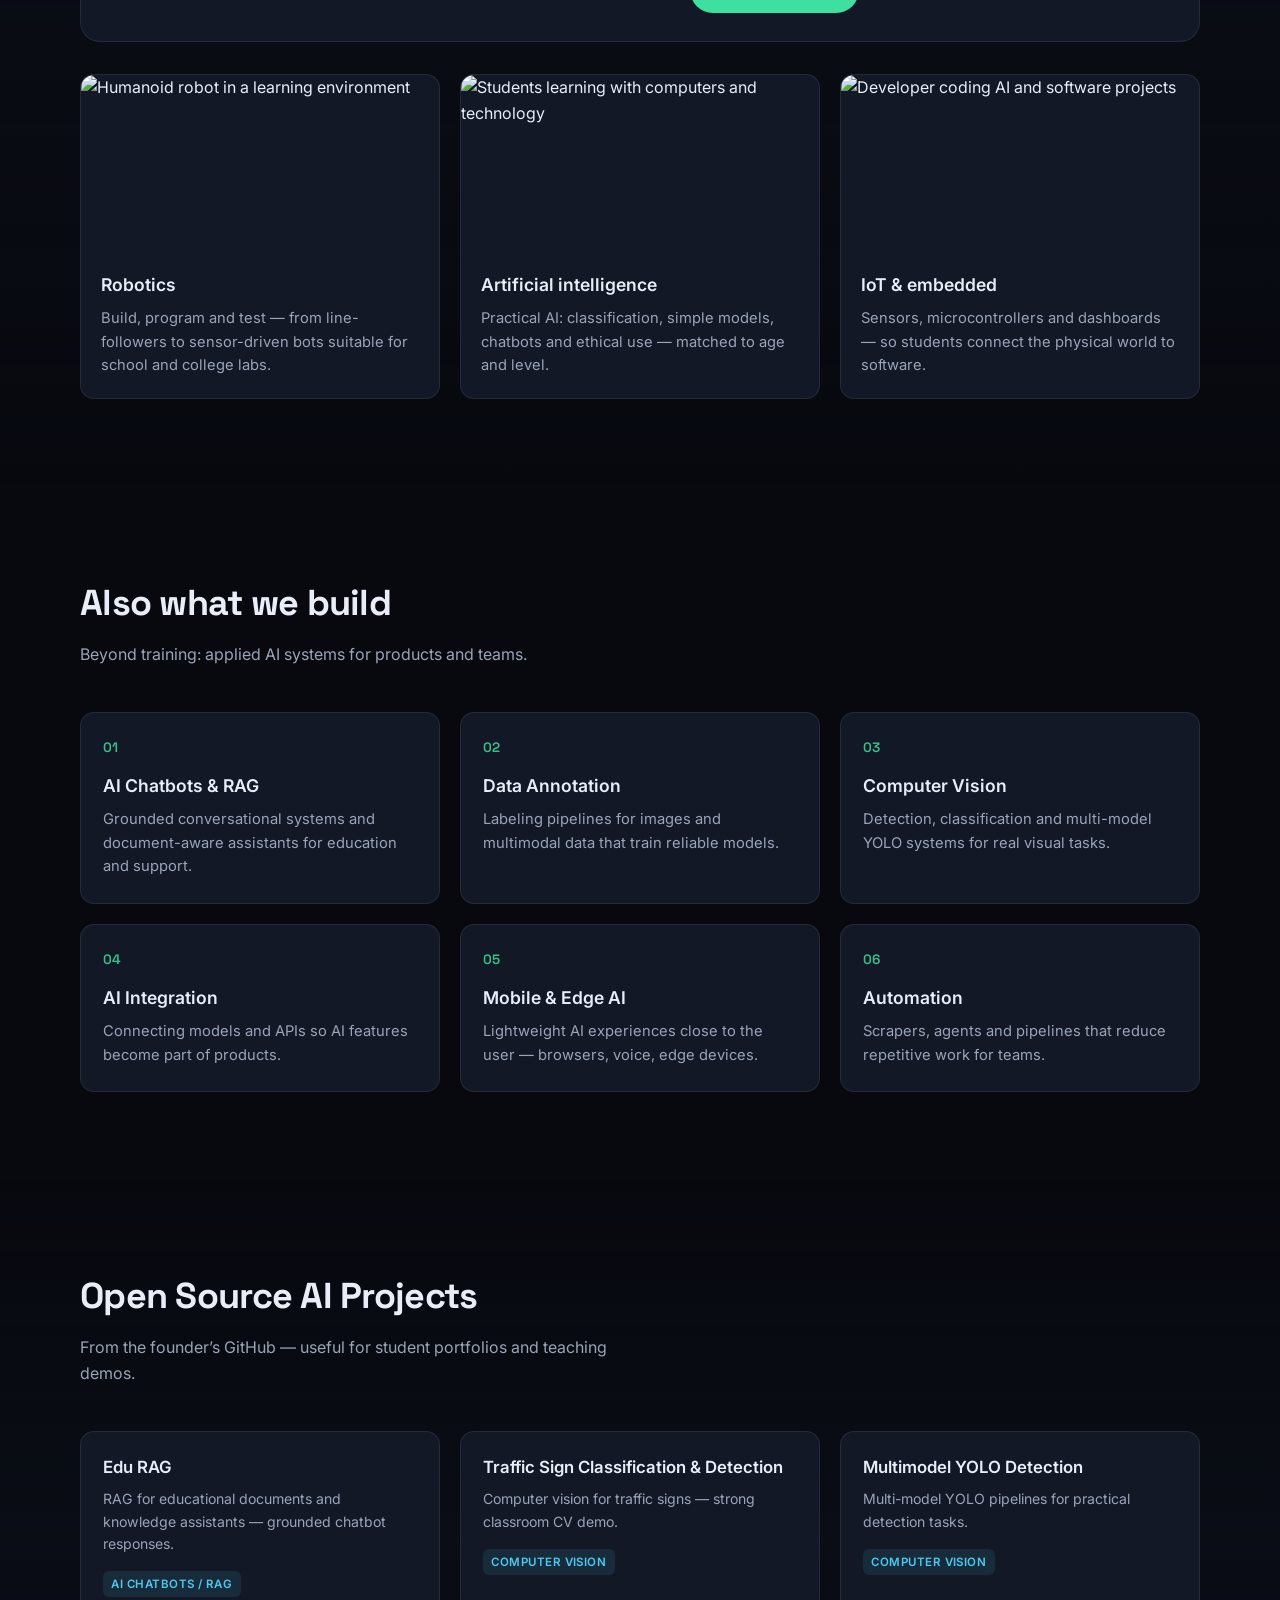
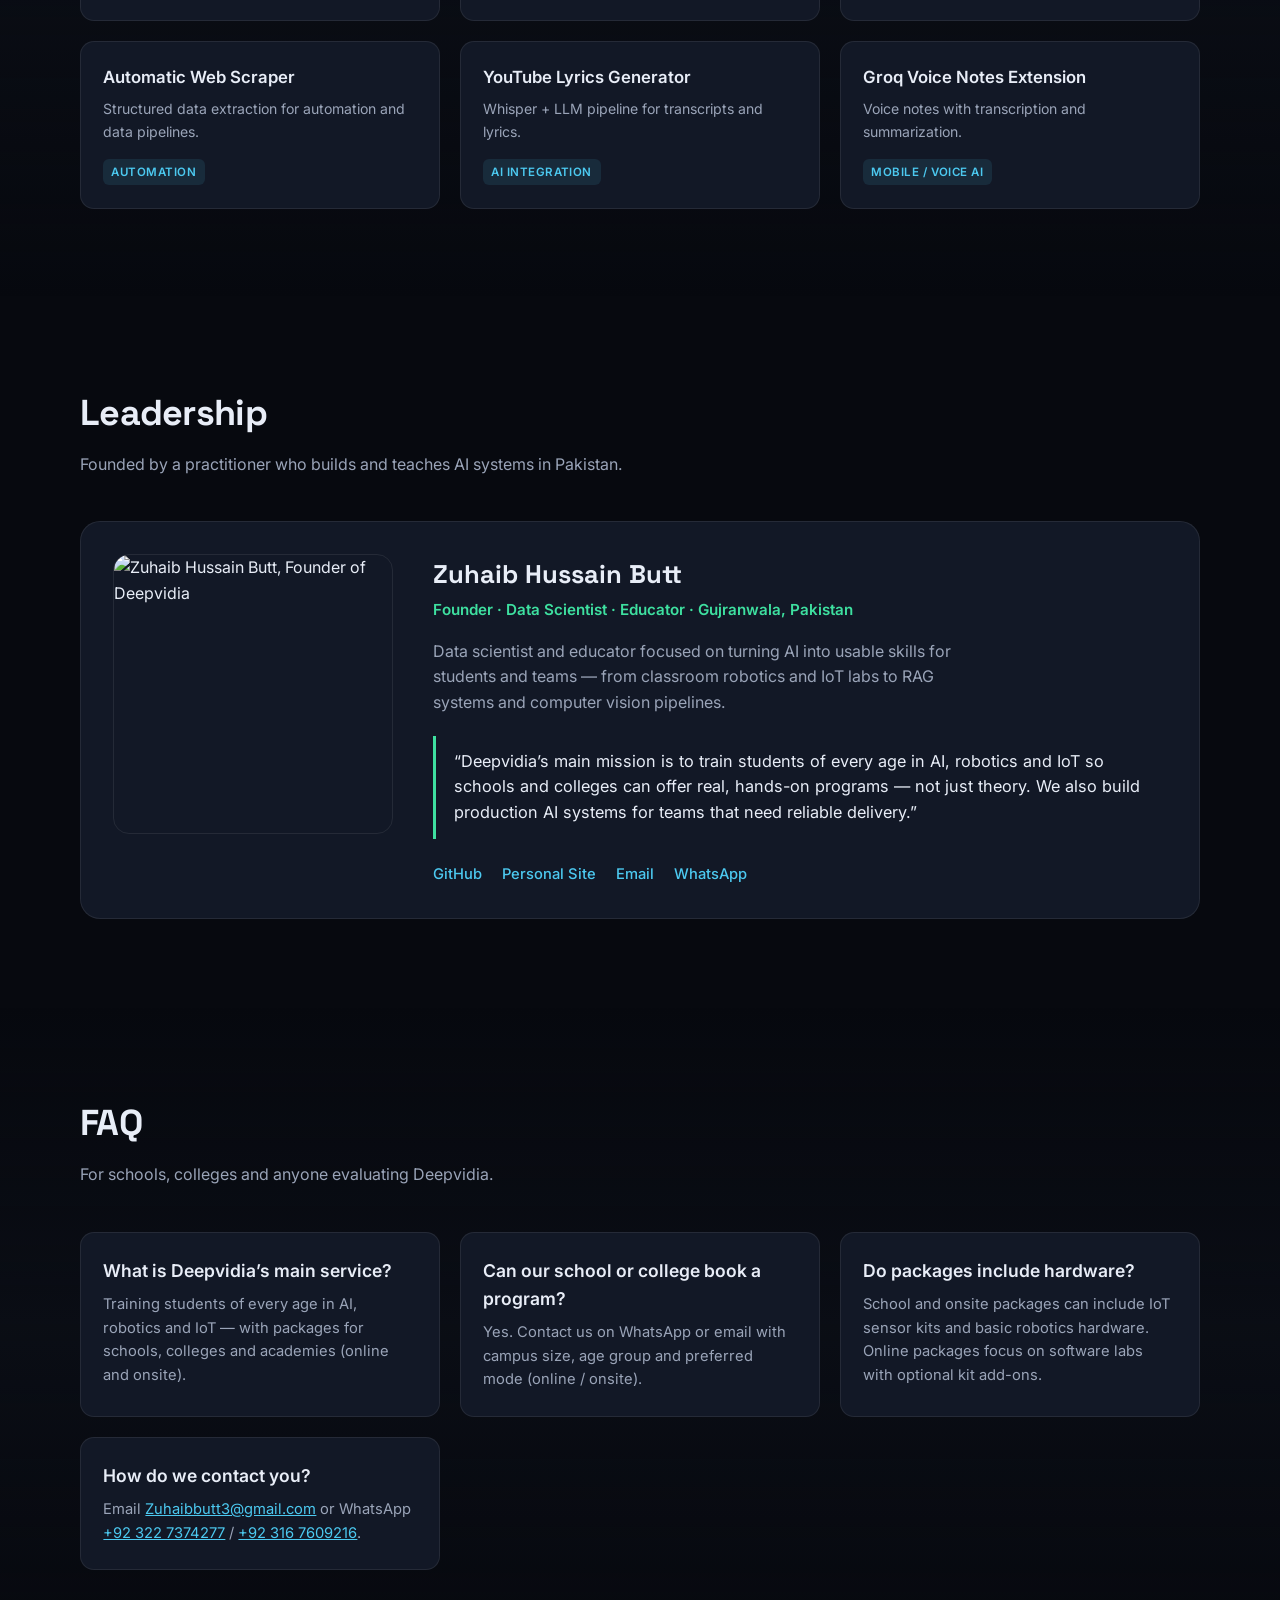
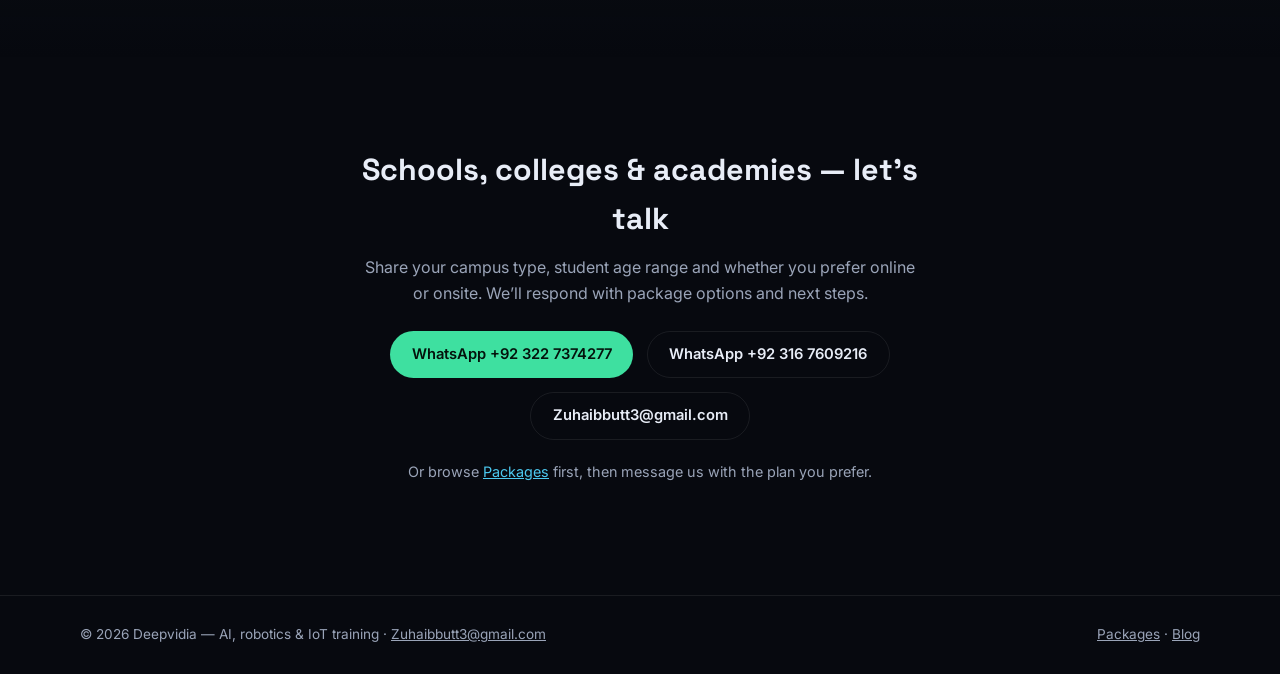
==== commit b1dcf681: "Add WhatsApp numbers and email to hero contact actions and contact section" ====
--- a/index.html
+++ b/index.html
@@ -5,7 +5,7 @@
   <meta name="viewport" content="width=device-width, initial-scale=1.0" />
 
   <title>Deepvidia | AI, Robotics & IoT Training for Schools & Colleges in Pakistan</title>
-  <meta name="description" content="Deepvidia trains students of every age in AI, robotics and IoT. Schools, colleges and academies in Pakistan can book onsite or online packages. Also: chatbots, computer vision and open-source AI projects." />
+  <meta name="description" content="Deepvidia trains students of every age in AI, robotics and IoT. Schools, colleges and academies in Pakistan can book onsite or online packages. Contact: Zuhaibbutt3@gmail.com · WhatsApp +92 322 7374277." />
   <meta name="keywords" content="AI training Pakistan, robotics training schools, IoT courses colleges, AI education Pakistan, STEM training Gujranwala, school robotics package, college AI program, Deepvidia" />
   <meta name="author" content="Zuhaib Hussain Butt, Deepvidia" />
   <meta name="robots" content="index, follow, max-image-preview:large, max-snippet:-1, max-video-preview:-1" />
@@ -45,7 +45,9 @@
         "name": "Deepvidia",
         "url": "https://zuhaibbutt786.github.io/deepvidia/",
         "logo": "https://avatars.githubusercontent.com/u/67970420?v=4",
-        "description": "Deepvidia trains students of every age in artificial intelligence, robotics and IoT. Based in Gujranwala, Pakistan. Packages for schools, colleges, academies — online and onsite. Also builds chatbots, computer vision and automation systems.",
+        "description": "Deepvidia trains students of every age in artificial intelligence, robotics and IoT. Based in Gujranwala, Pakistan.",
+        "email": "Zuhaibbutt3@gmail.com",
+        "telephone": ["+92-322-7374277", "+92-316-7609216"],
         "address": {
           "@type": "PostalAddress",
           "addressLocality": "Gujranwala",
@@ -54,50 +56,17 @@
         "founder": { "@id": "https://zuhaibbutt786.github.io/deepvidia/#founder" },
         "sameAs": ["https://github.com/zuhaibbutt786/deepvidia", "https://github.com/zuhaibbutt786"],
         "areaServed": ["Pakistan", "Worldwide"],
-        "knowsAbout": ["AI Training", "Robotics Education", "IoT Training", "STEM Education", "AI Chatbots", "Computer Vision", "Data Annotation"]
-      },
-      {
-        "@type": "EducationalOrganization",
-        "name": "Deepvidia Training",
-        "parentOrganization": { "@id": "https://zuhaibbutt786.github.io/deepvidia/#organization" },
-        "description": "AI, robotics and IoT training programs for students of every age — schools, colleges and academies in Pakistan."
+        "knowsAbout": ["AI Training", "Robotics Education", "IoT Training", "STEM Education"]
       },
       {
         "@type": "Person",
         "@id": "https://zuhaibbutt786.github.io/deepvidia/#founder",
         "name": "Zuhaib Hussain Butt",
         "jobTitle": "Founder & Data Scientist",
+        "email": "Zuhaibbutt3@gmail.com",
+        "telephone": "+92-322-7374277",
         "worksFor": { "@id": "https://zuhaibbutt786.github.io/deepvidia/#organization" },
         "url": "https://github.com/zuhaibbutt786"
-      },
-      {
-        "@type": "FAQPage",
-        "mainEntity": [
-          {
-            "@type": "Question",
-            "name": "What does Deepvidia train students in?",
-            "acceptedAnswer": {
-              "@type": "Answer",
-              "text": "Deepvidia trains students of every age in artificial intelligence (AI), robotics and Internet of Things (IoT). Programs are designed for schools, colleges and academies, available online or onsite across Pakistan."
-            }
-          },
-          {
-            "@type": "Question",
-            "name": "Can schools and colleges book Deepvidia packages?",
-            "acceptedAnswer": {
-              "@type": "Answer",
-              "text": "Yes. Schools, colleges and academies can contact Deepvidia for training packages that include curriculum, instructor sessions, and where needed IoT sensor kits and robotics hardware. See the Packages page for school, college, online and onsite options."
-            }
-          },
-          {
-            "@type": "Question",
-            "name": "Where is Deepvidia based?",
-            "acceptedAnswer": {
-              "@type": "Answer",
-              "text": "Deepvidia is based in Gujranwala, Pakistan. The founder is Zuhaib Hussain Butt, a data scientist and educator."
-            }
-          }
-        ]
       }
     ]
   }
@@ -136,12 +105,13 @@
         </p>
         <div class="hero-actions">
           <a href="packages.html" class="btn">View training packages</a>
-          <a href="#contact" class="btn btn-outline">Contact for your campus</a>
-        </div>
-      </div>
-    </section>
-
-    <!-- HIGHLIGHT: Training as main service -->
+          <a href="https://wa.me/923227374277" class="btn btn-outline" target="_blank" rel="noopener">WhatsApp +92 322 7374277</a>
+          <a href="https://wa.me/923167609216" class="btn btn-outline" target="_blank" rel="noopener">WhatsApp +92 316 7609216</a>
+          <a href="mailto:Zuhaibbutt3@gmail.com" class="btn btn-outline">Email Zuhaibbutt3@gmail.com</a>
+        </div>
+      </div>
+    </section>
+
     <section id="training" class="section section-alt">
       <div class="container">
         <div class="section-header">
@@ -301,6 +271,8 @@
             <div class="leader-links">
               <a href="https://github.com/zuhaibbutt786" target="_blank" rel="noopener">GitHub</a>
               <a href="https://zuhaibbutt.vercel.app/" target="_blank" rel="noopener">Personal Site</a>
+              <a href="mailto:Zuhaibbutt3@gmail.com">Email</a>
+              <a href="https://wa.me/923227374277" target="_blank" rel="noopener">WhatsApp</a>
             </div>
           </div>
         </div>
@@ -320,15 +292,15 @@
           </article>
           <article class="card">
             <h3>Can our school or college book a program?</h3>
-            <p>Yes. Contact us with campus size, age group and preferred mode (online / onsite). We propose a package including kits and instructor days where needed.</p>
+            <p>Yes. Contact us on WhatsApp or email with campus size, age group and preferred mode (online / onsite).</p>
           </article>
           <article class="card">
             <h3>Do packages include hardware?</h3>
             <p>School and onsite packages can include IoT sensor kits and basic robotics hardware. Online packages focus on software labs with optional kit add-ons.</p>
           </article>
           <article class="card">
-            <h3>Where are you based?</h3>
-            <p>Gujranwala, Pakistan. We deliver onsite in reachable cities and online nationwide.</p>
+            <h3>How do we contact you?</h3>
+            <p>Email <a href="mailto:Zuhaibbutt3@gmail.com" style="color:var(--accent-2)">Zuhaibbutt3@gmail.com</a> or WhatsApp <a href="https://wa.me/923227374277" style="color:var(--accent-2)">+92 322 7374277</a> / <a href="https://wa.me/923167609216" style="color:var(--accent-2)">+92 316 7609216</a>.</p>
           </article>
         </div>
       </div>
@@ -338,15 +310,19 @@
       <div class="container contact">
         <h2>Schools, colleges &amp; academies — let’s talk</h2>
         <p>Share your campus type, student age range and whether you prefer online or onsite. We’ll respond with package options and next steps.</p>
-        <a class="btn" href="https://github.com/zuhaibbutt786" target="_blank" rel="noopener">Contact via GitHub</a>
-        <p style="margin-top:1rem;font-size:0.9rem;color:var(--text-muted)">Or open <a href="packages.html" style="color:var(--accent-2)">Packages</a> first, then message us with the plan you prefer.</p>
+        <div class="hero-actions" style="justify-content:center">
+          <a class="btn" href="https://wa.me/923227374277" target="_blank" rel="noopener">WhatsApp +92 322 7374277</a>
+          <a class="btn btn-outline" href="https://wa.me/923167609216" target="_blank" rel="noopener">WhatsApp +92 316 7609216</a>
+          <a class="btn btn-outline" href="mailto:Zuhaibbutt3@gmail.com">Zuhaibbutt3@gmail.com</a>
+        </div>
+        <p style="margin-top:1.25rem;font-size:0.9rem;color:var(--text-muted)">Or browse <a href="packages.html" style="color:var(--accent-2)">Packages</a> first, then message us with the plan you prefer.</p>
       </div>
     </section>
   </main>
 
   <footer class="site-footer">
     <div class="container footer-inner">
-      <p>© 2026 Deepvidia — AI, robotics &amp; IoT training for schools and colleges in Pakistan.</p>
+      <p>© 2026 Deepvidia — AI, robotics &amp; IoT training · <a href="mailto:Zuhaibbutt3@gmail.com">Zuhaibbutt3@gmail.com</a></p>
       <p class="footer-note"><a href="packages.html">Packages</a> · <a href="blog/">Blog</a></p>
     </div>
   </footer>
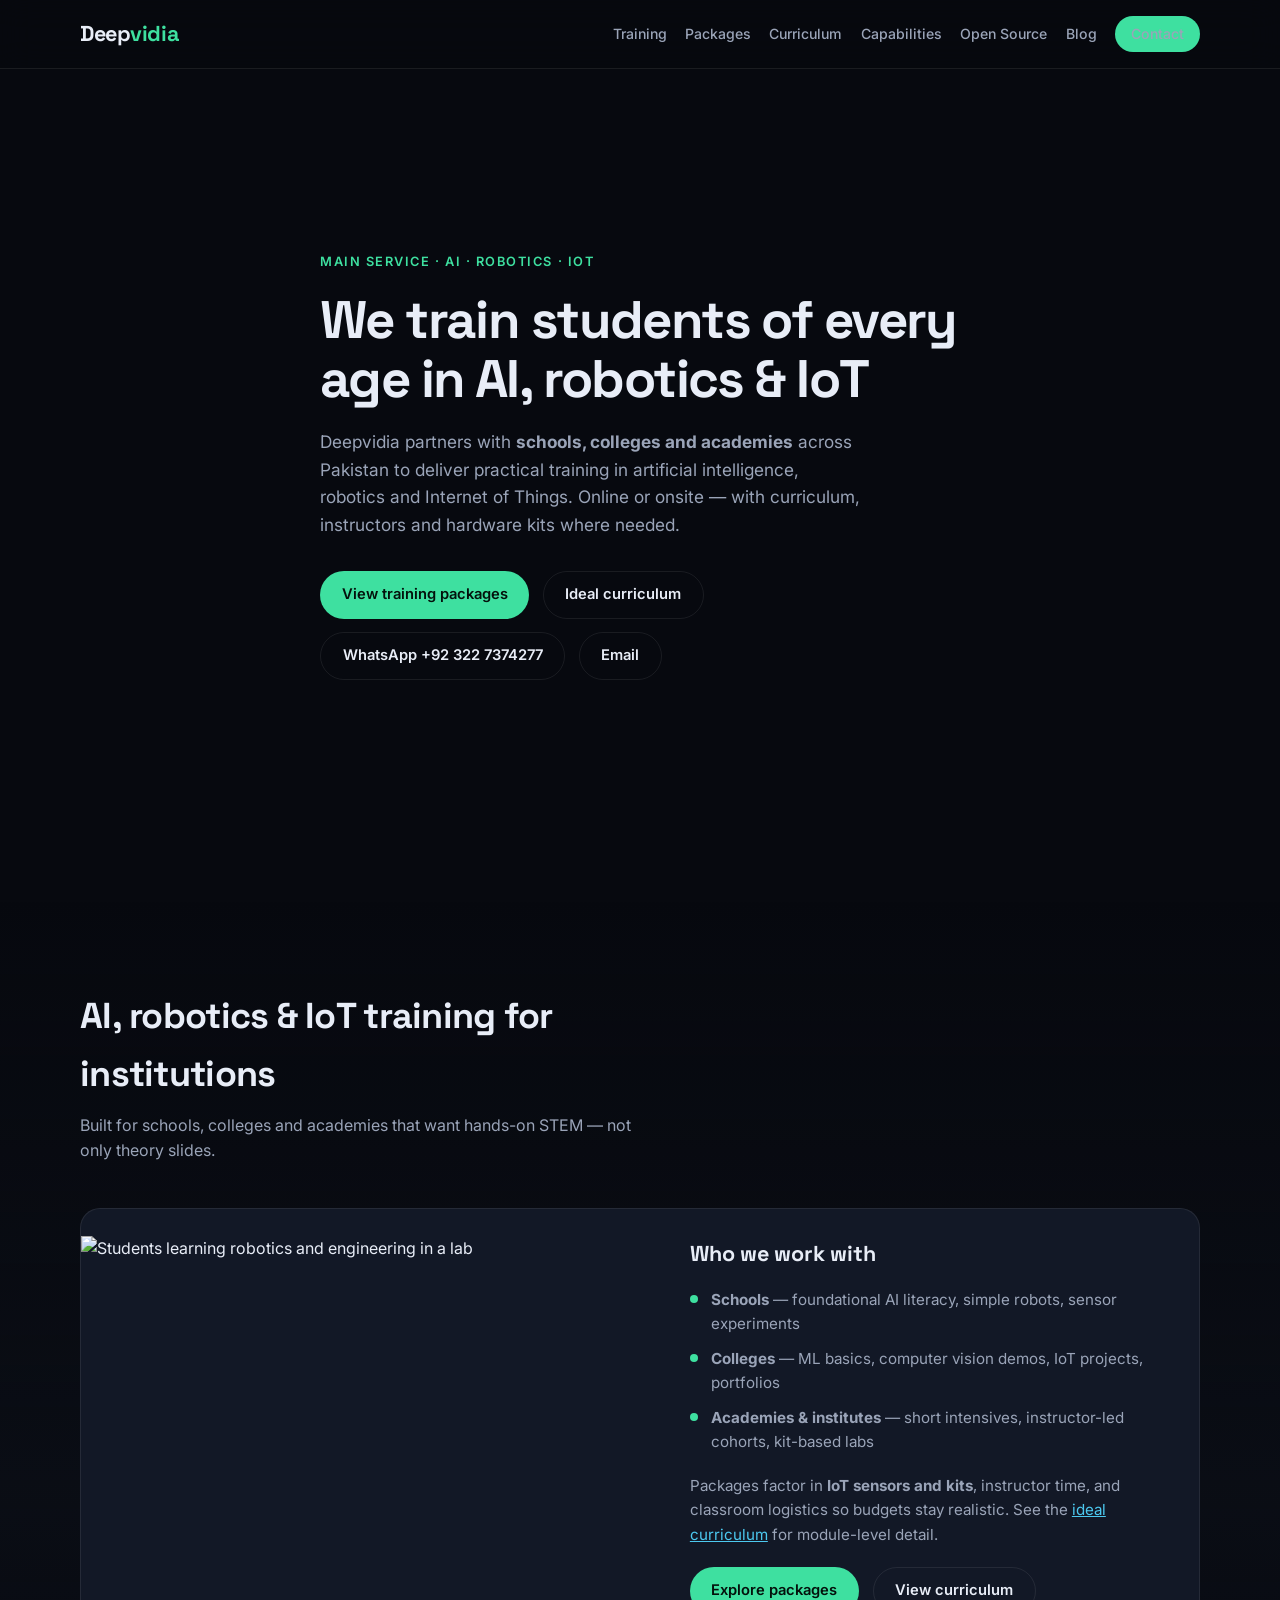
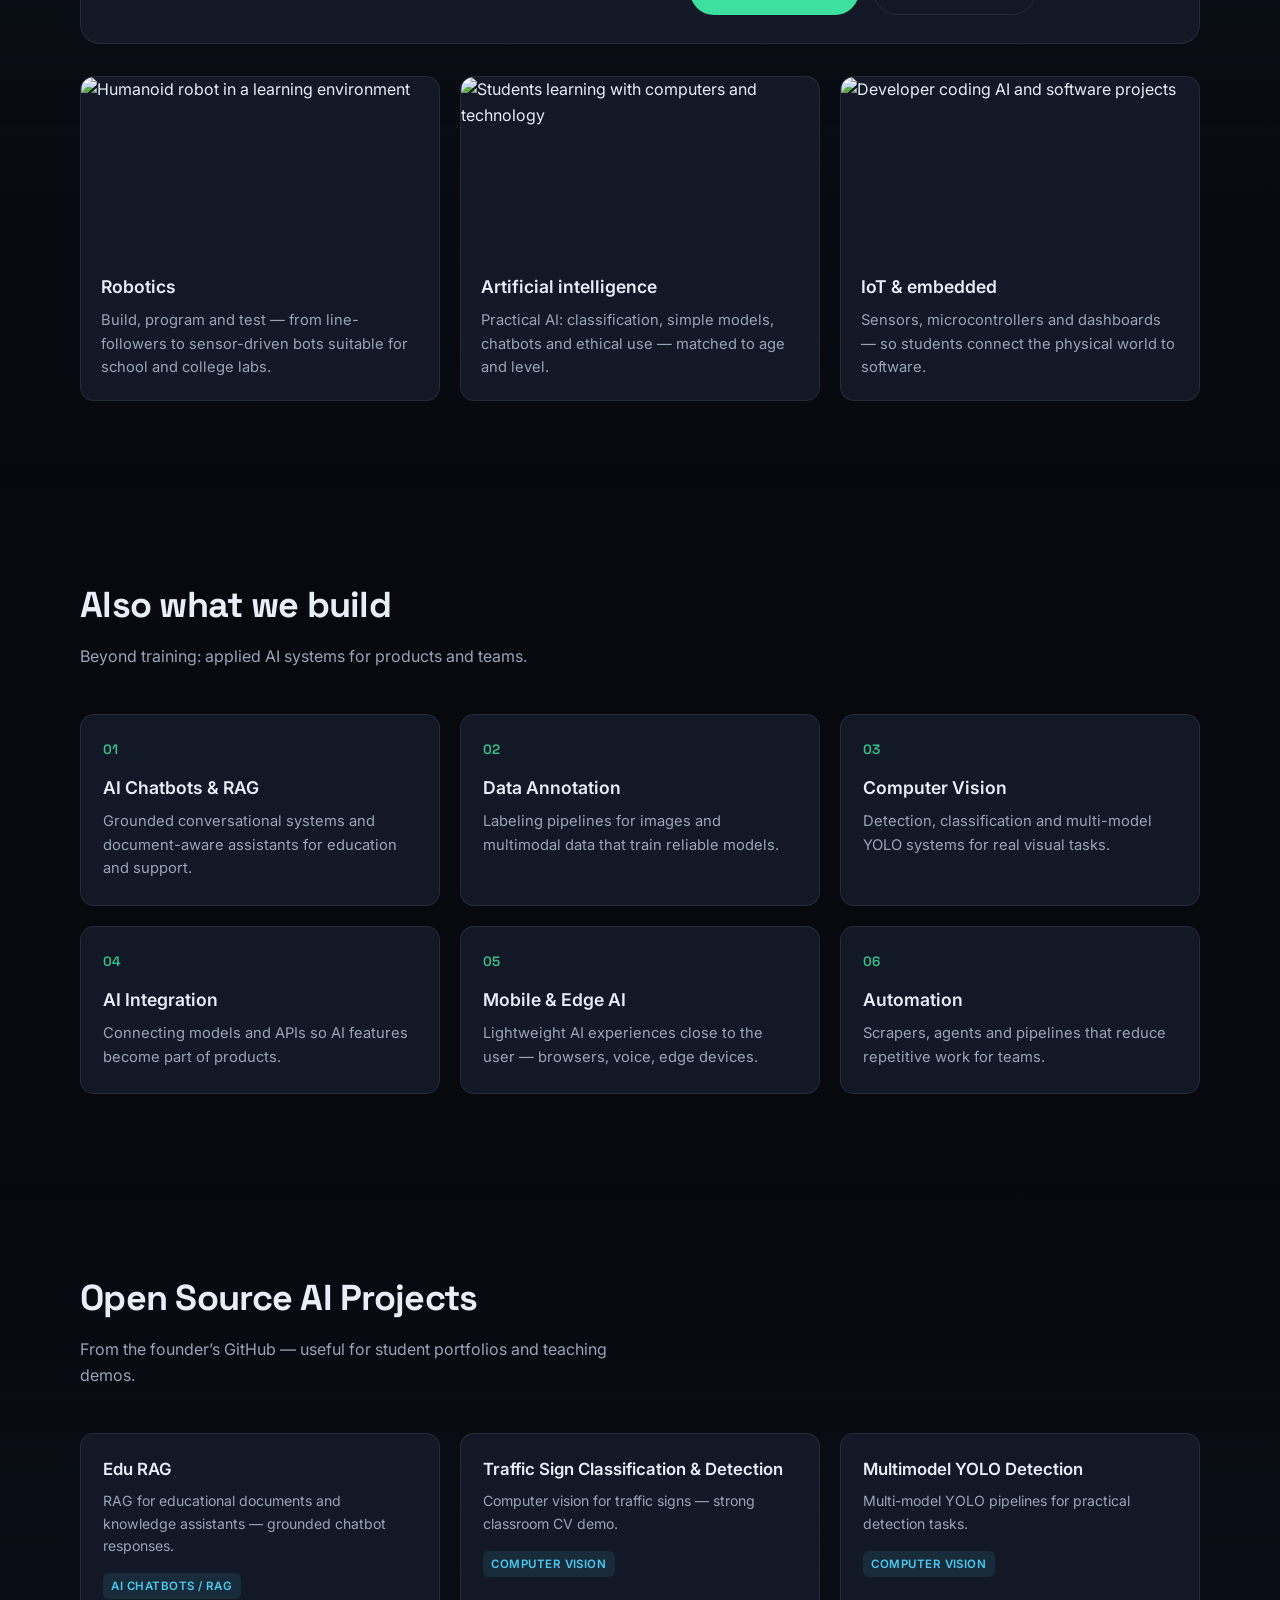
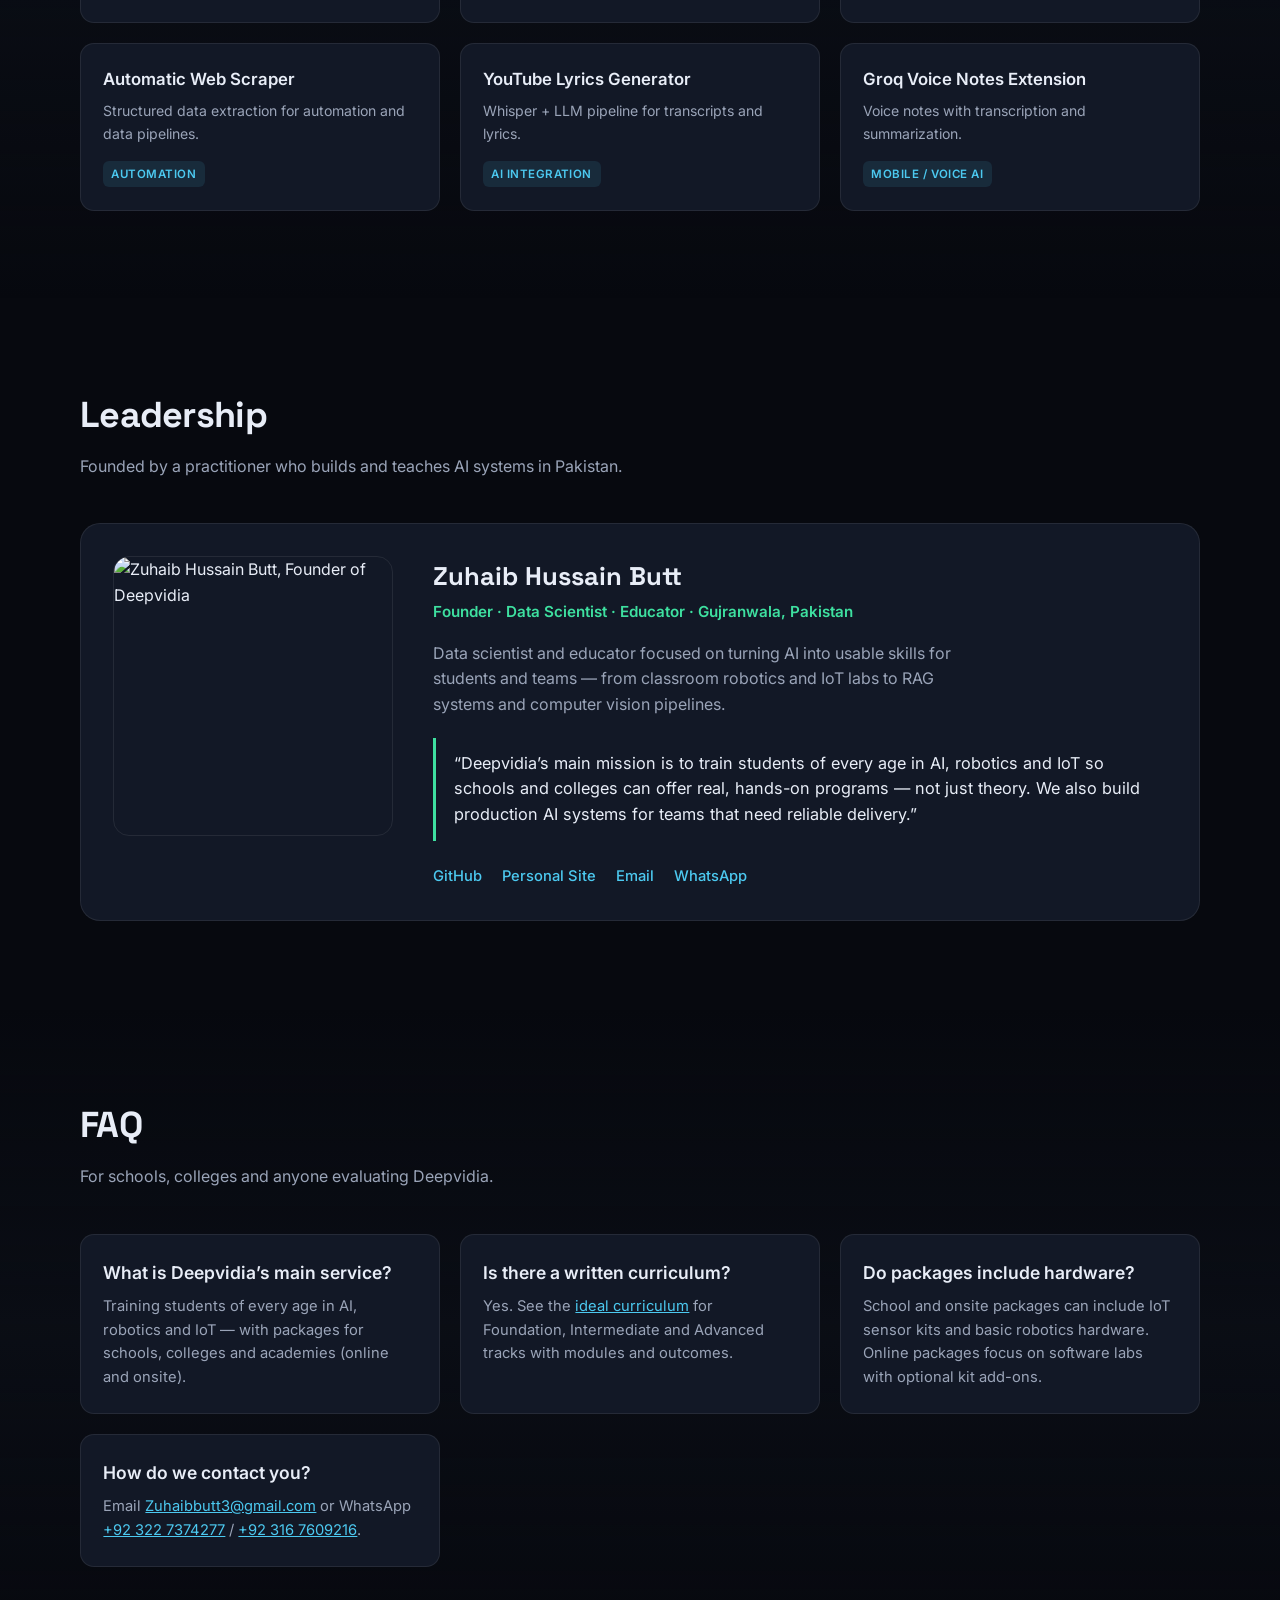
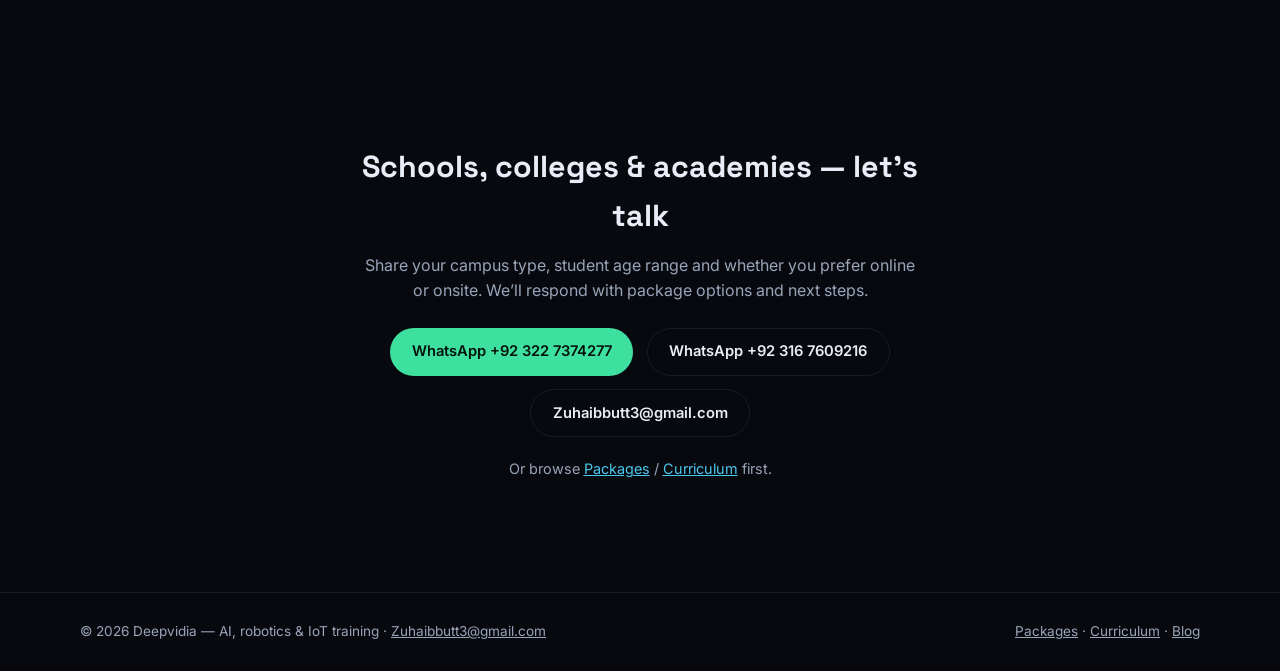
==== commit 6399d5f4: "Add ideal AI, Robotics & IoT curriculum page for schools and colleges" ====
--- a/index.html
+++ b/index.html
@@ -81,10 +81,10 @@
       <nav class="nav" aria-label="Main navigation">
         <a href="#training">Training</a>
         <a href="packages.html">Packages</a>
+        <a href="curriculum.html">Curriculum</a>
         <a href="#capabilities">Capabilities</a>
         <a href="#projects">Open Source</a>
         <a href="blog/">Blog</a>
-        <a href="#leadership">Leadership</a>
         <a href="#contact" class="btn btn-sm">Contact</a>
       </nav>
       <button class="menu-toggle" aria-label="Open menu" type="button">
@@ -105,9 +105,9 @@
         </p>
         <div class="hero-actions">
           <a href="packages.html" class="btn">View training packages</a>
+          <a href="curriculum.html" class="btn btn-outline">Ideal curriculum</a>
           <a href="https://wa.me/923227374277" class="btn btn-outline" target="_blank" rel="noopener">WhatsApp +92 322 7374277</a>
-          <a href="https://wa.me/923167609216" class="btn btn-outline" target="_blank" rel="noopener">WhatsApp +92 316 7609216</a>
-          <a href="mailto:Zuhaibbutt3@gmail.com" class="btn btn-outline">Email Zuhaibbutt3@gmail.com</a>
+          <a href="mailto:Zuhaibbutt3@gmail.com" class="btn btn-outline">Email</a>
         </div>
       </div>
     </section>
@@ -138,9 +138,12 @@
             </ul>
             <p>
               Packages factor in <strong>IoT sensors and kits</strong>, instructor time, and classroom logistics
-              so budgets stay realistic. Get a tailored plan for your campus.
+              so budgets stay realistic. See the <a href="curriculum.html" style="color:var(--accent-2)">ideal curriculum</a> for module-level detail.
             </p>
-            <a href="packages.html" class="btn">Explore packages</a>
+            <div class="hero-actions">
+              <a href="packages.html" class="btn">Explore packages</a>
+              <a href="curriculum.html" class="btn btn-outline">View curriculum</a>
+            </div>
           </div>
         </div>
 
@@ -291,8 +294,8 @@
             <p>Training students of every age in AI, robotics and IoT — with packages for schools, colleges and academies (online and onsite).</p>
           </article>
           <article class="card">
-            <h3>Can our school or college book a program?</h3>
-            <p>Yes. Contact us on WhatsApp or email with campus size, age group and preferred mode (online / onsite).</p>
+            <h3>Is there a written curriculum?</h3>
+            <p>Yes. See the <a href="curriculum.html" style="color:var(--accent-2)">ideal curriculum</a> for Foundation, Intermediate and Advanced tracks with modules and outcomes.</p>
           </article>
           <article class="card">
             <h3>Do packages include hardware?</h3>
@@ -315,7 +318,7 @@
           <a class="btn btn-outline" href="https://wa.me/923167609216" target="_blank" rel="noopener">WhatsApp +92 316 7609216</a>
           <a class="btn btn-outline" href="mailto:Zuhaibbutt3@gmail.com">Zuhaibbutt3@gmail.com</a>
         </div>
-        <p style="margin-top:1.25rem;font-size:0.9rem;color:var(--text-muted)">Or browse <a href="packages.html" style="color:var(--accent-2)">Packages</a> first, then message us with the plan you prefer.</p>
+        <p style="margin-top:1.25rem;font-size:0.9rem;color:var(--text-muted)">Or browse <a href="packages.html" style="color:var(--accent-2)">Packages</a> / <a href="curriculum.html" style="color:var(--accent-2)">Curriculum</a> first.</p>
       </div>
     </section>
   </main>
@@ -323,7 +326,7 @@
   <footer class="site-footer">
     <div class="container footer-inner">
       <p>© 2026 Deepvidia — AI, robotics &amp; IoT training · <a href="mailto:Zuhaibbutt3@gmail.com">Zuhaibbutt3@gmail.com</a></p>
-      <p class="footer-note"><a href="packages.html">Packages</a> · <a href="blog/">Blog</a></p>
+      <p class="footer-note"><a href="packages.html">Packages</a> · <a href="curriculum.html">Curriculum</a> · <a href="blog/">Blog</a></p>
     </div>
   </footer>
 
--- a/css/styles.css
+++ b/css/styles.css
@@ -54,7 +54,6 @@
   z-index: 1;
 }
 
-/* Header */
 .site-header {
   position: fixed;
   top: 0;
@@ -122,7 +121,6 @@
   border-radius: 2px;
 }
 
-/* Buttons */
 .btn {
   display: inline-flex;
   align-items: center;
@@ -161,7 +159,6 @@
   font-size: 0.85rem;
 }
 
-/* Hero */
 .hero {
   min-height: 100vh;
   display: flex;
@@ -210,7 +207,6 @@
   gap: 0.85rem;
 }
 
-/* Sections */
 .section {
   padding: 5.5rem 0;
   position: relative;
@@ -237,7 +233,6 @@
   color: var(--text-muted);
 }
 
-/* Training highlight */
 .training-highlight {
   display: grid;
   grid-template-columns: 1.1fr 1fr;
@@ -297,7 +292,6 @@
   font-size: 0.95rem;
 }
 
-/* Cards */
 .grid {
   display: grid;
   gap: 1.25rem;
@@ -368,7 +362,6 @@
   color: var(--text-muted);
 }
 
-/* Projects */
 .projects {
   grid-template-columns: repeat(auto-fit, minmax(300px, 1fr));
 }
@@ -414,7 +407,6 @@
   border-radius: 6px;
 }
 
-/* Packages page */
 .packages-banner {
   border-radius: 18px;
   overflow: hidden;
@@ -537,7 +529,82 @@
   font-size: 0.95rem;
 }
 
-/* Leadership */
+/* Curriculum */
+.curriculum-overview {
+  display: grid;
+  grid-template-columns: repeat(auto-fit, minmax(240px, 1fr));
+  gap: 1.15rem;
+  margin-bottom: 3rem;
+}
+
+.curriculum-track {
+  margin-bottom: 3rem;
+  padding: 1.75rem;
+  background: var(--bg-card);
+  border: 1px solid var(--border);
+  border-radius: 20px;
+}
+
+.track-header {
+  margin-bottom: 1.5rem;
+}
+
+.track-header h2 {
+  font-family: var(--display);
+  font-size: 1.5rem;
+  margin: 0.65rem 0 0.4rem;
+}
+
+.track-header p {
+  color: var(--text-muted);
+  max-width: 640px;
+}
+
+.modules {
+  grid-template-columns: repeat(auto-fit, minmax(240px, 1fr));
+}
+
+.module {
+  background: var(--bg-elevated);
+  border: 1px solid var(--border);
+  border-radius: 12px;
+  padding: 1.2rem;
+}
+
+.module h3 {
+  font-size: 0.98rem;
+  margin-bottom: 0.75rem;
+  color: var(--accent-2);
+}
+
+.module ul {
+  list-style: none;
+}
+
+.module ul li {
+  position: relative;
+  padding-left: 0.95rem;
+  margin-bottom: 0.4rem;
+  font-size: 0.88rem;
+  color: var(--text-muted);
+}
+
+.module ul li::before {
+  content: "·";
+  position: absolute;
+  left: 0;
+  color: var(--accent);
+  font-weight: 700;
+}
+
+.track-outcome {
+  margin-top: 1.25rem;
+  font-size: 0.95rem;
+  color: var(--text-muted);
+  padding-top: 1rem;
+  border-top: 1px solid var(--border);
+}
+
 .leadership {
   display: grid;
   grid-template-columns: 280px 1fr;
@@ -590,6 +657,7 @@
 
 .leader-links {
   display: flex;
+  flex-wrap: wrap;
   gap: 1.25rem;
 }
 
@@ -604,7 +672,6 @@
   text-decoration: underline;
 }
 
-/* Contact */
 .contact {
   text-align: center;
   max-width: 560px;
@@ -622,7 +689,6 @@
   margin-bottom: 1.5rem;
 }
 
-/* Footer */
 .site-footer {
   border-top: 1px solid var(--border);
   padding: 1.75rem 0;
@@ -644,7 +710,6 @@
   color: inherit;
 }
 
-/* Responsive */
 @media (max-width: 900px) {
   .nav {
     display: none;
@@ -701,4 +766,8 @@
   .packages-banner img {
     height: 200px;
   }
-}
+
+  .curriculum-track {
+    padding: 1.15rem;
+  }
+}
